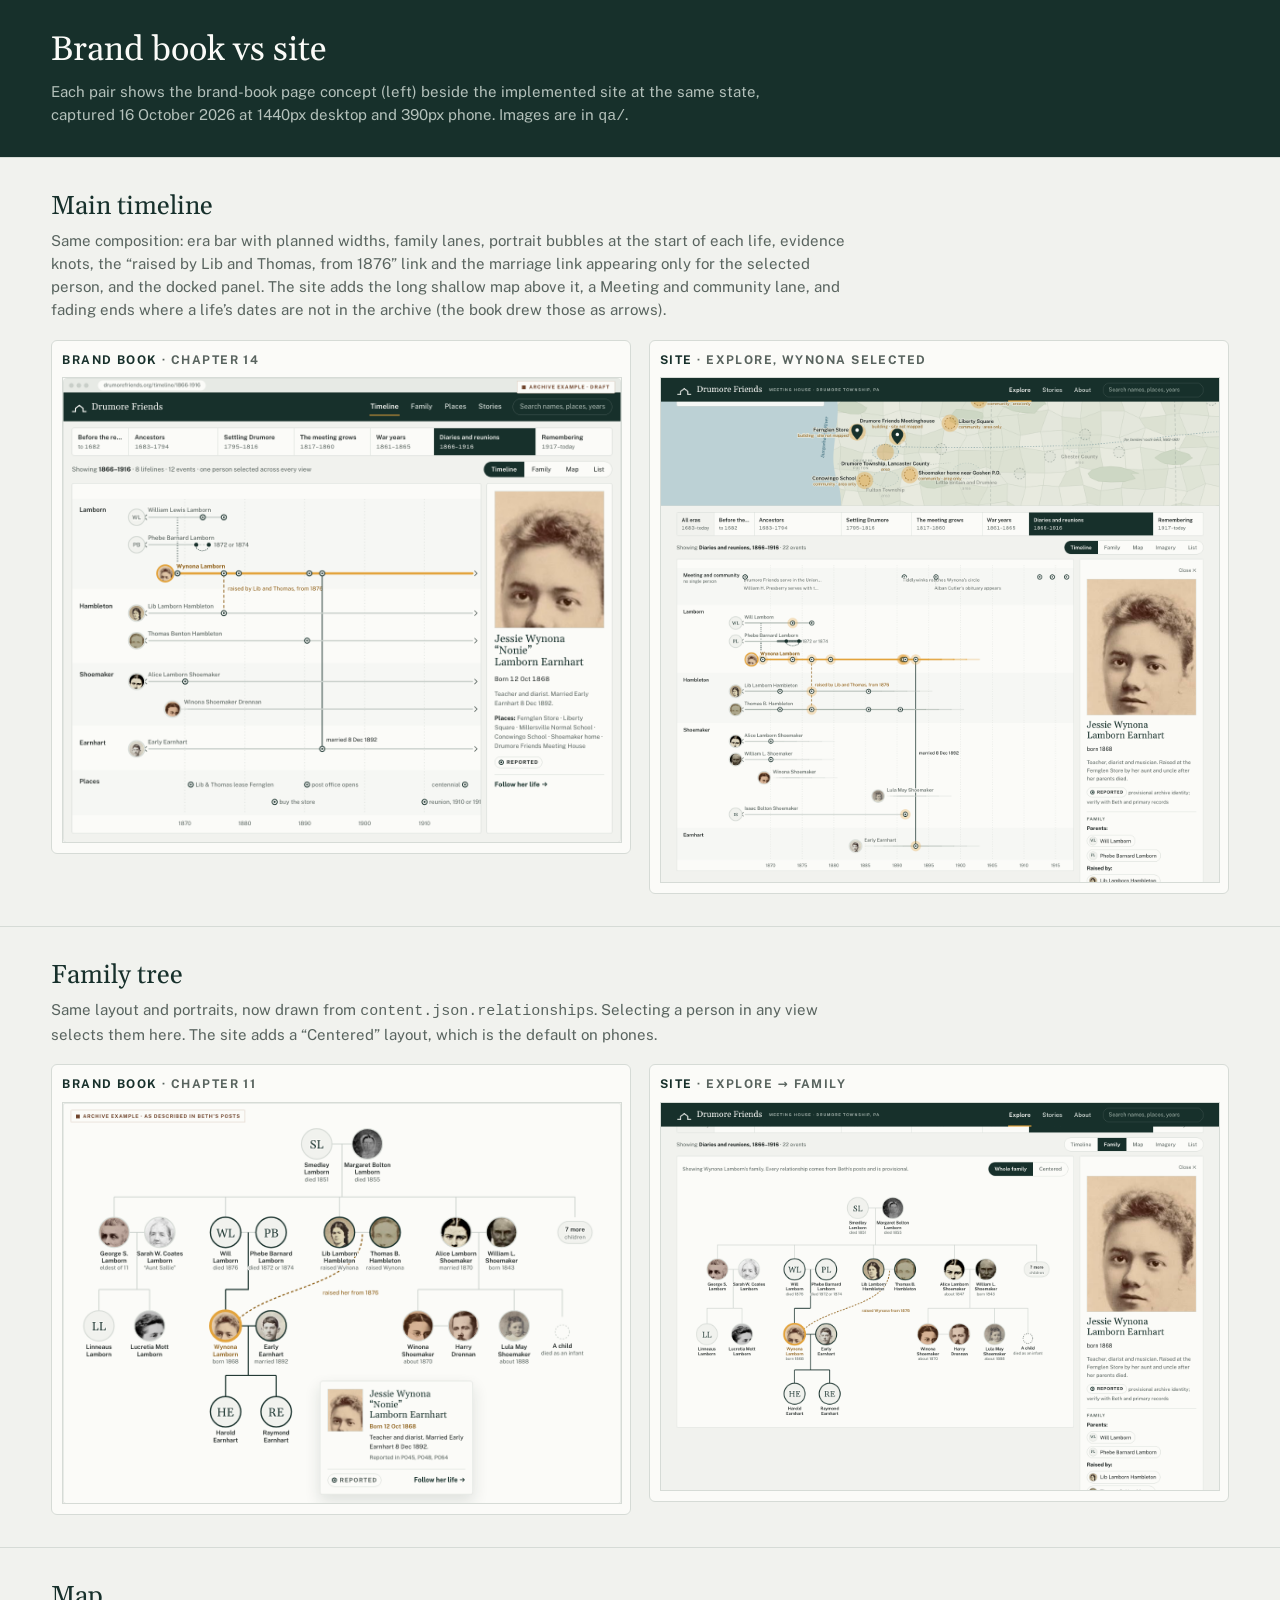
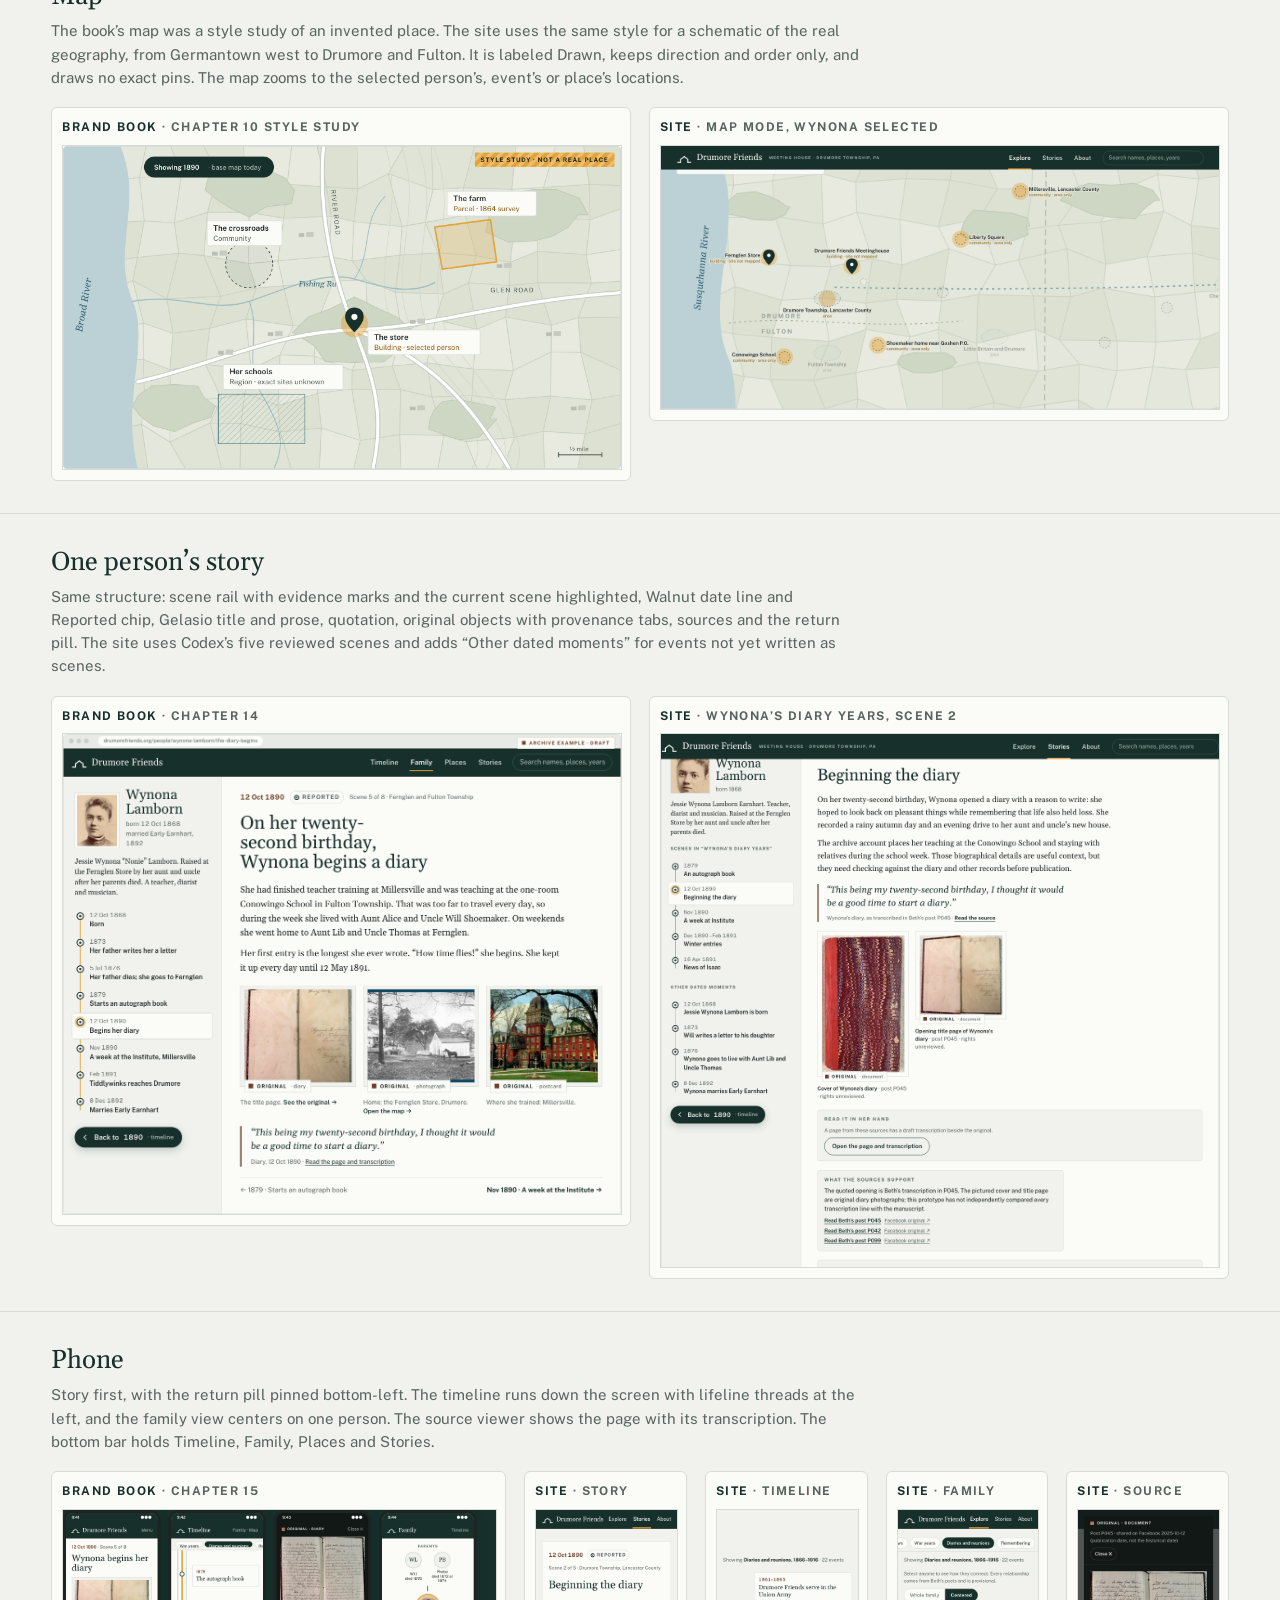
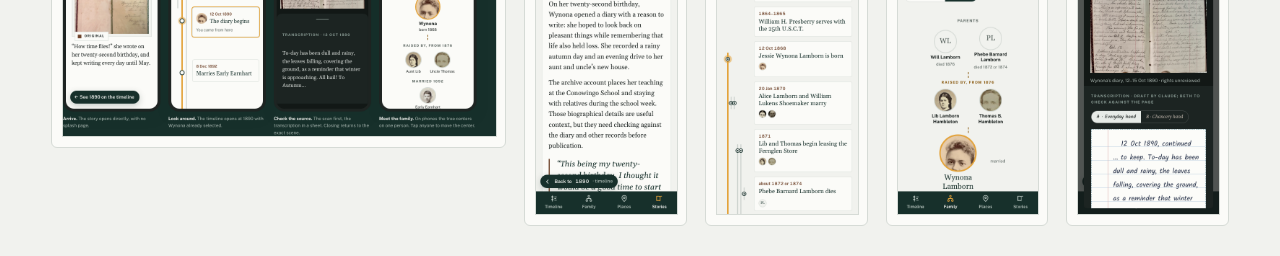
==== docs/QA_COMPARISON.html @ 432c3792 "Drumore Friends website, brand book and docs - site/: the brand-book rebuild of the prototype (Explo" ====
<!doctype html>
<html lang="en"><head><meta charset="utf-8"><meta name="viewport" content="width=device-width, initial-scale=1">
<title>Drumore Friends · brand book vs site</title>
<link rel="stylesheet" href="https://fonts.googleapis.com/css2?family=Gelasio:wght@400&family=Public+Sans:wght@400;600;700&display=swap">
<style>
:root { --limewash:#F1F2EE; --plaster:#FBFBF8; --ink:#1C2321; --shutter:#17302B; --pewter:#59645F; --hair:#D6DBD6; --lamp:#E3A33B; }
body { margin:0; background:var(--limewash); color:var(--ink); font:15px/1.55 "Public Sans", system-ui, sans-serif; }
header { background:var(--shutter); color:var(--plaster); padding:28px max(16px, 4vw); }
header h1 { margin:0; font:400 34px "Gelasio", Georgia, serif; }
header p { margin:8px 0 0; color:#B4C1BB; max-width:80ch; }
section { padding:32px max(16px, 4vw); border-top:1px solid var(--hair); }
section h2 { font:400 26px "Gelasio", Georgia, serif; color:var(--shutter); margin:0 0 6px; }
.notes { max-width:90ch; color:var(--pewter); margin:0 0 18px; }
.pair { display:grid; grid-template-columns:repeat(2, minmax(0, 1fr)); gap:18px; align-items:start; }
.pair.phones { grid-template-columns: minmax(0, 1.4fr) repeat(4, minmax(0, .5fr)); }
figure { margin:0; background:var(--plaster); border:1px solid var(--hair); border-radius:6px; padding:10px; }
figure img { width:100%; height:auto; display:block; border:1px solid var(--hair); }
figcaption { font-size:12px; font-weight:700; letter-spacing:.12em; text-transform:uppercase; color:var(--pewter); margin-bottom:8px; }
figcaption b { color:var(--shutter); }
@media (max-width: 900px) { .pair, .pair.phones { grid-template-columns: minmax(0, 1fr); } }
</style></head>
<body>
<header><h1>Brand book vs site</h1><p>Each pair shows the brand-book page concept (left) beside the implemented site at the same state, captured 16 October 2026 at 1440px desktop and 390px phone. Images are in <code>qa/</code>.</p></header>

<section><h2>Main timeline</h2><p class="notes">Same composition: era bar with planned widths, family lanes, portrait bubbles at the start of each life, evidence knots, the “raised by Lib and Thomas, from 1876” link and the marriage link appearing only for the selected person, and the docked panel. The site adds the long shallow map above it, a Meeting and community lane, and fading ends where a life’s dates are not in the archive (the book drew those as arrows).</p>
<div class="pair"><figure><figcaption><b>Brand book</b> · chapter 14</figcaption><img src="qa/book-timeline.png" alt="Brand book timeline mockup"></figure><figure><figcaption><b>Site</b> · Explore, Wynona selected</figcaption><img src="qa/site-timeline.png" alt="Site Explore page with map and timeline"></figure></div></section>

<section><h2>Family tree</h2><p class="notes">Same layout and portraits, now drawn from <code>content.json.relationships</code>. Selecting a person in any view selects them here. The site adds a “Centered” layout, which is the default on phones.</p>
<div class="pair"><figure><figcaption><b>Brand book</b> · chapter 11</figcaption><img src="qa/book-family.png" alt="Brand book family tree"></figure><figure><figcaption><b>Site</b> · Explore → Family</figcaption><img src="qa/site-family.png" alt="Site family tree"></figure></div></section>

<section><h2>Map</h2><p class="notes">The book’s map was a style study of an invented place. The site uses the same style for a schematic of the real geography, from Germantown west to Drumore and Fulton. It is labeled Drawn, keeps direction and order only, and draws no exact pins. The map zooms to the selected person’s, event’s or place’s locations.</p>
<div class="pair"><figure><figcaption><b>Brand book</b> · chapter 10 style study</figcaption><img src="qa/book-map.png" alt="Brand book map style study"></figure><figure><figcaption><b>Site</b> · Map mode, Wynona selected</figcaption><img src="qa/site-map.png" alt="Site schematic map"></figure></div></section>

<section><h2>One person’s story</h2><p class="notes">Same structure: scene rail with evidence marks and the current scene highlighted, Walnut date line and Reported chip, Gelasio title and prose, quotation, original objects with provenance tabs, sources and the return pill. The site uses Codex’s five reviewed scenes and adds “Other dated moments” for events not yet written as scenes.</p>
<div class="pair"><figure><figcaption><b>Brand book</b> · chapter 14</figcaption><img src="qa/book-person.png" alt="Brand book person page"></figure><figure><figcaption><b>Site</b> · Wynona’s diary years, scene 2</figcaption><img src="qa/site-person.png" alt="Site story page"></figure></div></section>

<section><h2>Phone</h2><p class="notes">Story first, with the return pill pinned bottom-left. The timeline runs down the screen with lifeline threads at the left, and the family view centers on one person. The source viewer shows the page with its transcription. The bottom bar holds Timeline, Family, Places and Stories.</p>
<div class="pair phones"><figure><figcaption><b>Brand book</b> · chapter 15</figcaption><img src="qa/book-phones.png" alt="Brand book phone flow"></figure><figure><figcaption><b>Site</b> · story</figcaption><img src="qa/site-phone-story.png" alt="Site phone story"></figure><figure><figcaption><b>Site</b> · timeline</figcaption><img src="qa/site-phone-timeline.png" alt="Site phone timeline"></figure><figure><figcaption><b>Site</b> · family</figcaption><img src="qa/site-phone-family.png" alt="Site phone family"></figure><figure><figcaption><b>Site</b> · source</figcaption><img src="qa/site-phone-source.png" alt="Site phone source viewer"></figure></div></section>
</body></html>
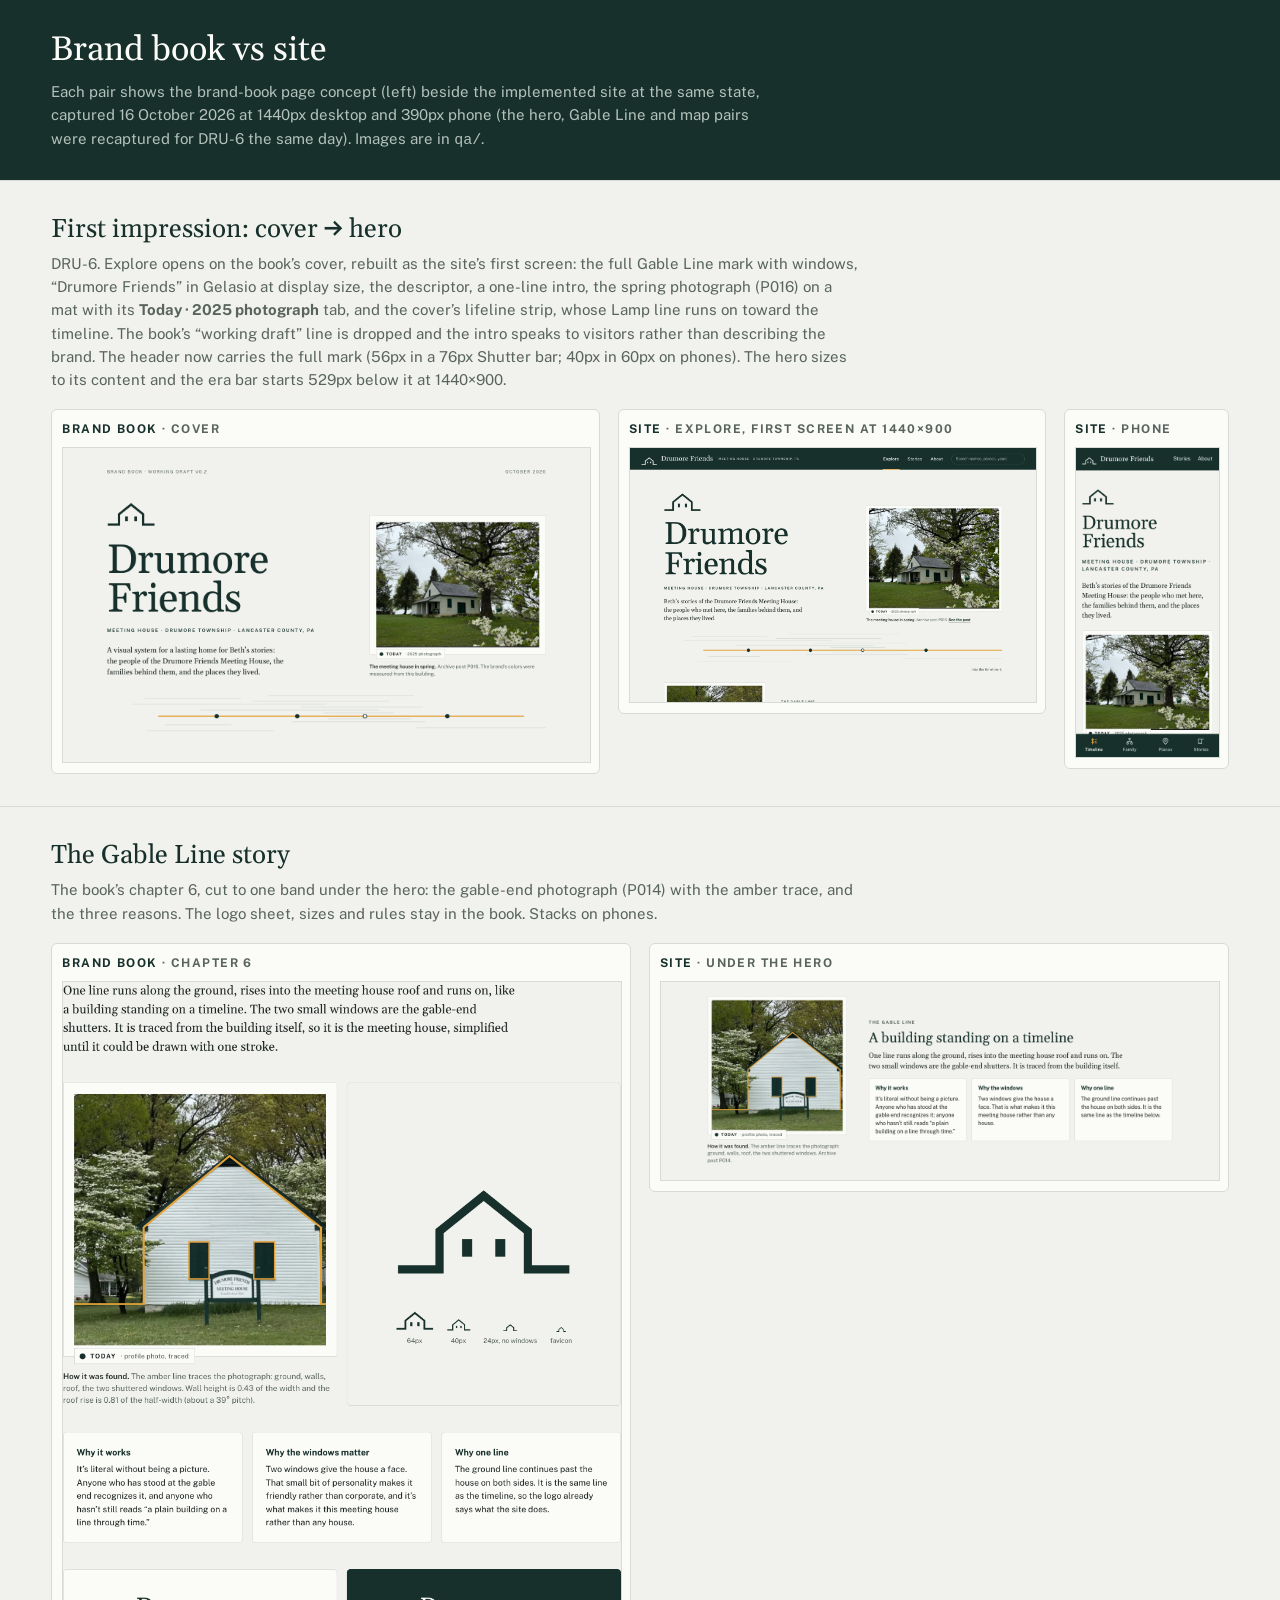
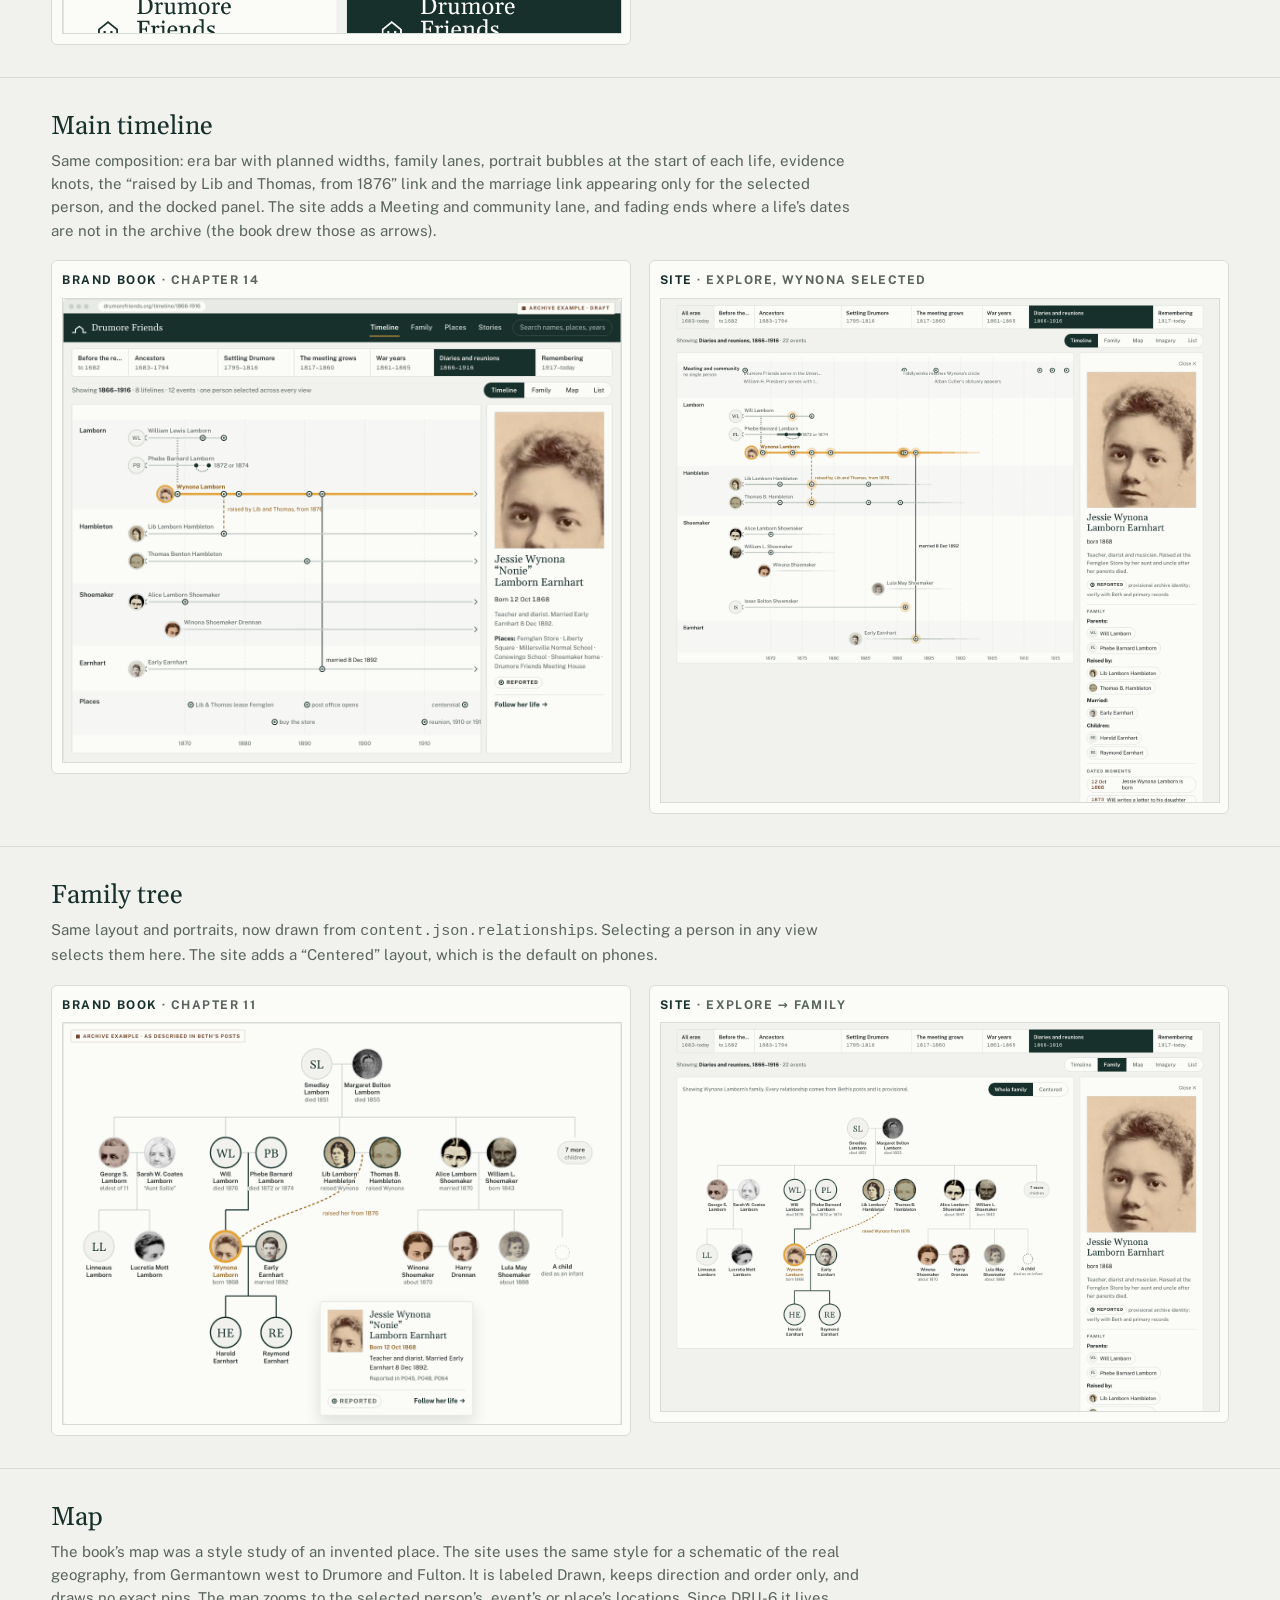
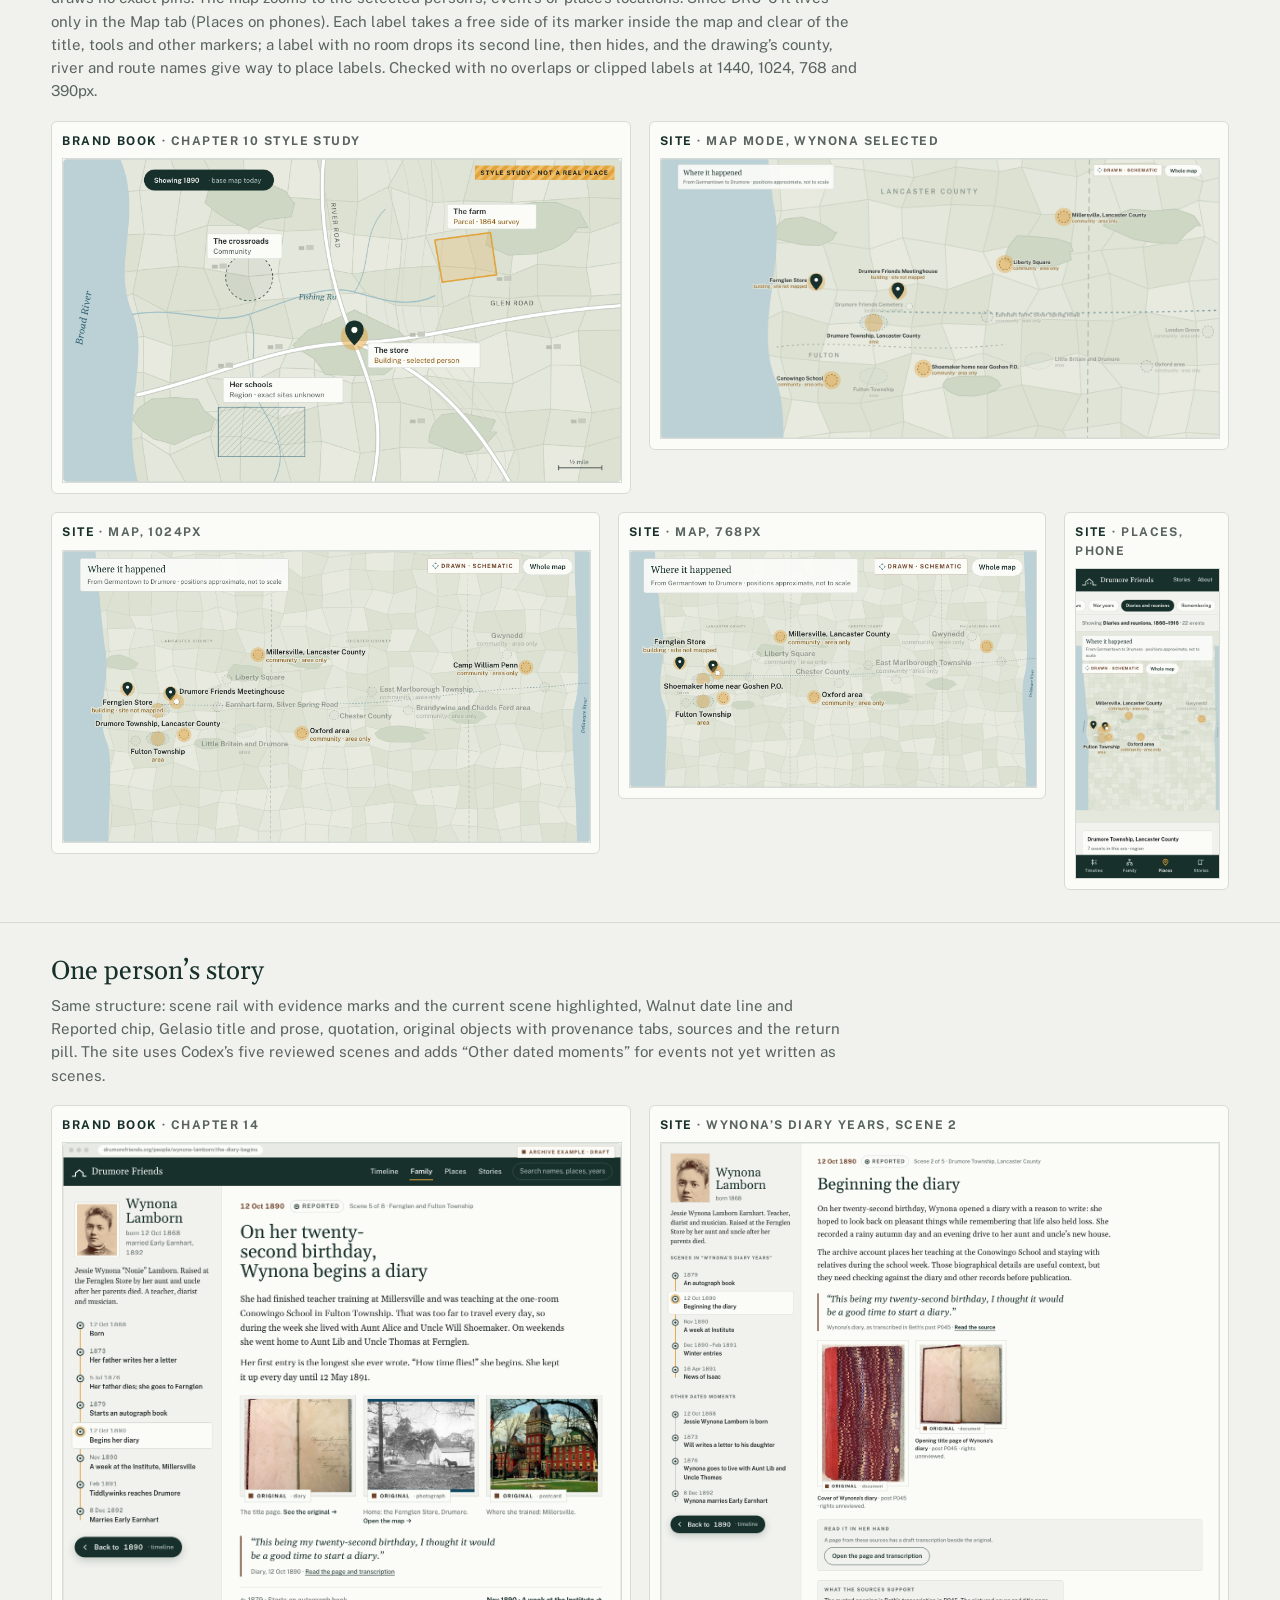
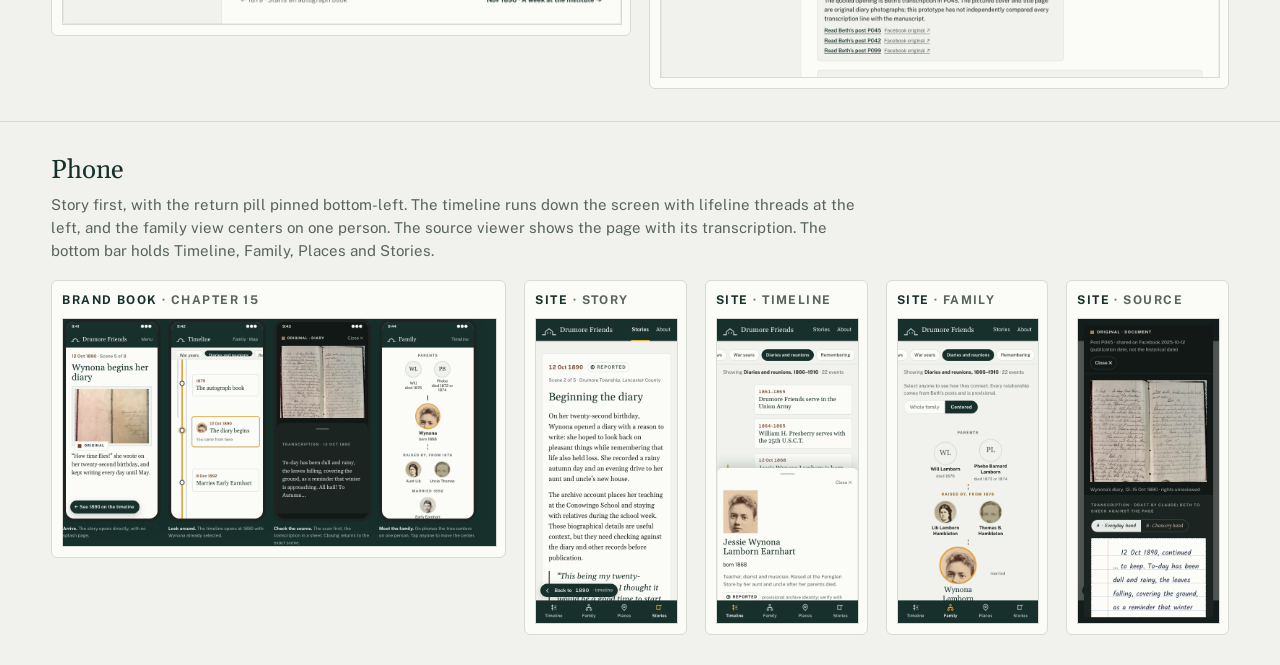
==== commit b1374233: "DRU-6: brand-book cover hero, full Gable Line logo, map moved to the Map tab - Explore opens on the " ====
--- a/docs/QA_COMPARISON.html
+++ b/docs/QA_COMPARISON.html
@@ -13,23 +13,30 @@
 .notes { max-width:90ch; color:var(--pewter); margin:0 0 18px; }
 .pair { display:grid; grid-template-columns:repeat(2, minmax(0, 1fr)); gap:18px; align-items:start; }
 .pair.phones { grid-template-columns: minmax(0, 1.4fr) repeat(4, minmax(0, .5fr)); }
+.pair.three { grid-template-columns: minmax(0, 1fr) minmax(0, .78fr) minmax(0, .3fr); }
 figure { margin:0; background:var(--plaster); border:1px solid var(--hair); border-radius:6px; padding:10px; }
 figure img { width:100%; height:auto; display:block; border:1px solid var(--hair); }
 figcaption { font-size:12px; font-weight:700; letter-spacing:.12em; text-transform:uppercase; color:var(--pewter); margin-bottom:8px; }
 figcaption b { color:var(--shutter); }
-@media (max-width: 900px) { .pair, .pair.phones { grid-template-columns: minmax(0, 1fr); } }
+@media (max-width: 900px) { .pair, .pair.phones, .pair.three { grid-template-columns: minmax(0, 1fr); } }
 </style></head>
 <body>
-<header><h1>Brand book vs site</h1><p>Each pair shows the brand-book page concept (left) beside the implemented site at the same state, captured 16 October 2026 at 1440px desktop and 390px phone. Images are in <code>qa/</code>.</p></header>
+<header><h1>Brand book vs site</h1><p>Each pair shows the brand-book page concept (left) beside the implemented site at the same state, captured 16 October 2026 at 1440px desktop and 390px phone (the hero, Gable Line and map pairs were recaptured for DRU-6 the same day). Images are in <code>qa/</code>.</p></header>
 
-<section><h2>Main timeline</h2><p class="notes">Same composition: era bar with planned widths, family lanes, portrait bubbles at the start of each life, evidence knots, the “raised by Lib and Thomas, from 1876” link and the marriage link appearing only for the selected person, and the docked panel. The site adds the long shallow map above it, a Meeting and community lane, and fading ends where a life’s dates are not in the archive (the book drew those as arrows).</p>
+<section><h2>First impression: cover → hero</h2><p class="notes">DRU-6. Explore opens on the book’s cover, rebuilt as the site’s first screen: the full Gable Line mark with windows, “Drumore Friends” in Gelasio at display size, the descriptor, a one-line intro, the spring photograph (P016) on a mat with its <b>Today · 2025 photograph</b> tab, and the cover’s lifeline strip, whose Lamp line runs on toward the timeline. The book’s “working draft” line is dropped and the intro speaks to visitors rather than describing the brand. The header now carries the full mark (56px in a 76px Shutter bar; 40px in 60px on phones). The hero sizes to its content and the era bar starts 529px below it at 1440×900.</p>
+<div class="pair three"><figure><figcaption><b>Brand book</b> · cover</figcaption><img src="qa/book-cover.png" alt="Brand book cover"></figure><figure><figcaption><b>Site</b> · Explore, first screen at 1440×900</figcaption><img src="qa/site-hero.png" alt="Site hero at desktop width"></figure><figure><figcaption><b>Site</b> · phone</figcaption><img src="qa/site-phone-hero.png" alt="Site hero on a phone"></figure></div></section>
+
+<section><h2>The Gable Line story</h2><p class="notes">The book’s chapter 6, cut to one band under the hero: the gable-end photograph (P014) with the amber trace, and the three reasons. The logo sheet, sizes and rules stay in the book. Stacks on phones.</p>
+<div class="pair"><figure><figcaption><b>Brand book</b> · chapter 6</figcaption><img src="qa/book-gable.png" alt="Brand book chapter 6, the mark"></figure><figure><figcaption><b>Site</b> · under the hero</figcaption><img src="qa/site-gable.png" alt="Site Gable Line story band"></figure></div></section>
+
+<section><h2>Main timeline</h2><p class="notes">Same composition: era bar with planned widths, family lanes, portrait bubbles at the start of each life, evidence knots, the “raised by Lib and Thomas, from 1876” link and the marriage link appearing only for the selected person, and the docked panel. The site adds a Meeting and community lane, and fading ends where a life’s dates are not in the archive (the book drew those as arrows).</p>
 <div class="pair"><figure><figcaption><b>Brand book</b> · chapter 14</figcaption><img src="qa/book-timeline.png" alt="Brand book timeline mockup"></figure><figure><figcaption><b>Site</b> · Explore, Wynona selected</figcaption><img src="qa/site-timeline.png" alt="Site Explore page with map and timeline"></figure></div></section>
 
 <section><h2>Family tree</h2><p class="notes">Same layout and portraits, now drawn from <code>content.json.relationships</code>. Selecting a person in any view selects them here. The site adds a “Centered” layout, which is the default on phones.</p>
 <div class="pair"><figure><figcaption><b>Brand book</b> · chapter 11</figcaption><img src="qa/book-family.png" alt="Brand book family tree"></figure><figure><figcaption><b>Site</b> · Explore → Family</figcaption><img src="qa/site-family.png" alt="Site family tree"></figure></div></section>
 
-<section><h2>Map</h2><p class="notes">The book’s map was a style study of an invented place. The site uses the same style for a schematic of the real geography, from Germantown west to Drumore and Fulton. It is labeled Drawn, keeps direction and order only, and draws no exact pins. The map zooms to the selected person’s, event’s or place’s locations.</p>
-<div class="pair"><figure><figcaption><b>Brand book</b> · chapter 10 style study</figcaption><img src="qa/book-map.png" alt="Brand book map style study"></figure><figure><figcaption><b>Site</b> · Map mode, Wynona selected</figcaption><img src="qa/site-map.png" alt="Site schematic map"></figure></div></section>
+<section><h2>Map</h2><p class="notes">The book’s map was a style study of an invented place. The site uses the same style for a schematic of the real geography, from Germantown west to Drumore and Fulton. It is labeled Drawn, keeps direction and order only, and draws no exact pins. The map zooms to the selected person’s, event’s or place’s locations. Since DRU-6 it lives only in the Map tab (Places on phones). Each label takes a free side of its marker inside the map and clear of the title, tools and other markers; a label with no room drops its second line, then hides, and the drawing’s county, river and route names give way to place labels. Checked with no overlaps or clipped labels at 1440, 1024, 768 and 390px.</p>
+<div class="pair"><figure><figcaption><b>Brand book</b> · chapter 10 style study</figcaption><img src="qa/book-map.png" alt="Brand book map style study"></figure><figure><figcaption><b>Site</b> · Map mode, Wynona selected</figcaption><img src="qa/site-map.png" alt="Site schematic map"></figure></div><div class="pair three" style="margin-top:18px"><figure><figcaption><b>Site</b> · Map, 1024px</figcaption><img src="qa/site-map-1024.png" alt="Site map at 1024px"></figure><figure><figcaption><b>Site</b> · Map, 768px</figcaption><img src="qa/site-map-768.png" alt="Site map at 768px"></figure><figure><figcaption><b>Site</b> · Places, phone</figcaption><img src="qa/site-phone-map.png" alt="Site map on a phone"></figure></div></section>
 
 <section><h2>One person’s story</h2><p class="notes">Same structure: scene rail with evidence marks and the current scene highlighted, Walnut date line and Reported chip, Gelasio title and prose, quotation, original objects with provenance tabs, sources and the return pill. The site uses Codex’s five reviewed scenes and adds “Other dated moments” for events not yet written as scenes.</p>
 <div class="pair"><figure><figcaption><b>Brand book</b> · chapter 14</figcaption><img src="qa/book-person.png" alt="Brand book person page"></figure><figure><figcaption><b>Site</b> · Wynona’s diary years, scene 2</figcaption><img src="qa/site-person.png" alt="Site story page"></figure></div></section>
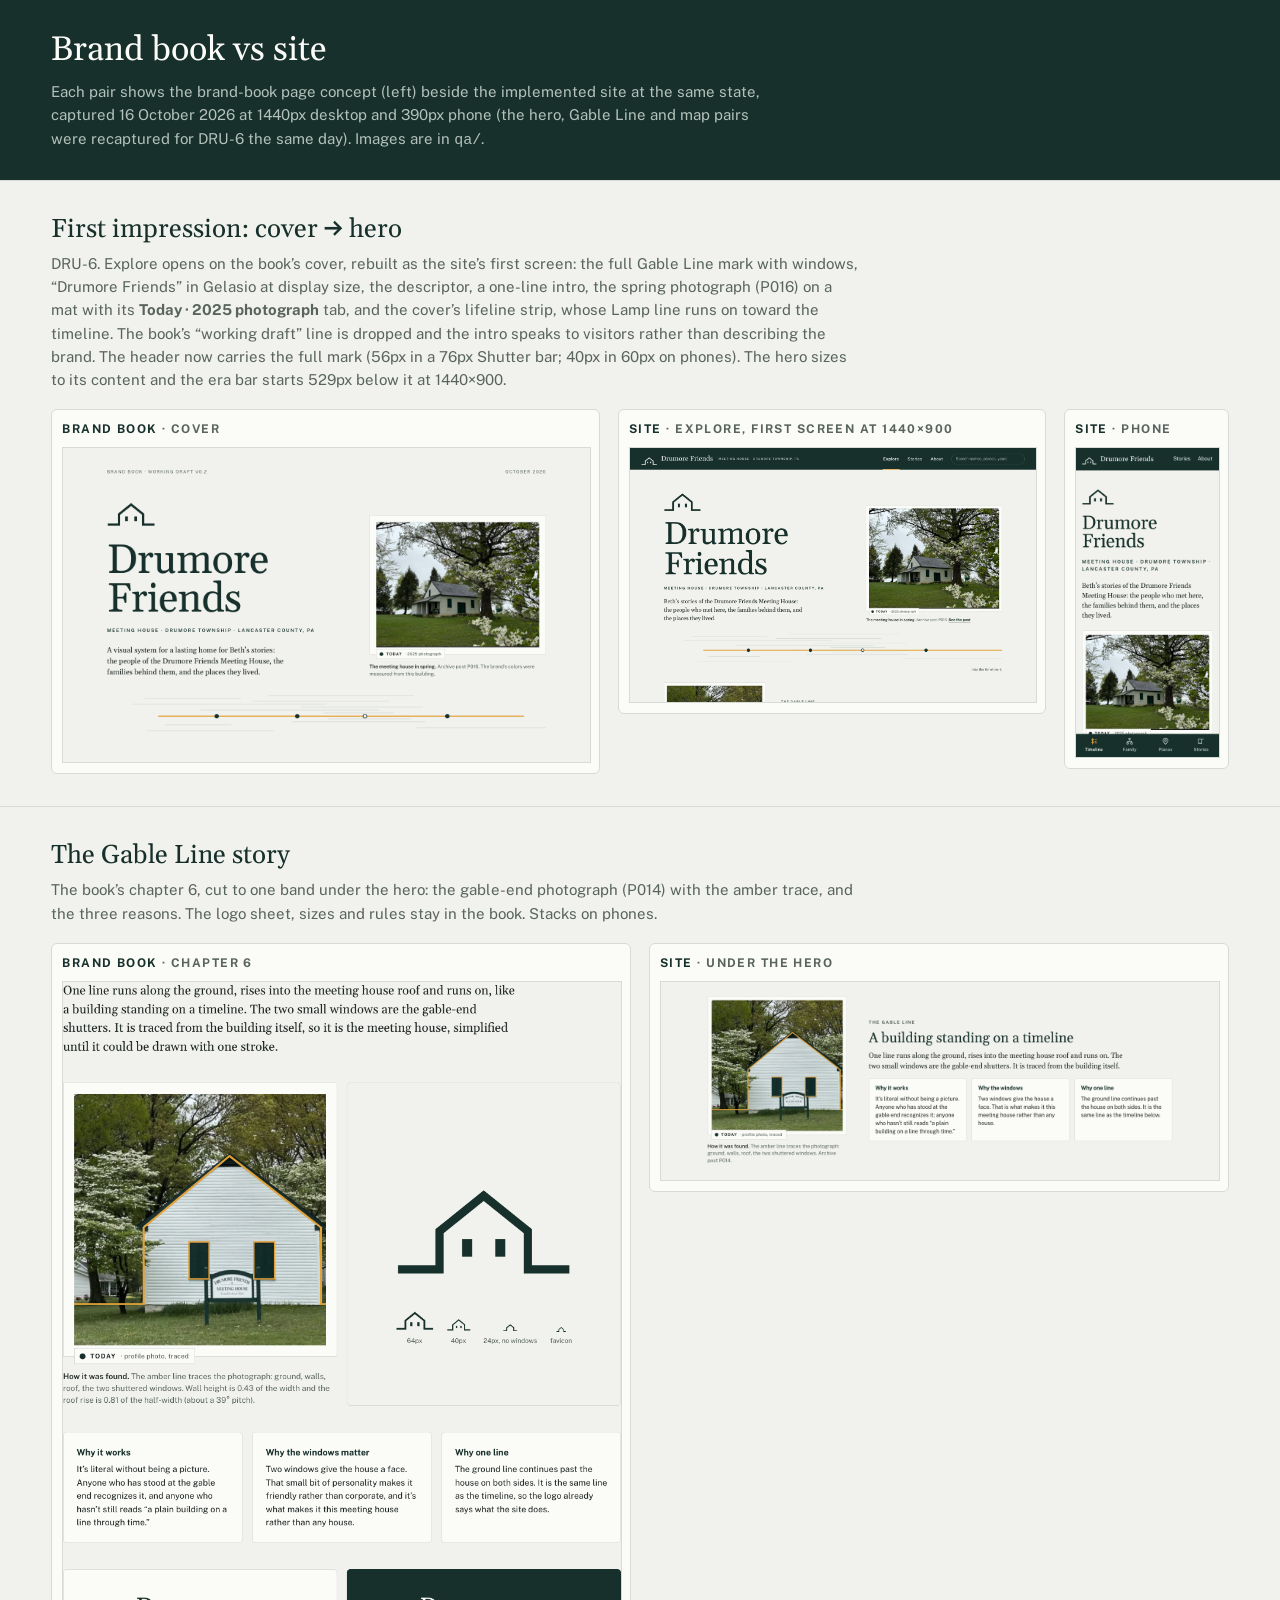
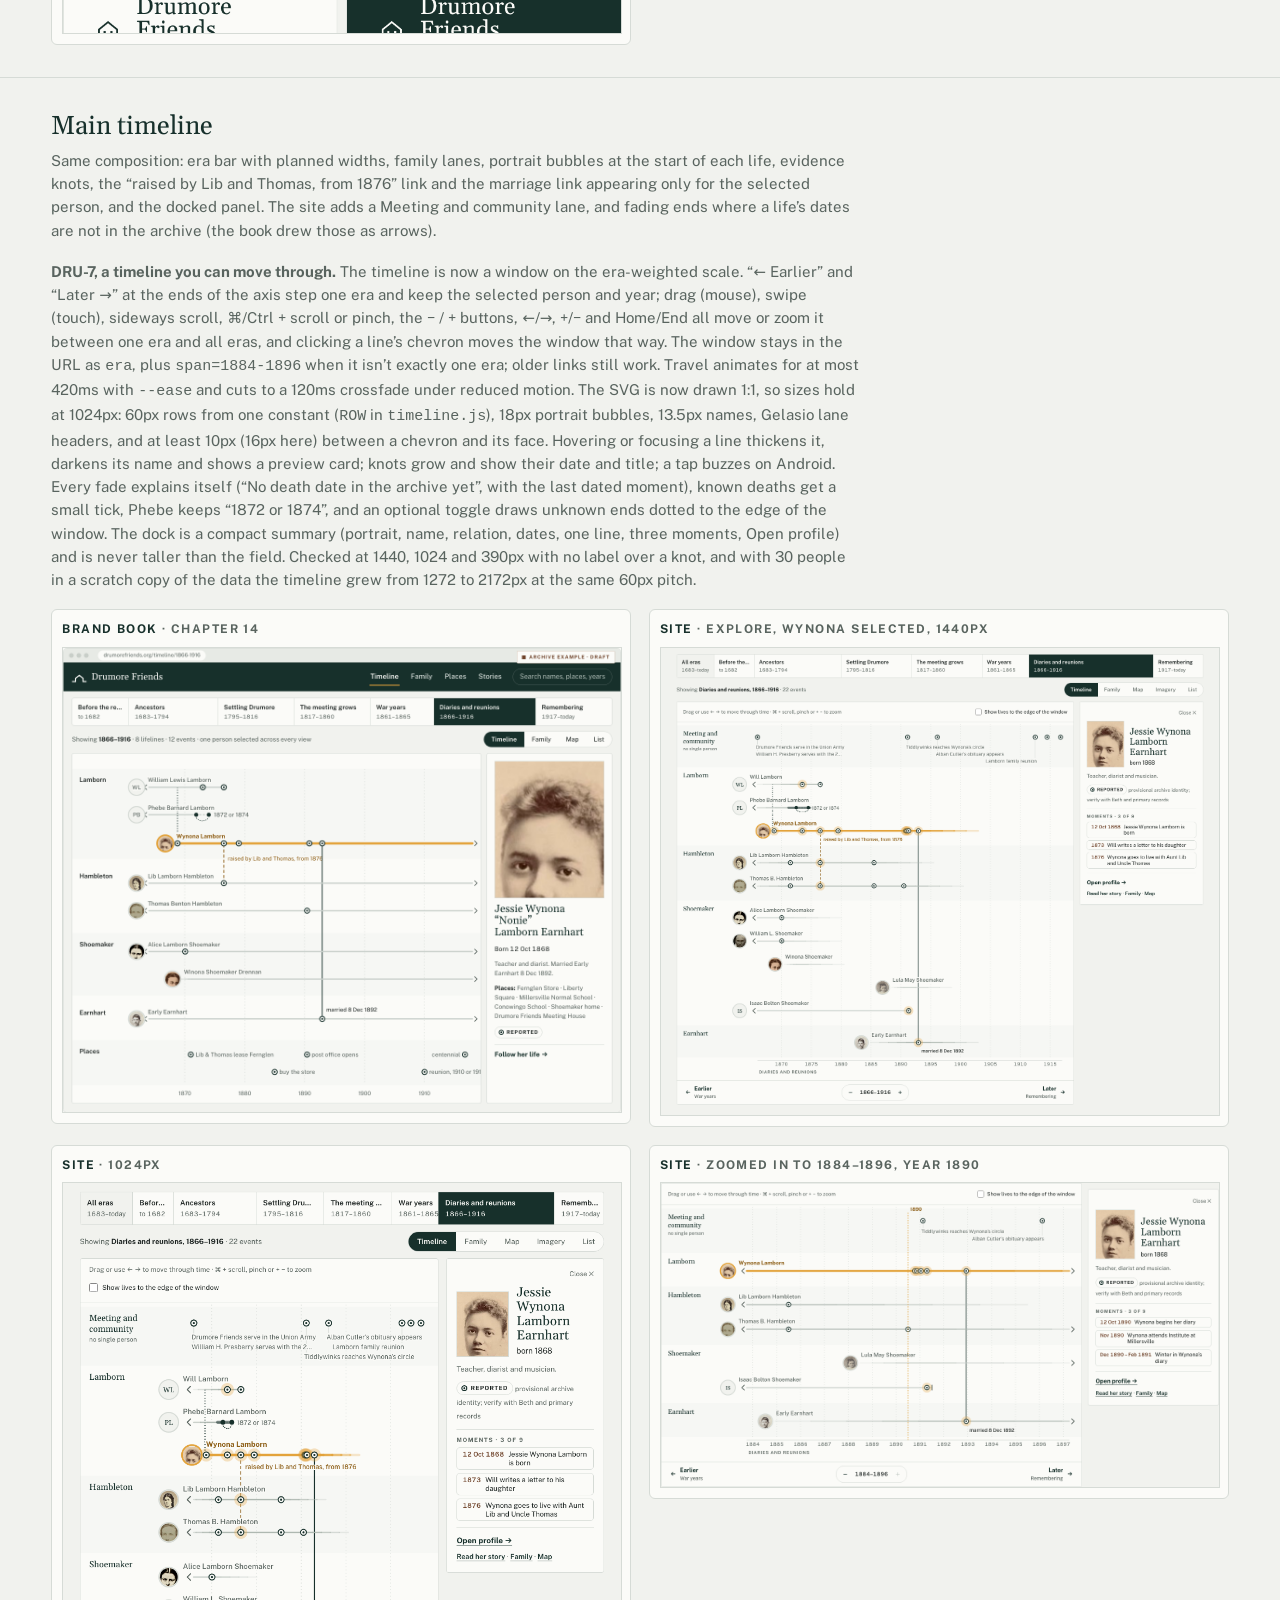
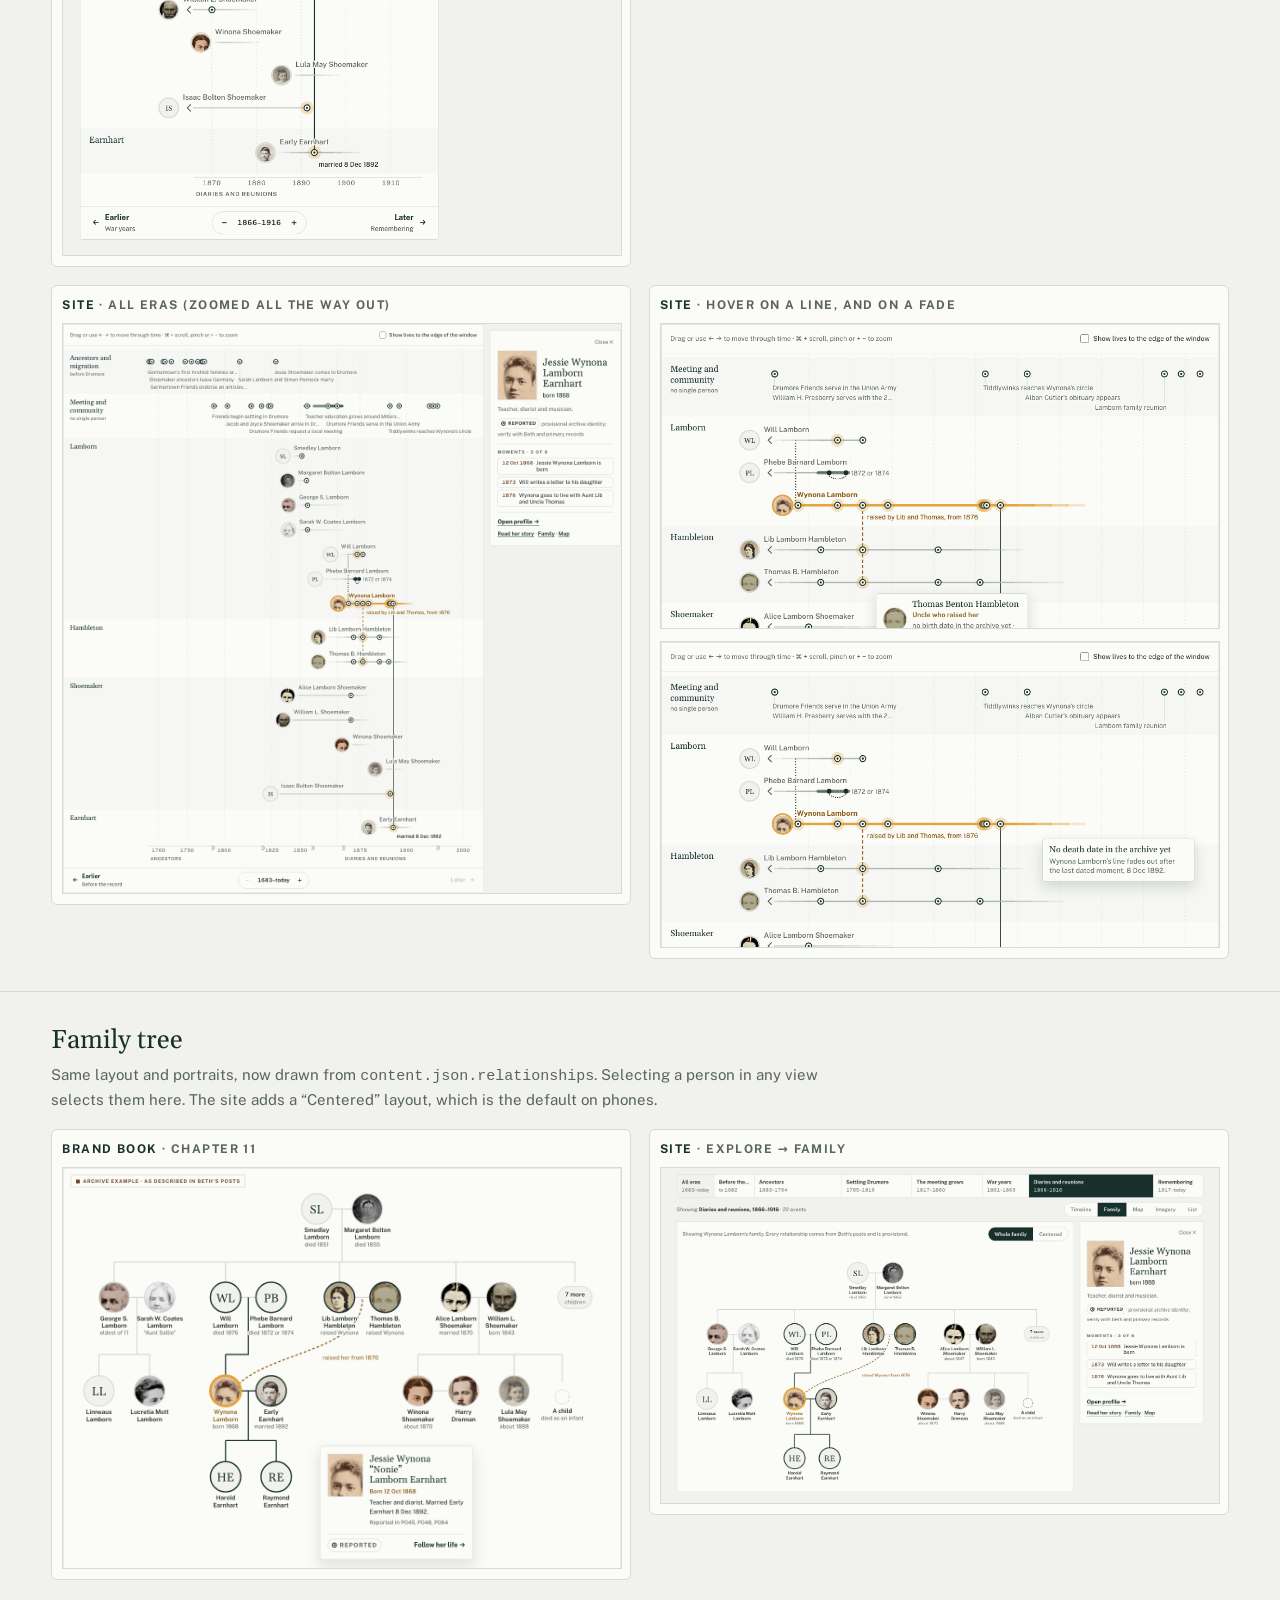
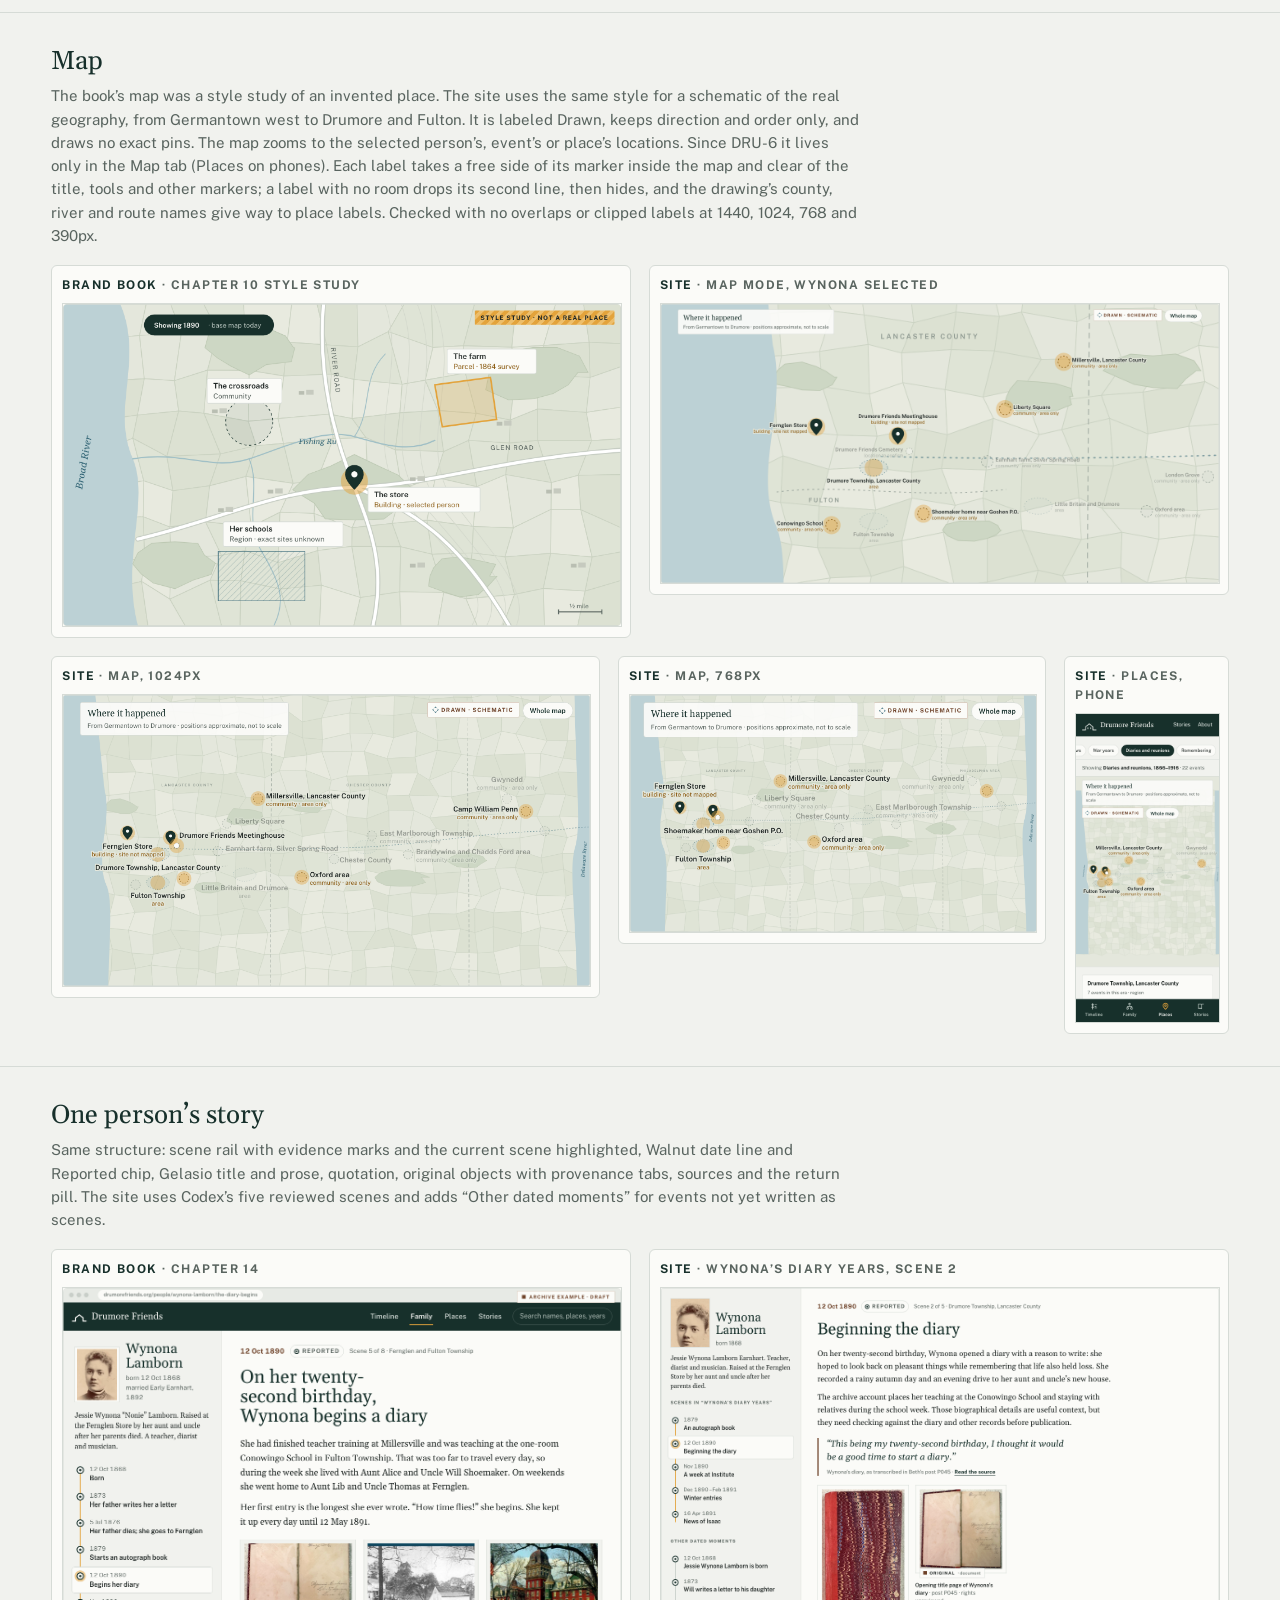
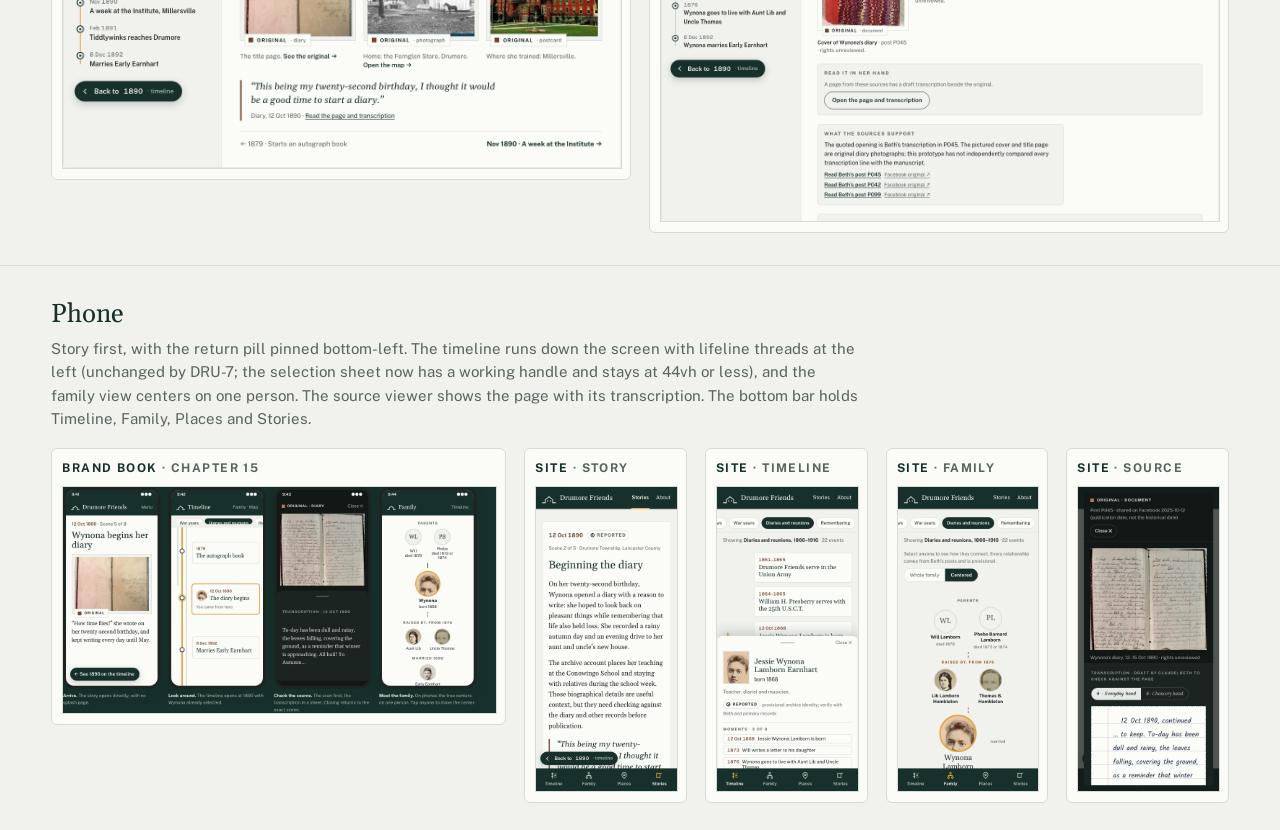
==== commit 735ad309: "DRU-7: a timeline you can move through - New site/timeline.js: the desktop timeline is a window on t" ====
--- a/docs/QA_COMPARISON.html
+++ b/docs/QA_COMPARISON.html
@@ -30,7 +30,10 @@
 <div class="pair"><figure><figcaption><b>Brand book</b> · chapter 6</figcaption><img src="qa/book-gable.png" alt="Brand book chapter 6, the mark"></figure><figure><figcaption><b>Site</b> · under the hero</figcaption><img src="qa/site-gable.png" alt="Site Gable Line story band"></figure></div></section>
 
 <section><h2>Main timeline</h2><p class="notes">Same composition: era bar with planned widths, family lanes, portrait bubbles at the start of each life, evidence knots, the “raised by Lib and Thomas, from 1876” link and the marriage link appearing only for the selected person, and the docked panel. The site adds a Meeting and community lane, and fading ends where a life’s dates are not in the archive (the book drew those as arrows).</p>
-<div class="pair"><figure><figcaption><b>Brand book</b> · chapter 14</figcaption><img src="qa/book-timeline.png" alt="Brand book timeline mockup"></figure><figure><figcaption><b>Site</b> · Explore, Wynona selected</figcaption><img src="qa/site-timeline.png" alt="Site Explore page with map and timeline"></figure></div></section>
+<p class="notes"><b>DRU-7, a timeline you can move through.</b> The timeline is now a window on the era-weighted scale. “← Earlier” and “Later →” at the ends of the axis step one era and keep the selected person and year; drag (mouse), swipe (touch), sideways scroll, ⌘/Ctrl + scroll or pinch, the − / + buttons, ←/→, +/− and Home/End all move or zoom it between one era and all eras, and clicking a line’s chevron moves the window that way. The window stays in the URL as <code>era</code>, plus <code>span=1884-1896</code> when it isn’t exactly one era; older links still work. Travel animates for at most 420ms with <code>--ease</code> and cuts to a 120ms crossfade under reduced motion. The SVG is now drawn 1:1, so sizes hold at 1024px: 60px rows from one constant (<code>ROW</code> in <code>timeline.js</code>), 18px portrait bubbles, 13.5px names, Gelasio lane headers, and at least 10px (16px here) between a chevron and its face. Hovering or focusing a line thickens it, darkens its name and shows a preview card; knots grow and show their date and title; a tap buzzes on Android. Every fade explains itself (“No death date in the archive yet”, with the last dated moment), known deaths get a small tick, Phebe keeps “1872 or 1874”, and an optional toggle draws unknown ends dotted to the edge of the window. The dock is a compact summary (portrait, name, relation, dates, one line, three moments, Open profile) and is never taller than the field. Checked at 1440, 1024 and 390px with no label over a knot, and with 30 people in a scratch copy of the data the timeline grew from 1272 to 2172px at the same 60px pitch.</p>
+<div class="pair"><figure><figcaption><b>Brand book</b> · chapter 14</figcaption><img src="qa/book-timeline.png" alt="Brand book timeline mockup"></figure><figure><figcaption><b>Site</b> · Explore, Wynona selected, 1440px</figcaption><img src="qa/site-timeline.png" alt="Site Explore timeline with Wynona selected"></figure></div>
+<div class="pair" style="margin-top:18px"><figure><figcaption><b>Site</b> · 1024px</figcaption><img src="qa/site-timeline-1024.png" alt="Site timeline at 1024px"></figure><figure><figcaption><b>Site</b> · zoomed in to 1884–1896, year 1890</figcaption><img src="qa/site-timeline-zoom.png" alt="Site timeline zoomed to 1884 to 1896"></figure></div>
+<div class="pair" style="margin-top:18px"><figure><figcaption><b>Site</b> · All eras (zoomed all the way out)</figcaption><img src="qa/site-timeline-all.png" alt="Site timeline showing all eras"></figure><figure><figcaption><b>Site</b> · hover on a line, and on a fade</figcaption><img src="qa/site-timeline-hover.png" alt="Preview card on hovering Thomas Hambleton's line"><img src="qa/site-timeline-fade.png" alt="Hover label on Wynona's faded end: No death date in the archive yet" style="margin-top:12px"></figure></div></section>
 
 <section><h2>Family tree</h2><p class="notes">Same layout and portraits, now drawn from <code>content.json.relationships</code>. Selecting a person in any view selects them here. The site adds a “Centered” layout, which is the default on phones.</p>
 <div class="pair"><figure><figcaption><b>Brand book</b> · chapter 11</figcaption><img src="qa/book-family.png" alt="Brand book family tree"></figure><figure><figcaption><b>Site</b> · Explore → Family</figcaption><img src="qa/site-family.png" alt="Site family tree"></figure></div></section>
@@ -41,6 +44,6 @@
 <section><h2>One person’s story</h2><p class="notes">Same structure: scene rail with evidence marks and the current scene highlighted, Walnut date line and Reported chip, Gelasio title and prose, quotation, original objects with provenance tabs, sources and the return pill. The site uses Codex’s five reviewed scenes and adds “Other dated moments” for events not yet written as scenes.</p>
 <div class="pair"><figure><figcaption><b>Brand book</b> · chapter 14</figcaption><img src="qa/book-person.png" alt="Brand book person page"></figure><figure><figcaption><b>Site</b> · Wynona’s diary years, scene 2</figcaption><img src="qa/site-person.png" alt="Site story page"></figure></div></section>
 
-<section><h2>Phone</h2><p class="notes">Story first, with the return pill pinned bottom-left. The timeline runs down the screen with lifeline threads at the left, and the family view centers on one person. The source viewer shows the page with its transcription. The bottom bar holds Timeline, Family, Places and Stories.</p>
+<section><h2>Phone</h2><p class="notes">Story first, with the return pill pinned bottom-left. The timeline runs down the screen with lifeline threads at the left (unchanged by DRU-7; the selection sheet now has a working handle and stays at 44vh or less), and the family view centers on one person. The source viewer shows the page with its transcription. The bottom bar holds Timeline, Family, Places and Stories.</p>
 <div class="pair phones"><figure><figcaption><b>Brand book</b> · chapter 15</figcaption><img src="qa/book-phones.png" alt="Brand book phone flow"></figure><figure><figcaption><b>Site</b> · story</figcaption><img src="qa/site-phone-story.png" alt="Site phone story"></figure><figure><figcaption><b>Site</b> · timeline</figcaption><img src="qa/site-phone-timeline.png" alt="Site phone timeline"></figure><figure><figcaption><b>Site</b> · family</figcaption><img src="qa/site-phone-family.png" alt="Site phone family"></figure><figure><figcaption><b>Site</b> · source</figcaption><img src="qa/site-phone-source.png" alt="Site phone source viewer"></figure></div></section>
 </body></html>
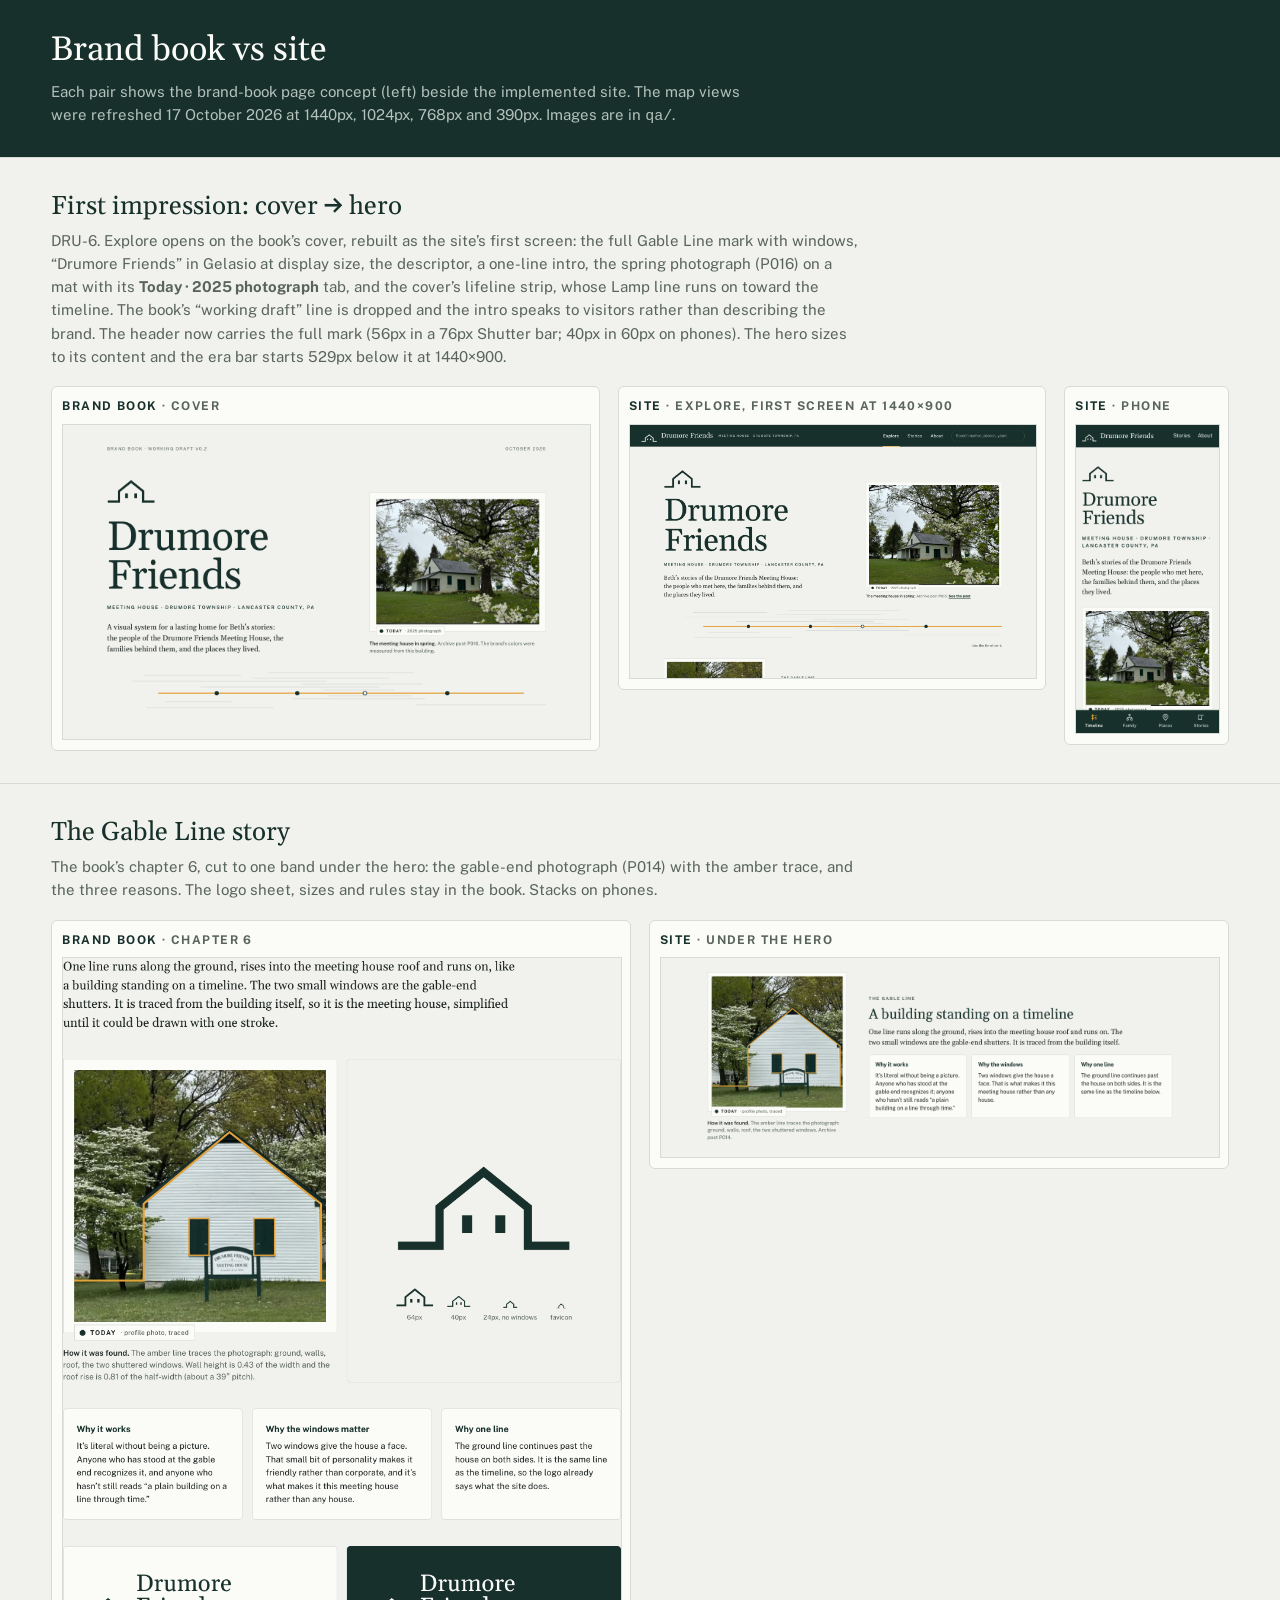
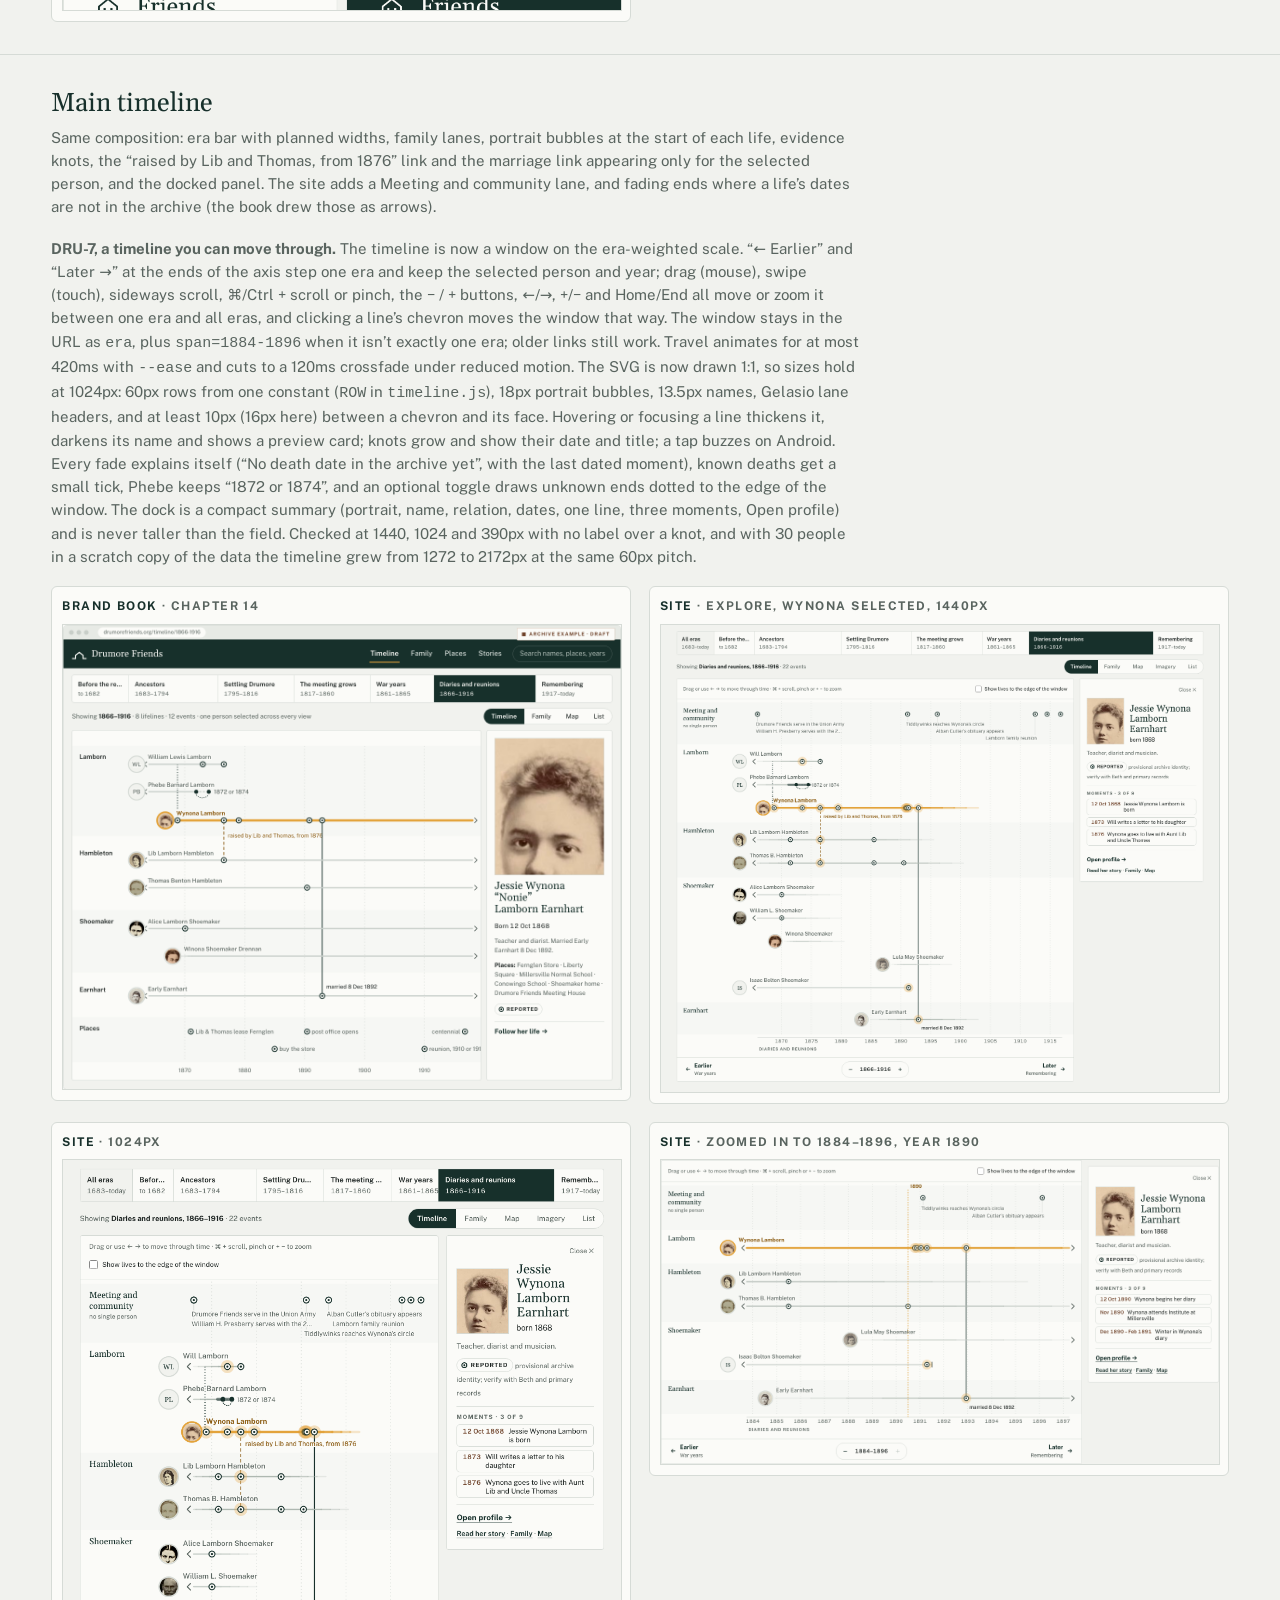
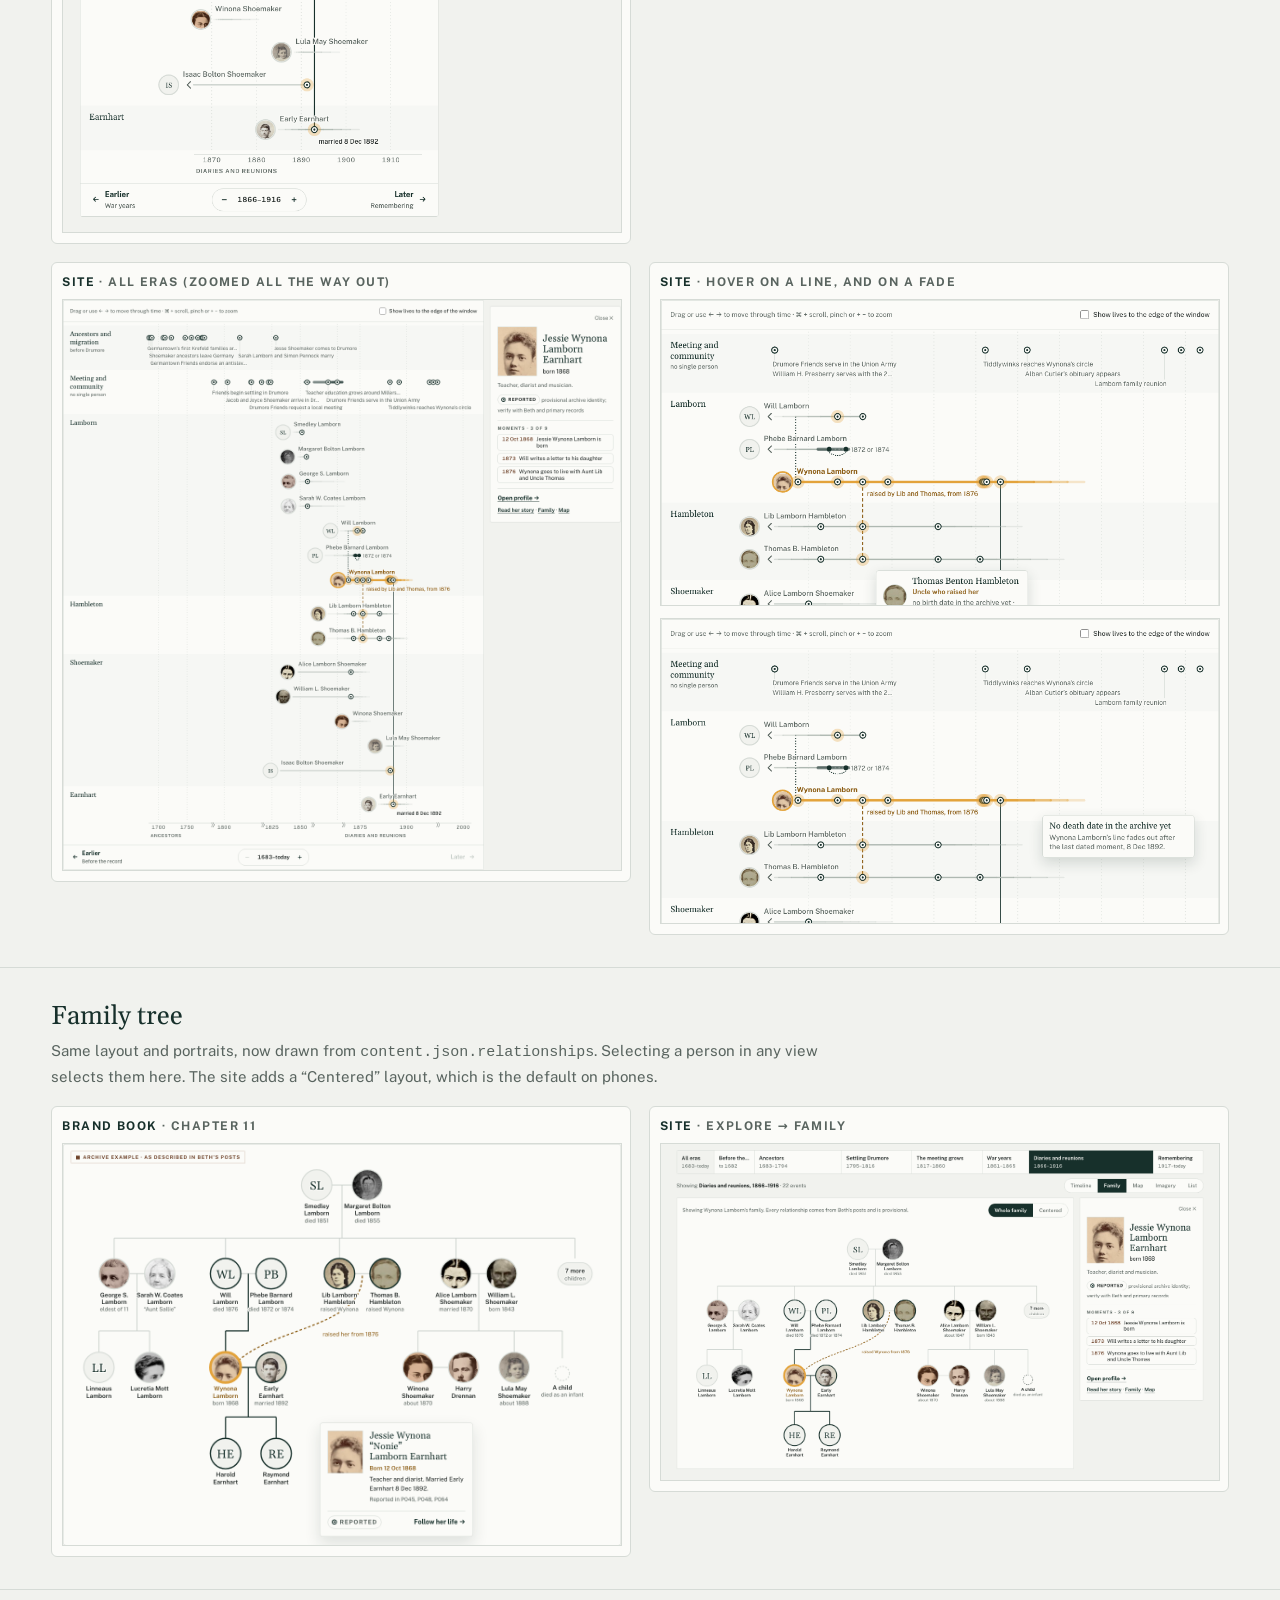
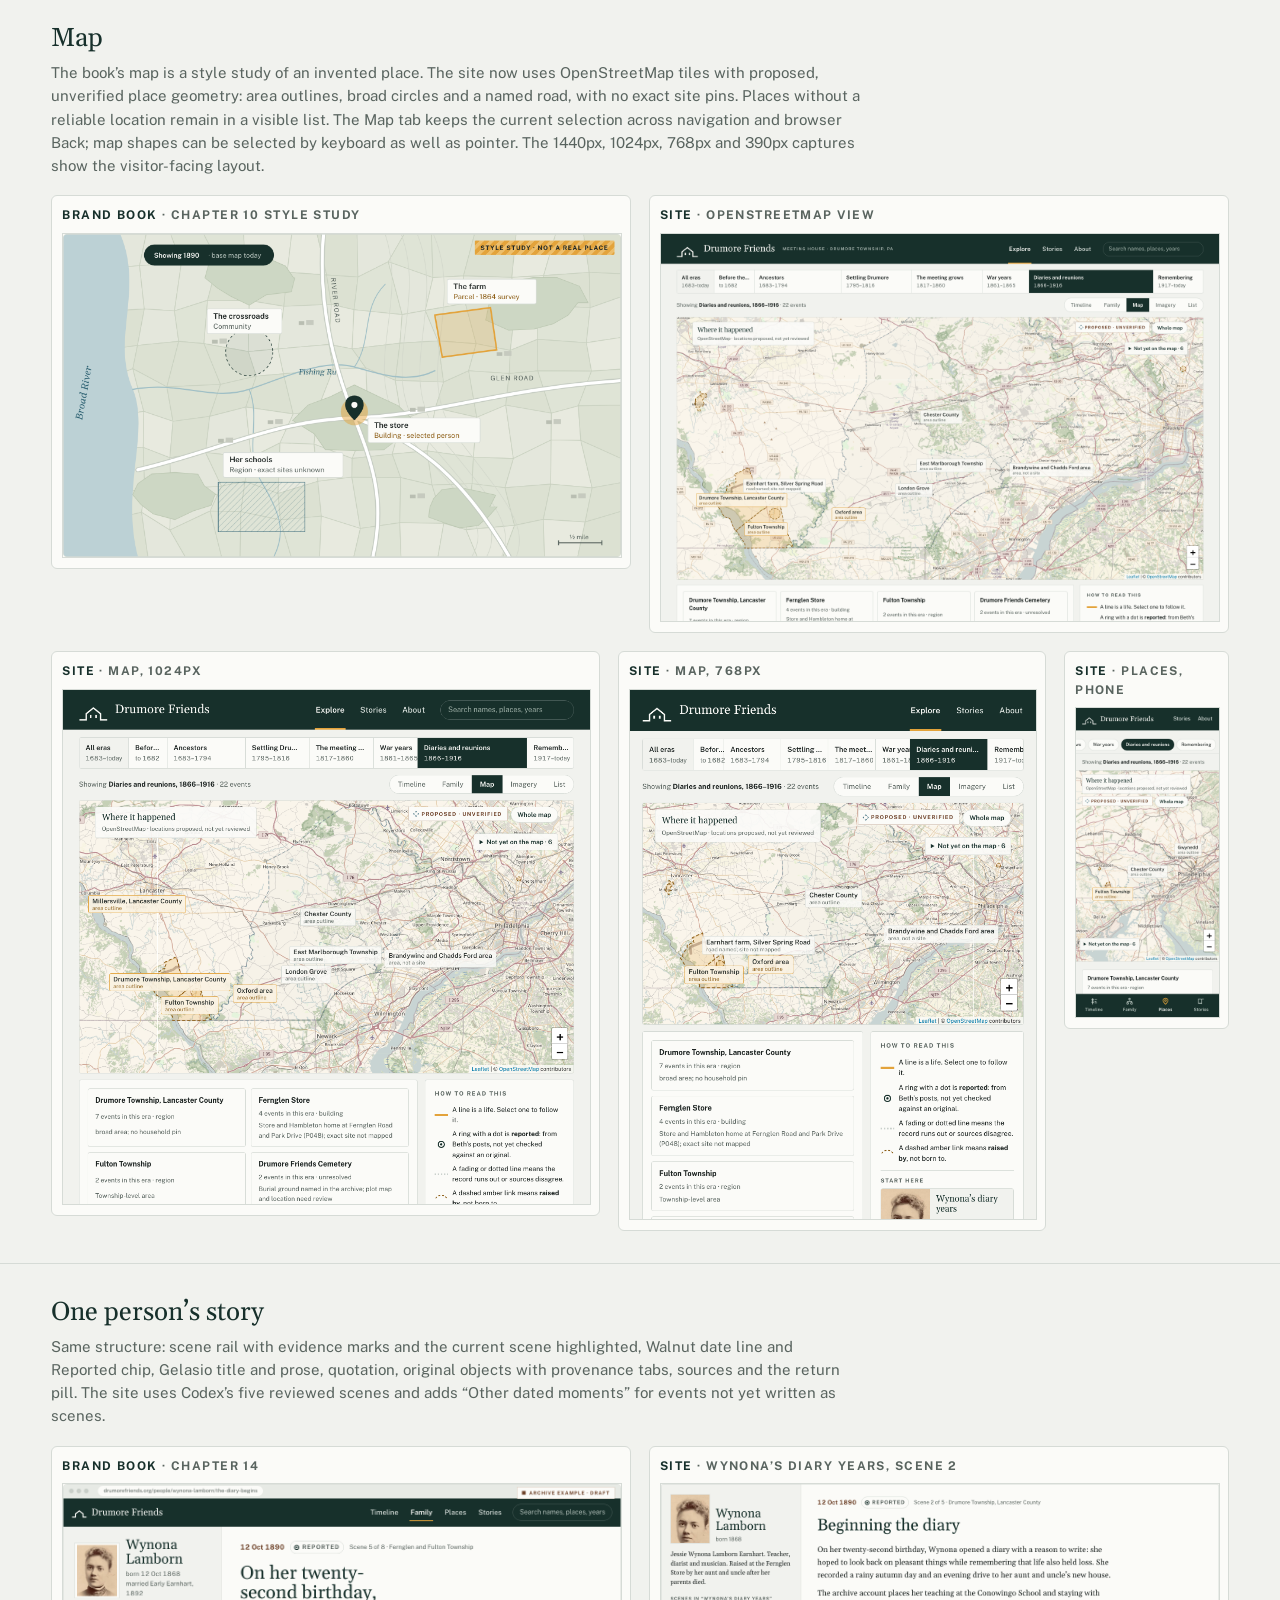
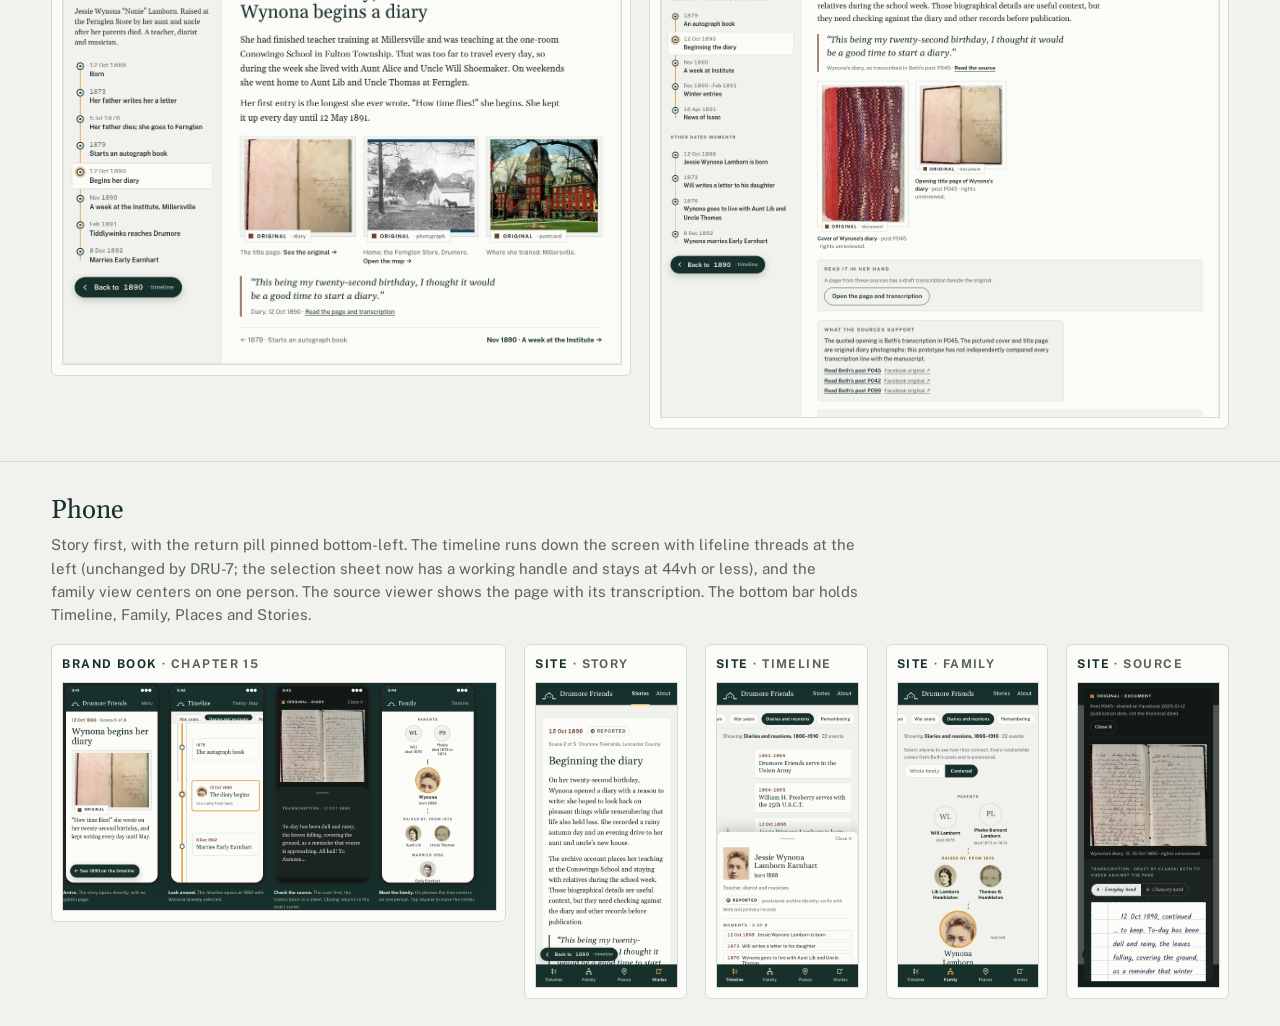
==== commit 18c40274: "Fix map remount, loading failure, and keyboard selection" ====
--- a/docs/QA_COMPARISON.html
+++ b/docs/QA_COMPARISON.html
@@ -21,7 +21,7 @@
 @media (max-width: 900px) { .pair, .pair.phones, .pair.three { grid-template-columns: minmax(0, 1fr); } }
 </style></head>
 <body>
-<header><h1>Brand book vs site</h1><p>Each pair shows the brand-book page concept (left) beside the implemented site at the same state, captured 16 October 2026 at 1440px desktop and 390px phone (the hero, Gable Line and map pairs were recaptured for DRU-6 the same day). Images are in <code>qa/</code>.</p></header>
+<header><h1>Brand book vs site</h1><p>Each pair shows the brand-book page concept (left) beside the implemented site. The map views were refreshed 17 October 2026 at 1440px, 1024px, 768px and 390px. Images are in <code>qa/</code>.</p></header>
 
 <section><h2>First impression: cover → hero</h2><p class="notes">DRU-6. Explore opens on the book’s cover, rebuilt as the site’s first screen: the full Gable Line mark with windows, “Drumore Friends” in Gelasio at display size, the descriptor, a one-line intro, the spring photograph (P016) on a mat with its <b>Today · 2025 photograph</b> tab, and the cover’s lifeline strip, whose Lamp line runs on toward the timeline. The book’s “working draft” line is dropped and the intro speaks to visitors rather than describing the brand. The header now carries the full mark (56px in a 76px Shutter bar; 40px in 60px on phones). The hero sizes to its content and the era bar starts 529px below it at 1440×900.</p>
 <div class="pair three"><figure><figcaption><b>Brand book</b> · cover</figcaption><img src="qa/book-cover.png" alt="Brand book cover"></figure><figure><figcaption><b>Site</b> · Explore, first screen at 1440×900</figcaption><img src="qa/site-hero.png" alt="Site hero at desktop width"></figure><figure><figcaption><b>Site</b> · phone</figcaption><img src="qa/site-phone-hero.png" alt="Site hero on a phone"></figure></div></section>
@@ -38,8 +38,8 @@
 <section><h2>Family tree</h2><p class="notes">Same layout and portraits, now drawn from <code>content.json.relationships</code>. Selecting a person in any view selects them here. The site adds a “Centered” layout, which is the default on phones.</p>
 <div class="pair"><figure><figcaption><b>Brand book</b> · chapter 11</figcaption><img src="qa/book-family.png" alt="Brand book family tree"></figure><figure><figcaption><b>Site</b> · Explore → Family</figcaption><img src="qa/site-family.png" alt="Site family tree"></figure></div></section>
 
-<section><h2>Map</h2><p class="notes">The book’s map was a style study of an invented place. The site uses the same style for a schematic of the real geography, from Germantown west to Drumore and Fulton. It is labeled Drawn, keeps direction and order only, and draws no exact pins. The map zooms to the selected person’s, event’s or place’s locations. Since DRU-6 it lives only in the Map tab (Places on phones). Each label takes a free side of its marker inside the map and clear of the title, tools and other markers; a label with no room drops its second line, then hides, and the drawing’s county, river and route names give way to place labels. Checked with no overlaps or clipped labels at 1440, 1024, 768 and 390px.</p>
-<div class="pair"><figure><figcaption><b>Brand book</b> · chapter 10 style study</figcaption><img src="qa/book-map.png" alt="Brand book map style study"></figure><figure><figcaption><b>Site</b> · Map mode, Wynona selected</figcaption><img src="qa/site-map.png" alt="Site schematic map"></figure></div><div class="pair three" style="margin-top:18px"><figure><figcaption><b>Site</b> · Map, 1024px</figcaption><img src="qa/site-map-1024.png" alt="Site map at 1024px"></figure><figure><figcaption><b>Site</b> · Map, 768px</figcaption><img src="qa/site-map-768.png" alt="Site map at 768px"></figure><figure><figcaption><b>Site</b> · Places, phone</figcaption><img src="qa/site-phone-map.png" alt="Site map on a phone"></figure></div></section>
+<section><h2>Map</h2><p class="notes">The book’s map is a style study of an invented place. The site now uses OpenStreetMap tiles with proposed, unverified place geometry: area outlines, broad circles and a named road, with no exact site pins. Places without a reliable location remain in a visible list. The Map tab keeps the current selection across navigation and browser Back; map shapes can be selected by keyboard as well as pointer. The 1440px, 1024px, 768px and 390px captures show the visitor-facing layout.</p>
+<div class="pair"><figure><figcaption><b>Brand book</b> · chapter 10 style study</figcaption><img src="qa/book-map.png" alt="Brand book map style study"></figure><figure><figcaption><b>Site</b> · OpenStreetMap view</figcaption><img src="qa/site-map.png" alt="Site OpenStreetMap view with proposed place areas and an unmapped places list"></figure></div><div class="pair three" style="margin-top:18px"><figure><figcaption><b>Site</b> · Map, 1024px</figcaption><img src="qa/site-map-1024.png" alt="Site map at 1024px"></figure><figure><figcaption><b>Site</b> · Map, 768px</figcaption><img src="qa/site-map-768.png" alt="Site map at 768px"></figure><figure><figcaption><b>Site</b> · Places, phone</figcaption><img src="qa/site-phone-map.png" alt="Site map on a phone"></figure></div></section>
 
 <section><h2>One person’s story</h2><p class="notes">Same structure: scene rail with evidence marks and the current scene highlighted, Walnut date line and Reported chip, Gelasio title and prose, quotation, original objects with provenance tabs, sources and the return pill. The site uses Codex’s five reviewed scenes and adds “Other dated moments” for events not yet written as scenes.</p>
 <div class="pair"><figure><figcaption><b>Brand book</b> · chapter 14</figcaption><img src="qa/book-person.png" alt="Brand book person page"></figure><figure><figcaption><b>Site</b> · Wynona’s diary years, scene 2</figcaption><img src="qa/site-person.png" alt="Site story page"></figure></div></section>
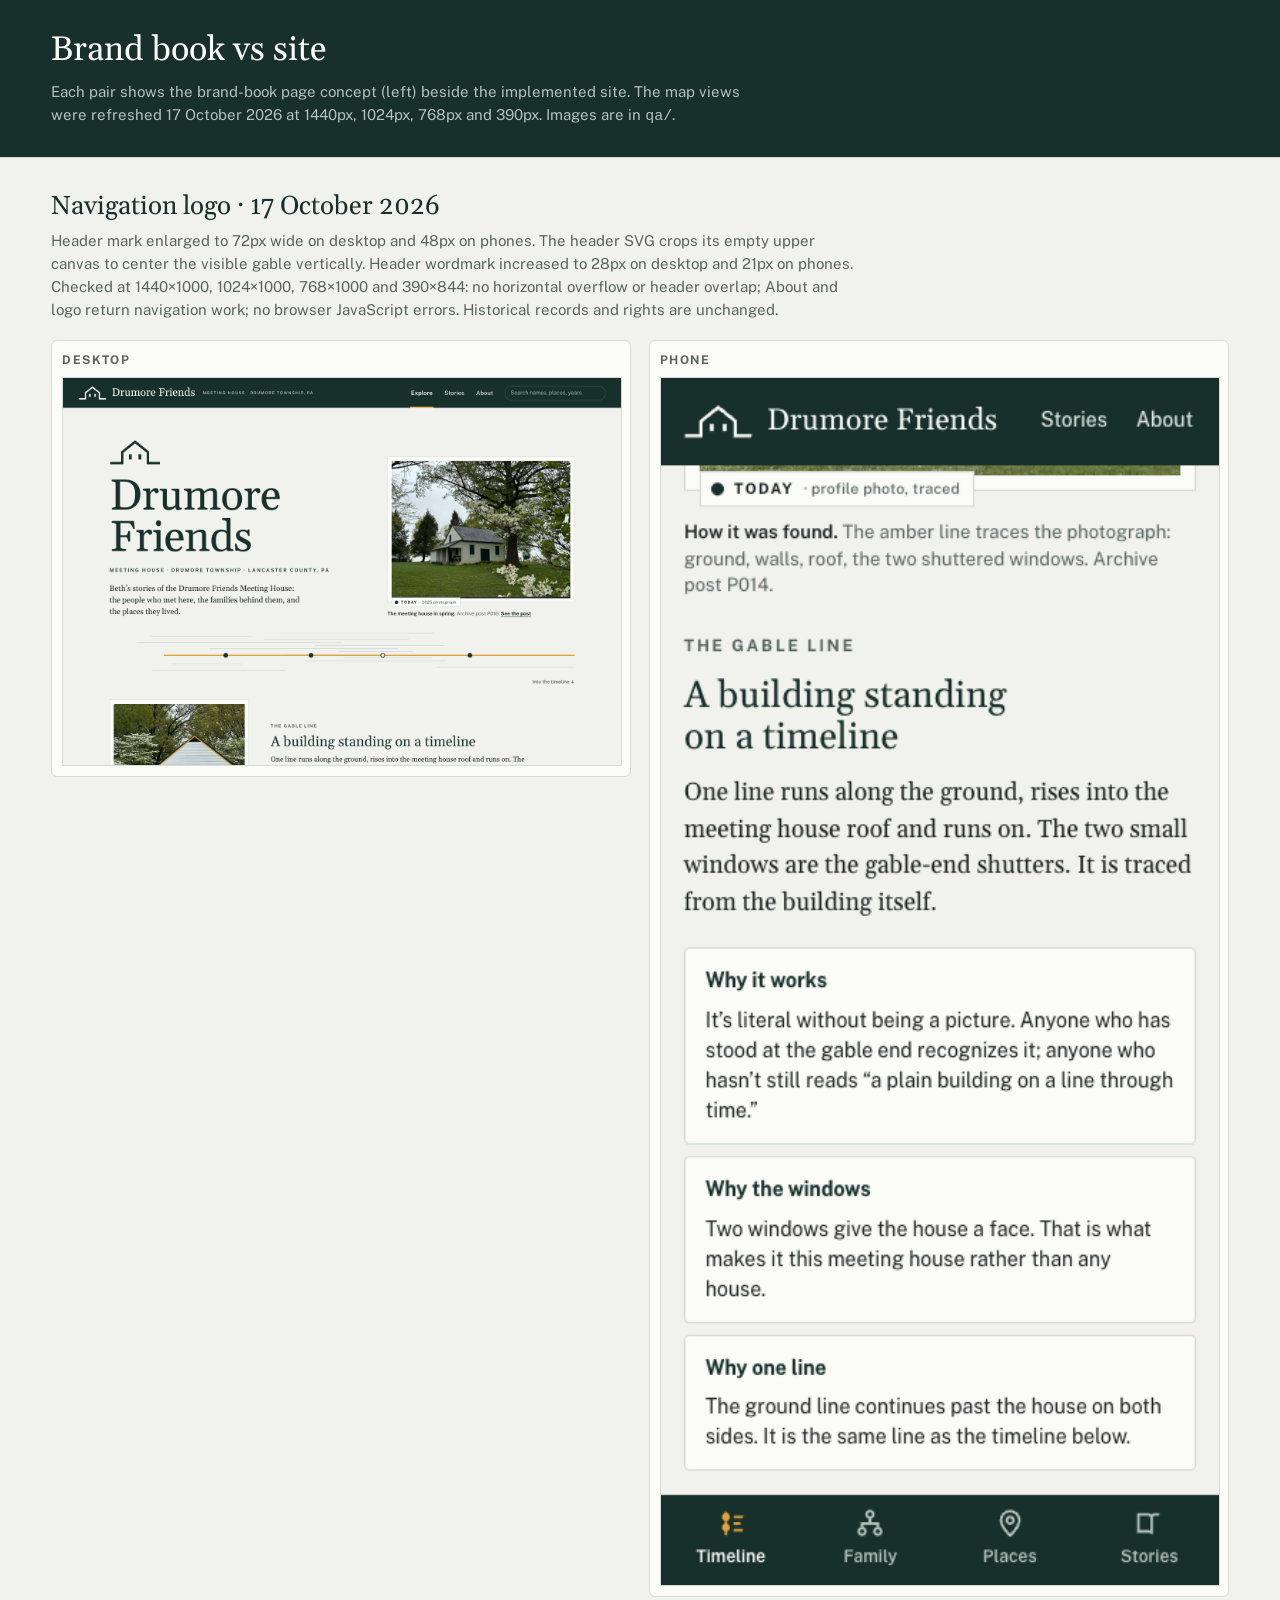
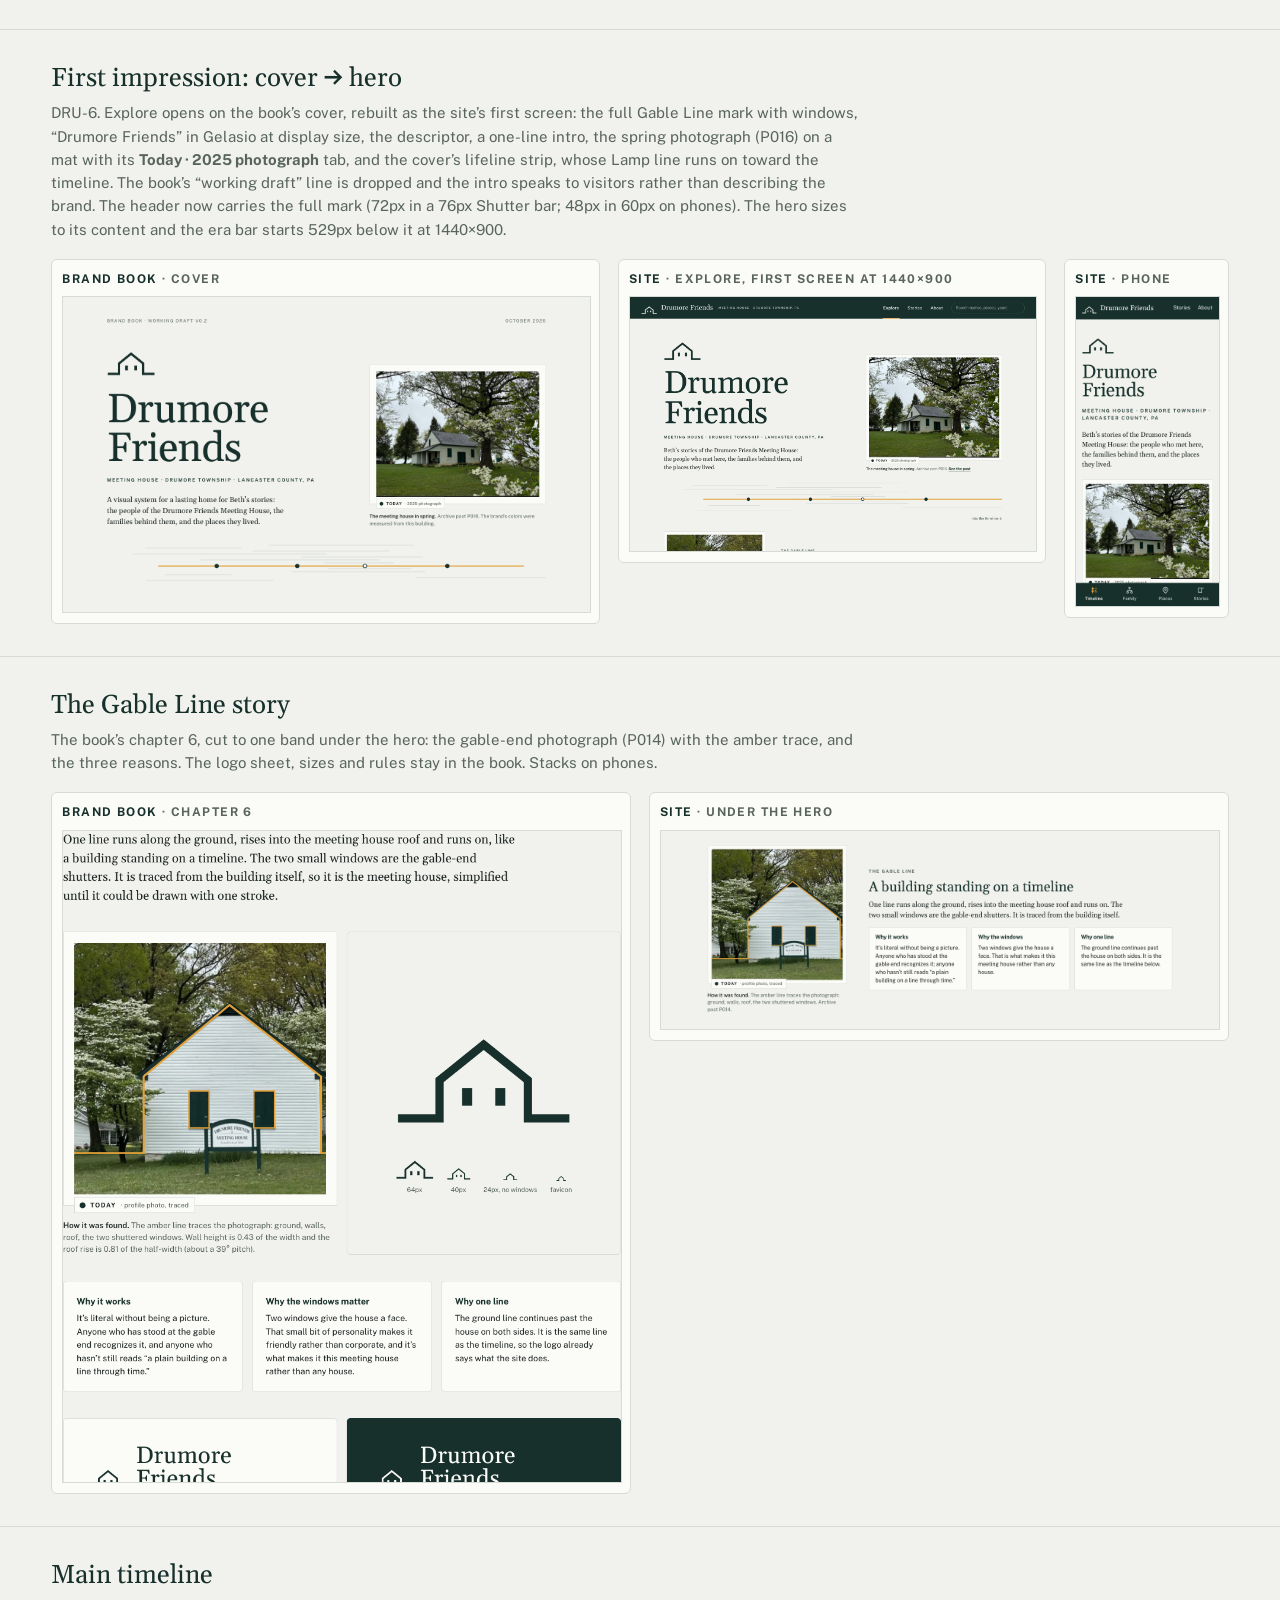
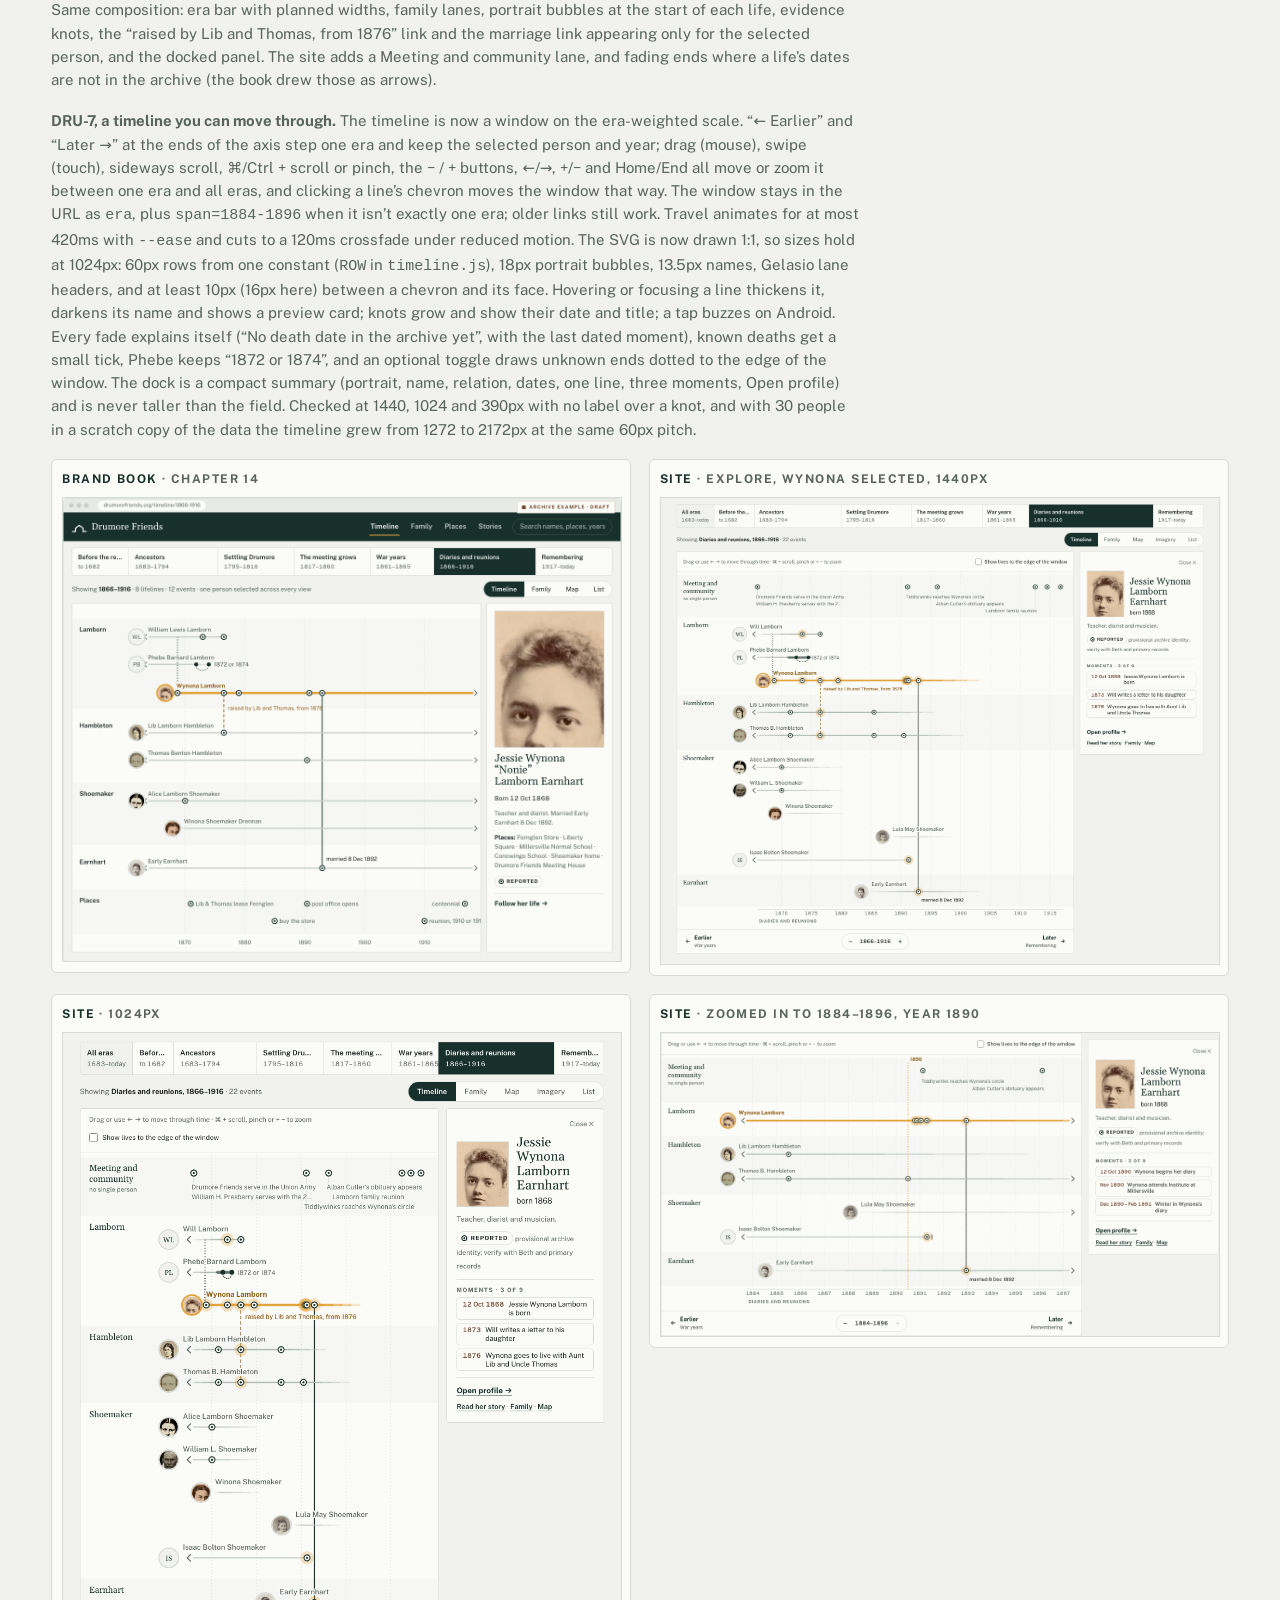
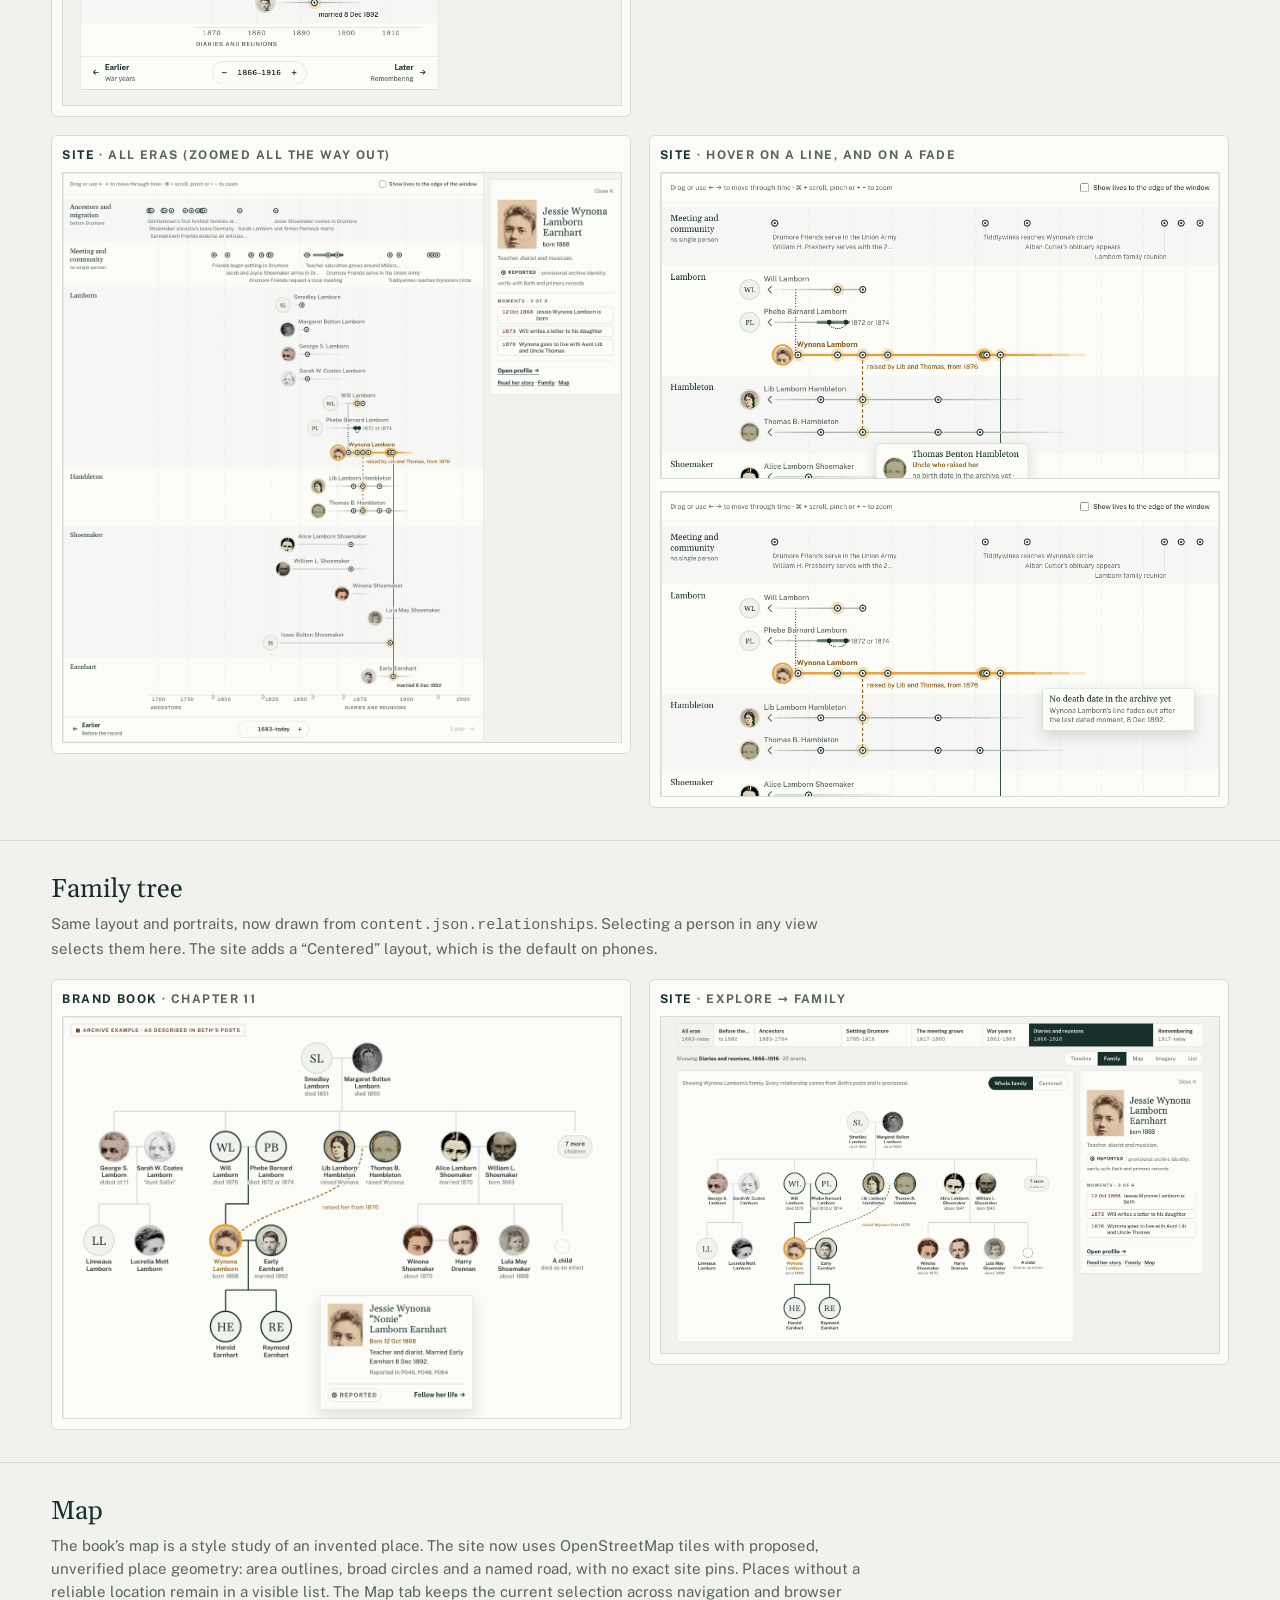
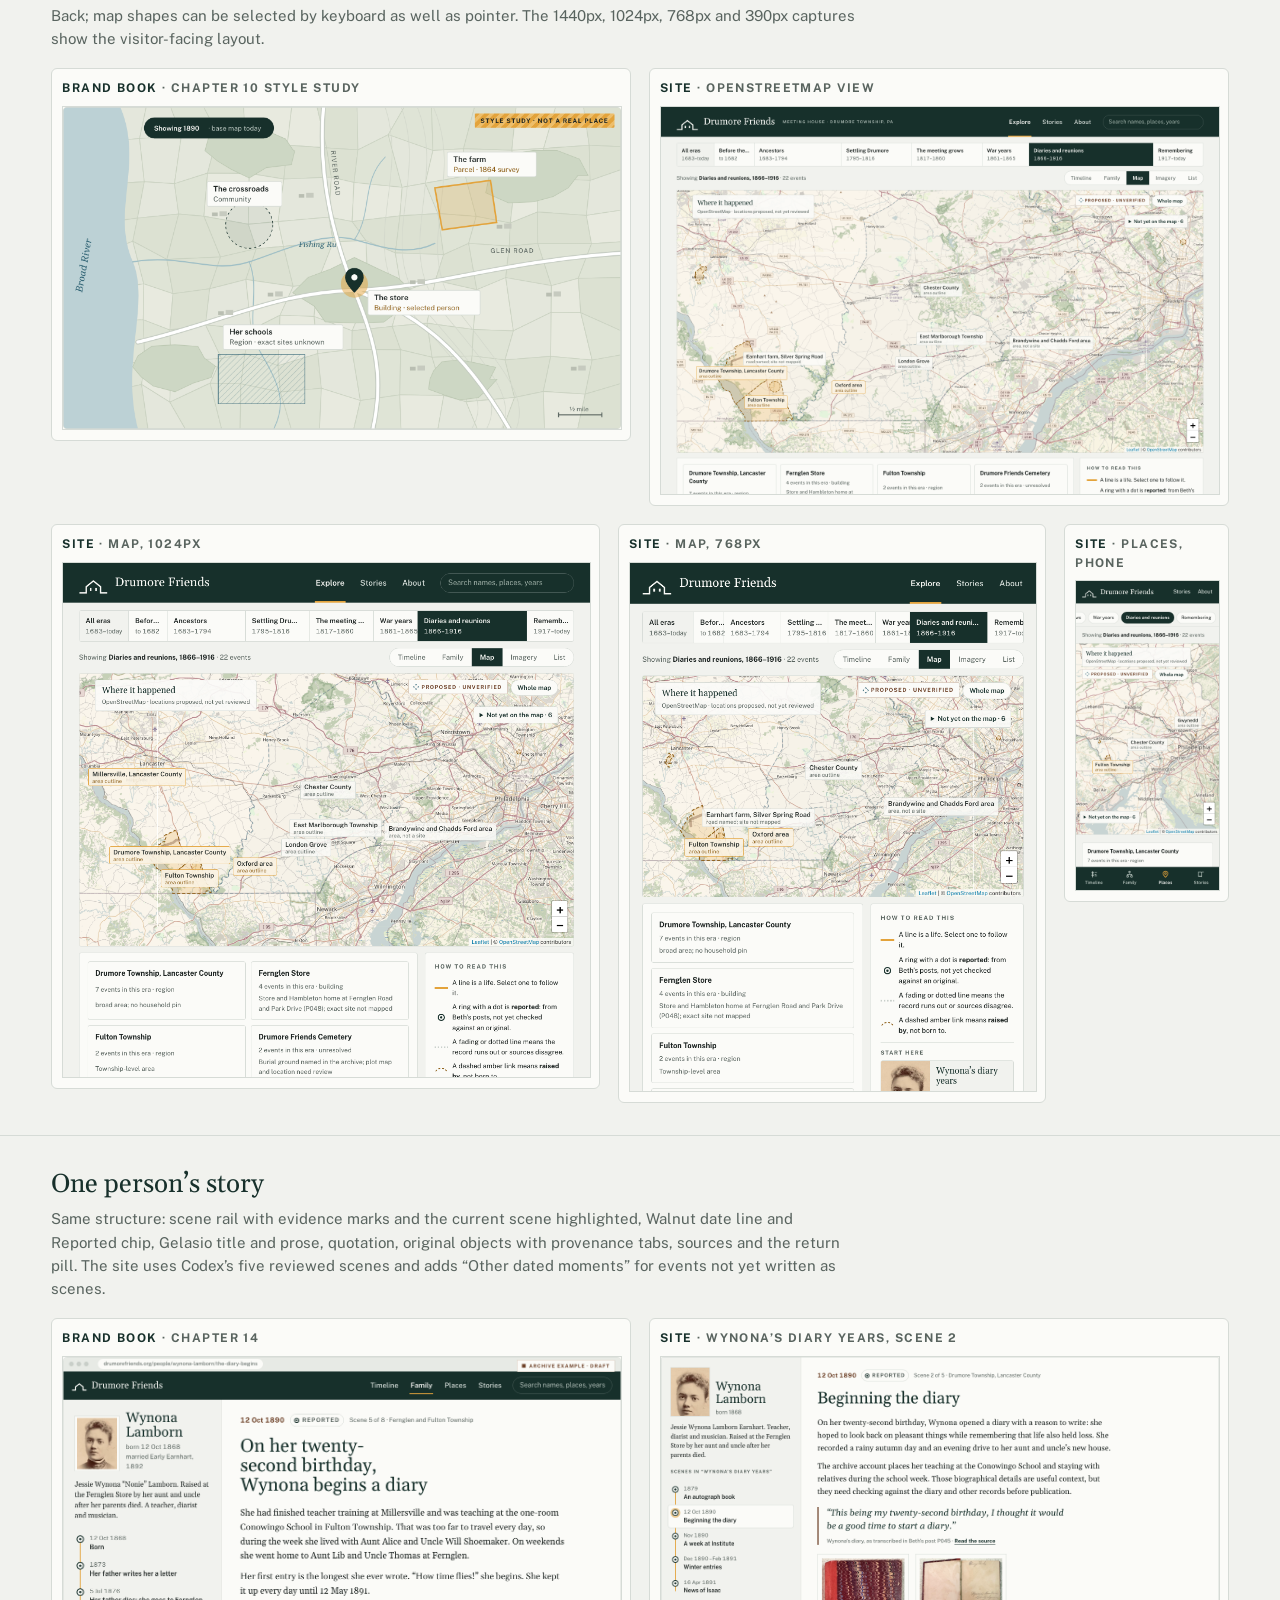
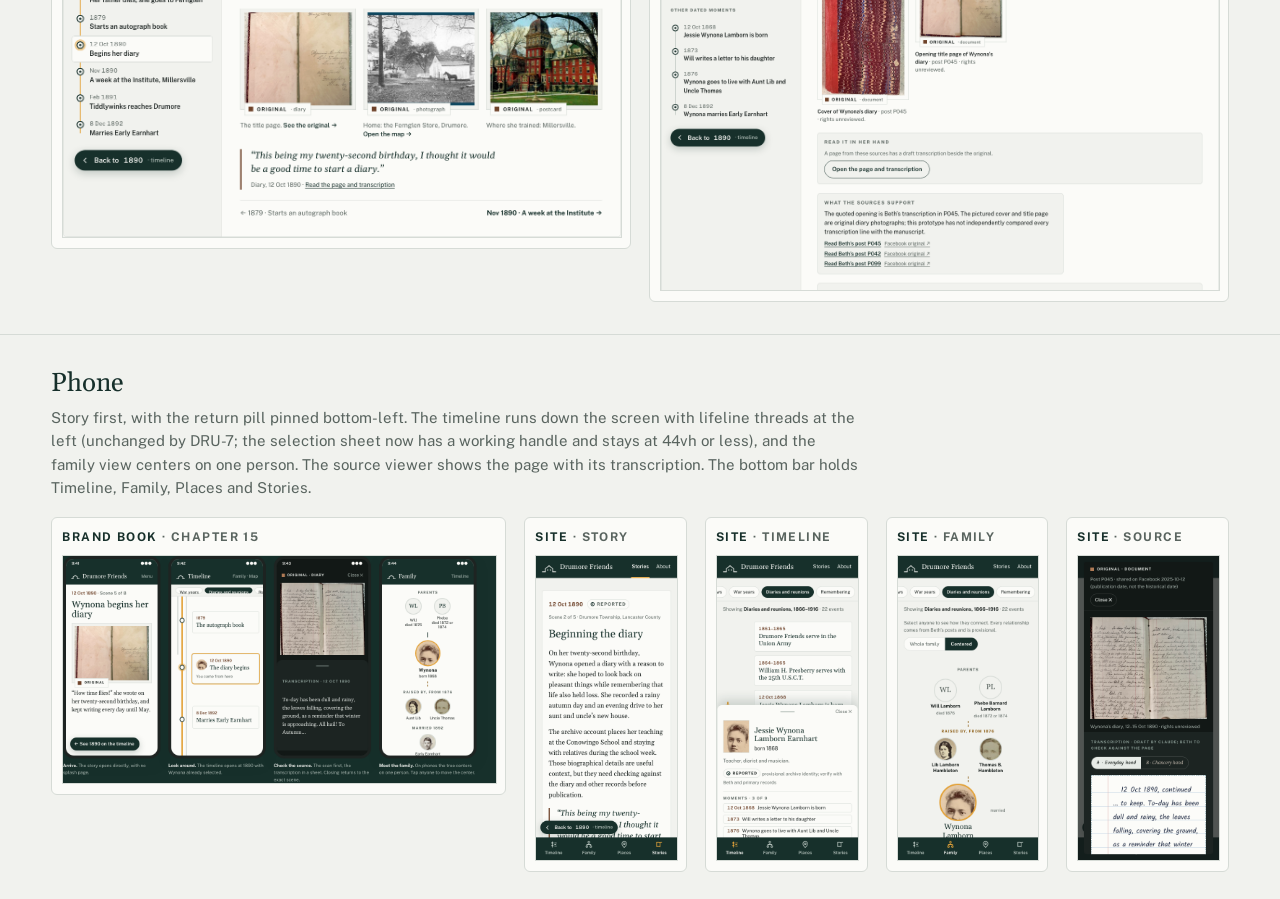
==== commit ca0f237c: "Enlarge and vertically center navigation logo and wordmark" ====
--- a/docs/QA_COMPARISON.html
+++ b/docs/QA_COMPARISON.html
@@ -23,7 +23,8 @@
 <body>
 <header><h1>Brand book vs site</h1><p>Each pair shows the brand-book page concept (left) beside the implemented site. The map views were refreshed 17 October 2026 at 1440px, 1024px, 768px and 390px. Images are in <code>qa/</code>.</p></header>
 
-<section><h2>First impression: cover → hero</h2><p class="notes">DRU-6. Explore opens on the book’s cover, rebuilt as the site’s first screen: the full Gable Line mark with windows, “Drumore Friends” in Gelasio at display size, the descriptor, a one-line intro, the spring photograph (P016) on a mat with its <b>Today · 2025 photograph</b> tab, and the cover’s lifeline strip, whose Lamp line runs on toward the timeline. The book’s “working draft” line is dropped and the intro speaks to visitors rather than describing the brand. The header now carries the full mark (56px in a 76px Shutter bar; 40px in 60px on phones). The hero sizes to its content and the era bar starts 529px below it at 1440×900.</p>
+<section><h2>Navigation logo · 17 October 2026</h2><p class="notes">Header mark enlarged to 72px wide on desktop and 48px on phones. The header SVG crops its empty upper canvas to center the visible gable vertically. Header wordmark increased to 28px on desktop and 21px on phones. Checked at 1440×1000, 1024×1000, 768×1000 and 390×844: no horizontal overflow or header overlap; About and logo return navigation work; no browser JavaScript errors. Historical records and rights are unchanged.</p><div class="pair"><figure><figcaption>Desktop</figcaption><img src="qa/site-logo-1440.png" alt="Desktop header with enlarged meeting-house logo"></figure><figure><figcaption>Phone</figcaption><img src="qa/site-logo-390.png" alt="Phone header with enlarged meeting-house logo"></figure></div></section>
+<section><h2>First impression: cover → hero</h2><p class="notes">DRU-6. Explore opens on the book’s cover, rebuilt as the site’s first screen: the full Gable Line mark with windows, “Drumore Friends” in Gelasio at display size, the descriptor, a one-line intro, the spring photograph (P016) on a mat with its <b>Today · 2025 photograph</b> tab, and the cover’s lifeline strip, whose Lamp line runs on toward the timeline. The book’s “working draft” line is dropped and the intro speaks to visitors rather than describing the brand. The header now carries the full mark (72px in a 76px Shutter bar; 48px in 60px on phones). The hero sizes to its content and the era bar starts 529px below it at 1440×900.</p>
 <div class="pair three"><figure><figcaption><b>Brand book</b> · cover</figcaption><img src="qa/book-cover.png" alt="Brand book cover"></figure><figure><figcaption><b>Site</b> · Explore, first screen at 1440×900</figcaption><img src="qa/site-hero.png" alt="Site hero at desktop width"></figure><figure><figcaption><b>Site</b> · phone</figcaption><img src="qa/site-phone-hero.png" alt="Site hero on a phone"></figure></div></section>
 
 <section><h2>The Gable Line story</h2><p class="notes">The book’s chapter 6, cut to one band under the hero: the gable-end photograph (P014) with the amber trace, and the three reasons. The logo sheet, sizes and rules stay in the book. Stacks on phones.</p>
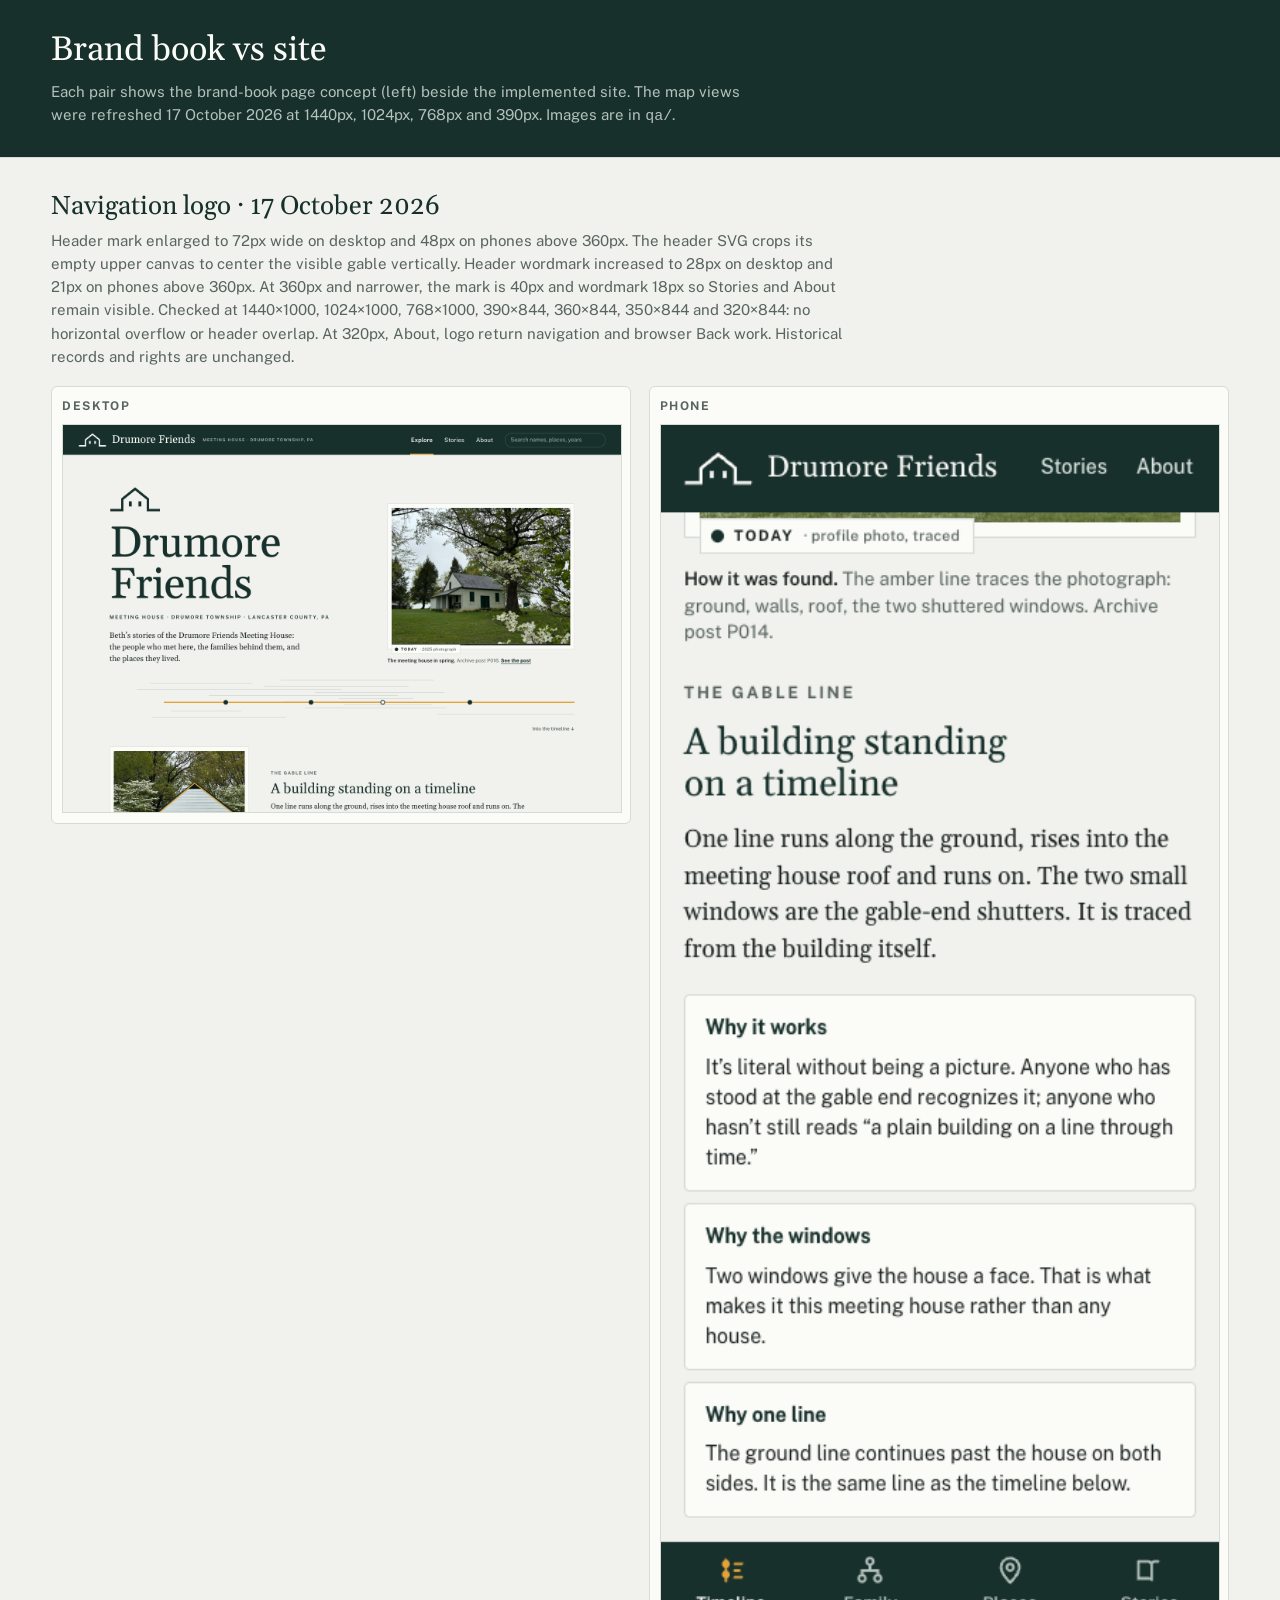
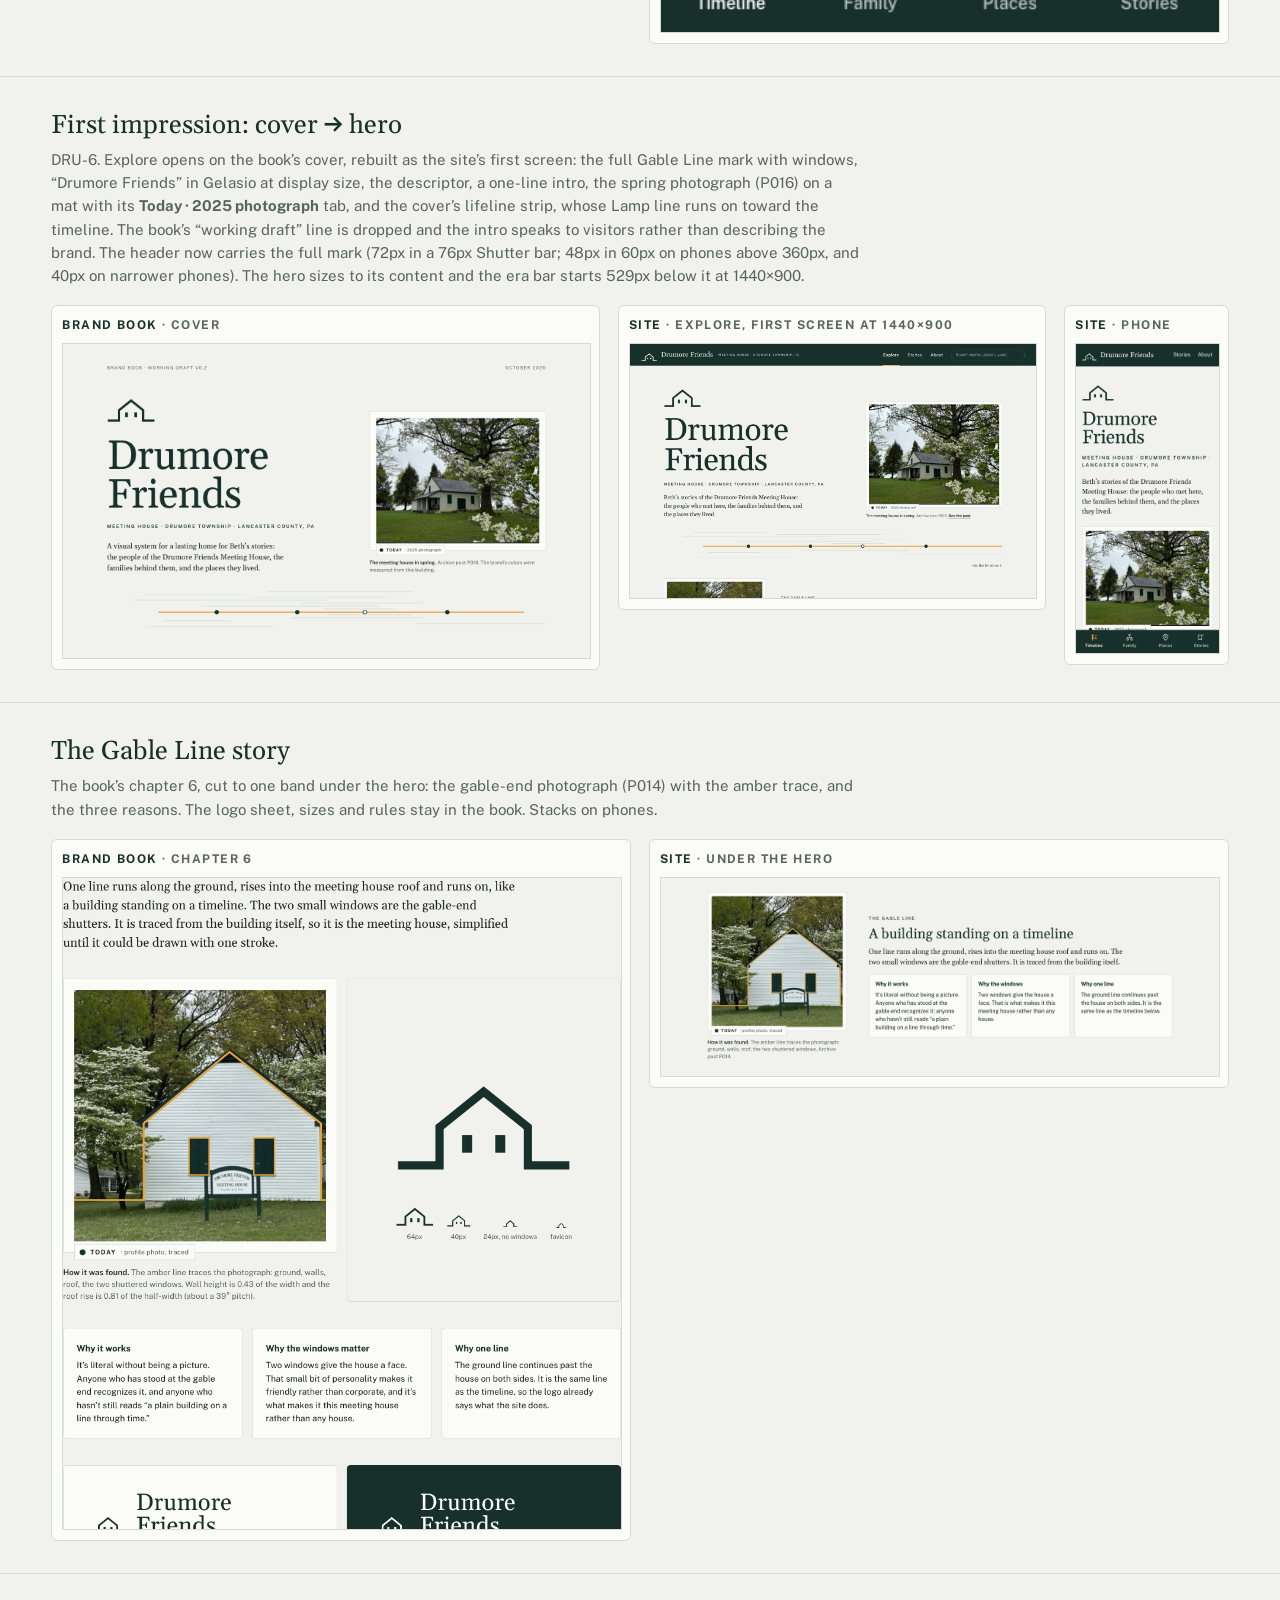
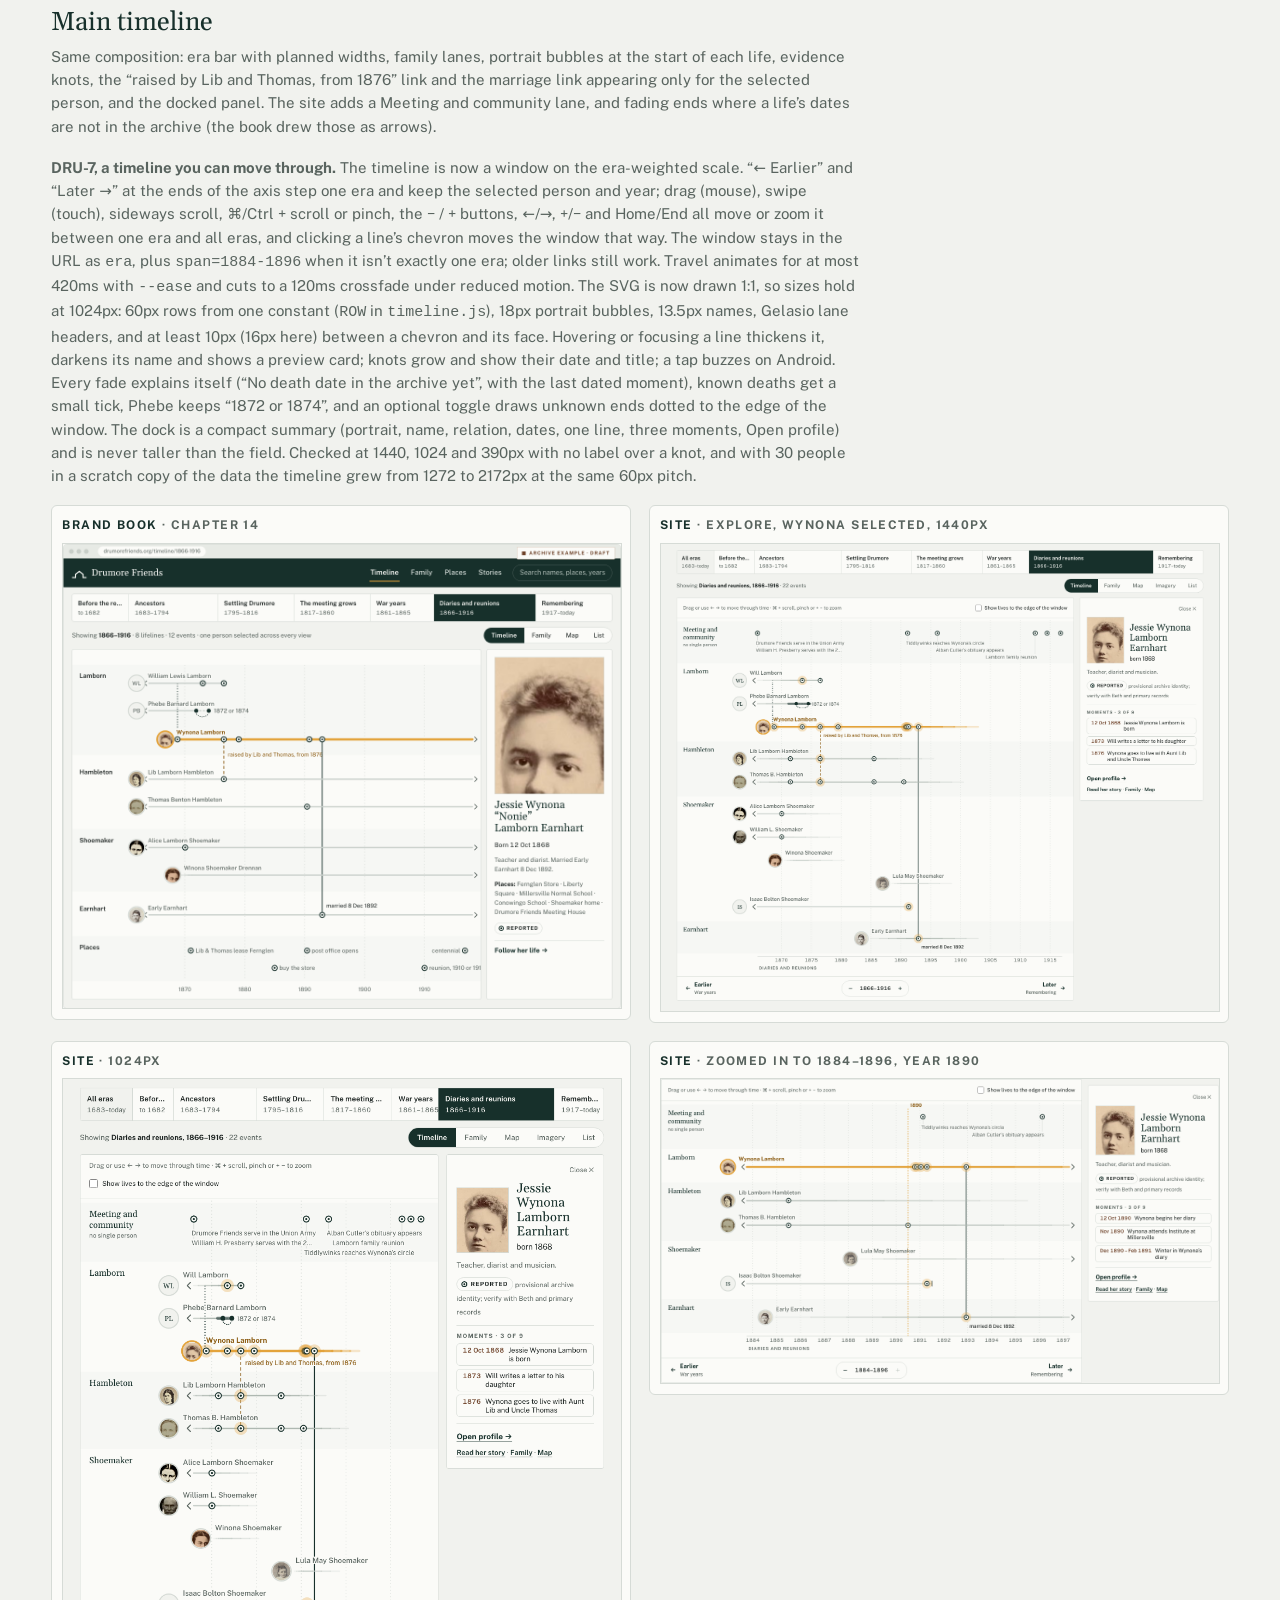
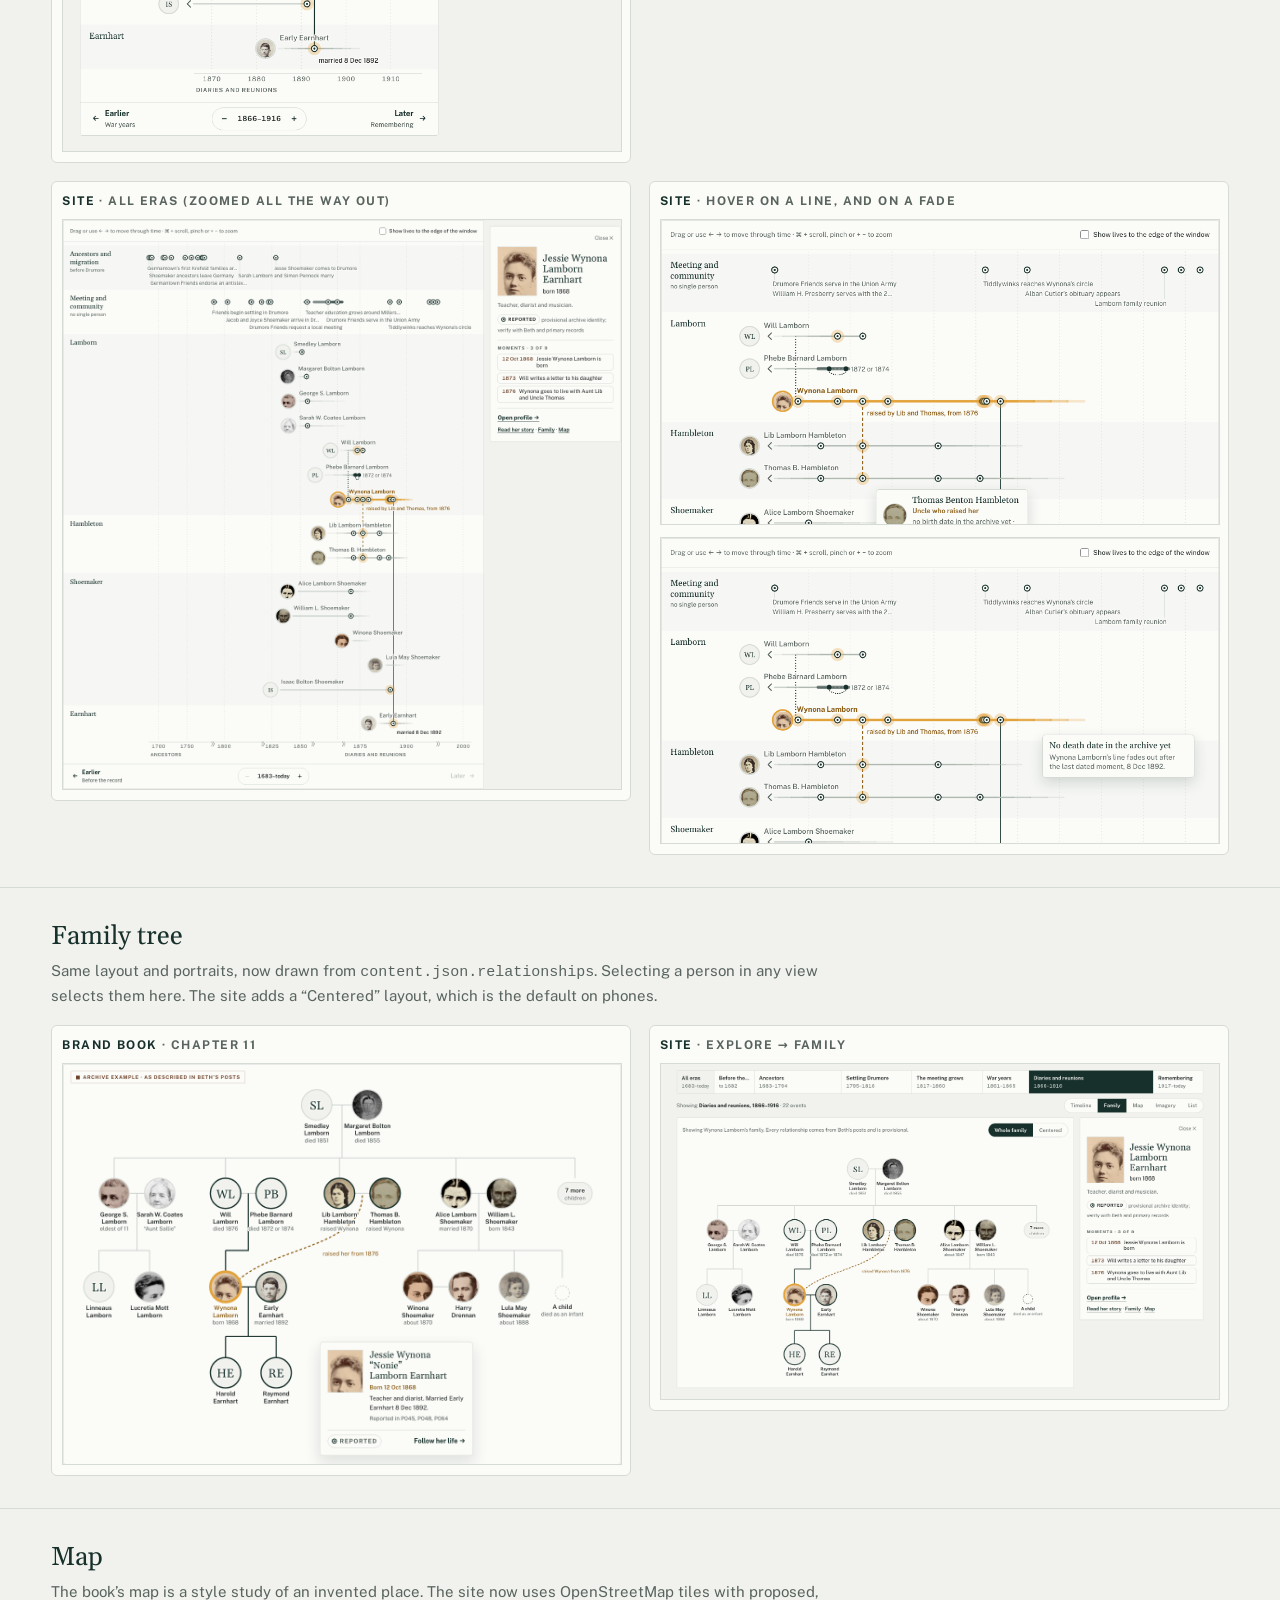
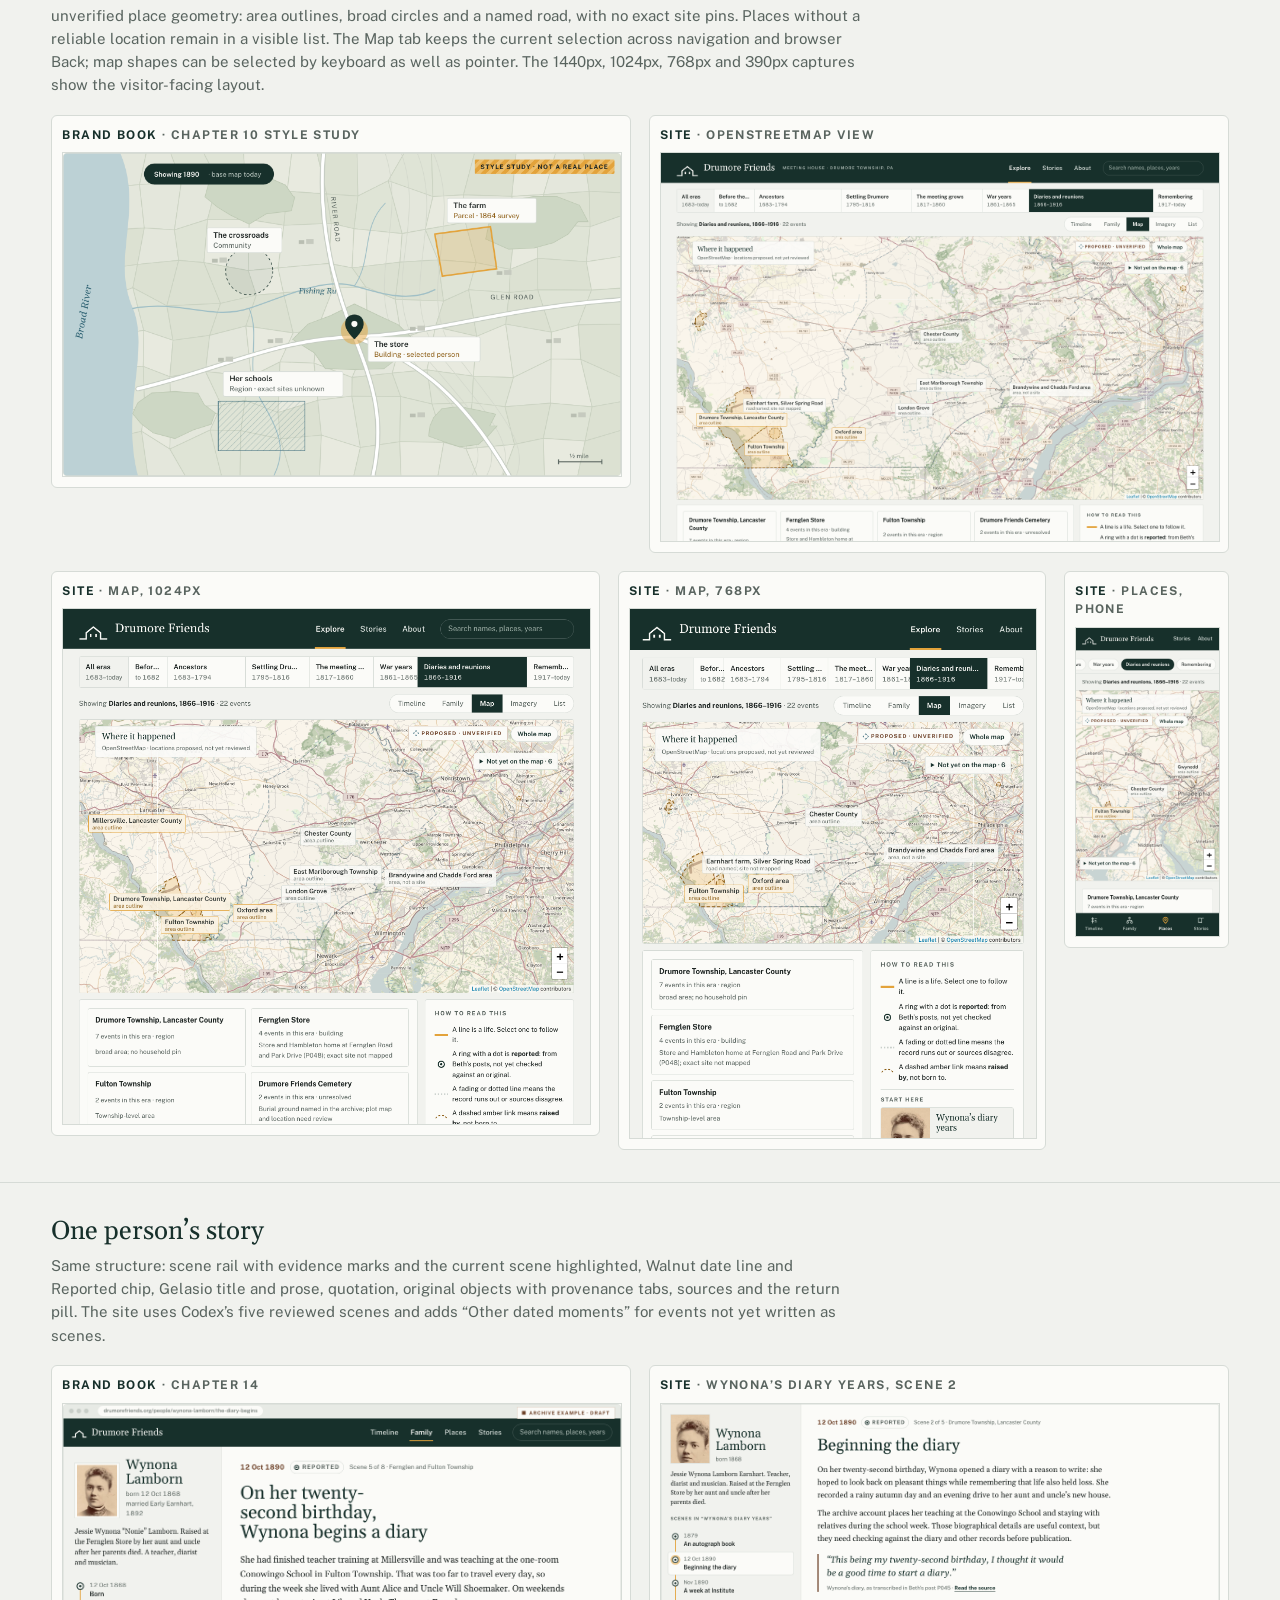
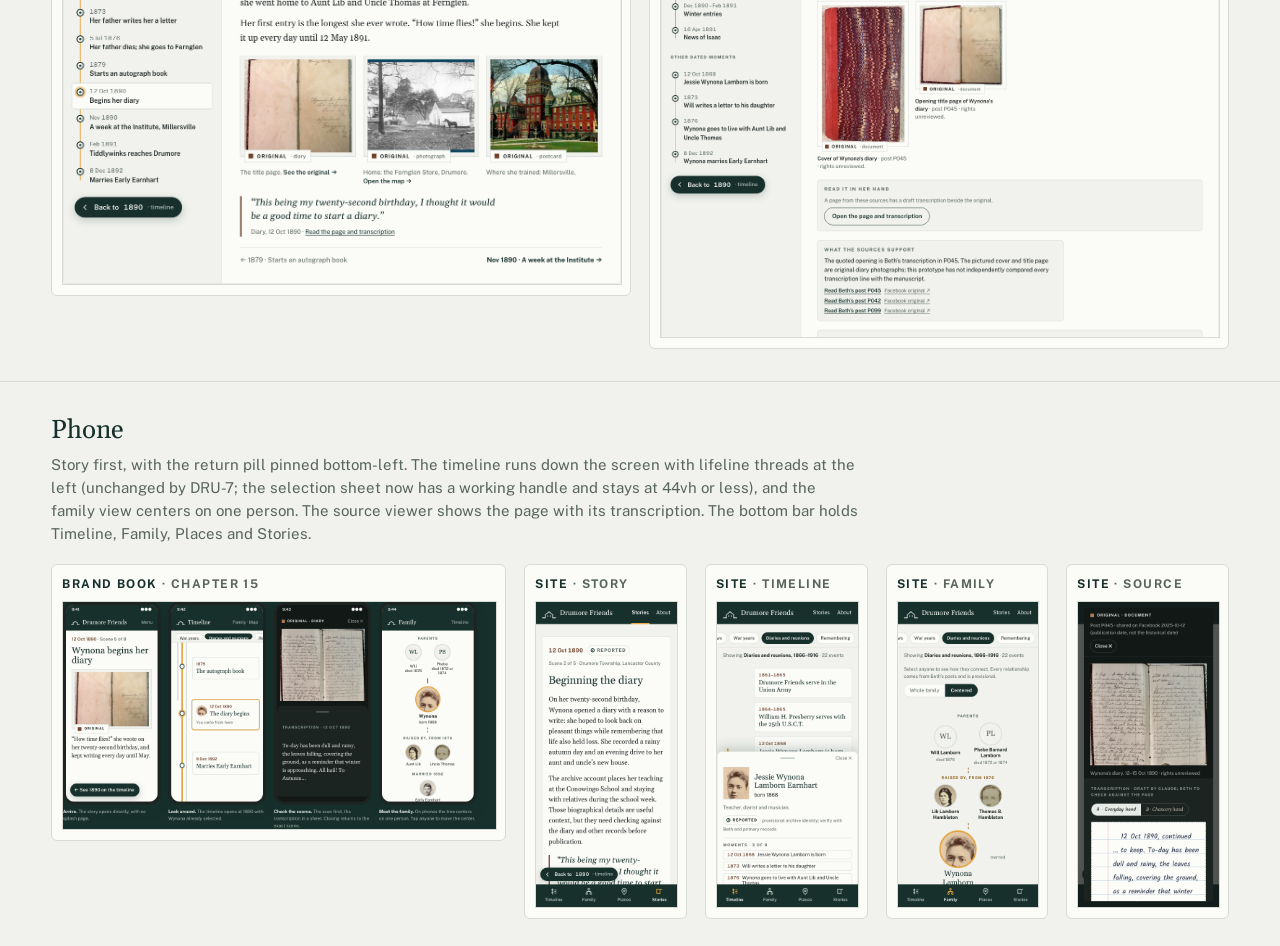
==== commit 7fb0d5ed: "Keep header navigation visible on narrow phones" ====
--- a/docs/QA_COMPARISON.html
+++ b/docs/QA_COMPARISON.html
@@ -23,8 +23,8 @@
 <body>
 <header><h1>Brand book vs site</h1><p>Each pair shows the brand-book page concept (left) beside the implemented site. The map views were refreshed 17 October 2026 at 1440px, 1024px, 768px and 390px. Images are in <code>qa/</code>.</p></header>
 
-<section><h2>Navigation logo · 17 October 2026</h2><p class="notes">Header mark enlarged to 72px wide on desktop and 48px on phones. The header SVG crops its empty upper canvas to center the visible gable vertically. Header wordmark increased to 28px on desktop and 21px on phones. Checked at 1440×1000, 1024×1000, 768×1000 and 390×844: no horizontal overflow or header overlap; About and logo return navigation work; no browser JavaScript errors. Historical records and rights are unchanged.</p><div class="pair"><figure><figcaption>Desktop</figcaption><img src="qa/site-logo-1440.png" alt="Desktop header with enlarged meeting-house logo"></figure><figure><figcaption>Phone</figcaption><img src="qa/site-logo-390.png" alt="Phone header with enlarged meeting-house logo"></figure></div></section>
-<section><h2>First impression: cover → hero</h2><p class="notes">DRU-6. Explore opens on the book’s cover, rebuilt as the site’s first screen: the full Gable Line mark with windows, “Drumore Friends” in Gelasio at display size, the descriptor, a one-line intro, the spring photograph (P016) on a mat with its <b>Today · 2025 photograph</b> tab, and the cover’s lifeline strip, whose Lamp line runs on toward the timeline. The book’s “working draft” line is dropped and the intro speaks to visitors rather than describing the brand. The header now carries the full mark (72px in a 76px Shutter bar; 48px in 60px on phones). The hero sizes to its content and the era bar starts 529px below it at 1440×900.</p>
+<section><h2>Navigation logo · 17 October 2026</h2><p class="notes">Header mark enlarged to 72px wide on desktop and 48px on phones above 360px. The header SVG crops its empty upper canvas to center the visible gable vertically. Header wordmark increased to 28px on desktop and 21px on phones above 360px. At 360px and narrower, the mark is 40px and wordmark 18px so Stories and About remain visible. Checked at 1440×1000, 1024×1000, 768×1000, 390×844, 360×844, 350×844 and 320×844: no horizontal overflow or header overlap. At 320px, About, logo return navigation and browser Back work. Historical records and rights are unchanged.</p><div class="pair"><figure><figcaption>Desktop</figcaption><img src="qa/site-logo-1440.png" alt="Desktop header with enlarged meeting-house logo"></figure><figure><figcaption>Phone</figcaption><img src="qa/site-logo-390.png" alt="Phone header with enlarged meeting-house logo"></figure></div></section>
+<section><h2>First impression: cover → hero</h2><p class="notes">DRU-6. Explore opens on the book’s cover, rebuilt as the site’s first screen: the full Gable Line mark with windows, “Drumore Friends” in Gelasio at display size, the descriptor, a one-line intro, the spring photograph (P016) on a mat with its <b>Today · 2025 photograph</b> tab, and the cover’s lifeline strip, whose Lamp line runs on toward the timeline. The book’s “working draft” line is dropped and the intro speaks to visitors rather than describing the brand. The header now carries the full mark (72px in a 76px Shutter bar; 48px in 60px on phones above 360px, and 40px on narrower phones). The hero sizes to its content and the era bar starts 529px below it at 1440×900.</p>
 <div class="pair three"><figure><figcaption><b>Brand book</b> · cover</figcaption><img src="qa/book-cover.png" alt="Brand book cover"></figure><figure><figcaption><b>Site</b> · Explore, first screen at 1440×900</figcaption><img src="qa/site-hero.png" alt="Site hero at desktop width"></figure><figure><figcaption><b>Site</b> · phone</figcaption><img src="qa/site-phone-hero.png" alt="Site hero on a phone"></figure></div></section>
 
 <section><h2>The Gable Line story</h2><p class="notes">The book’s chapter 6, cut to one band under the hero: the gable-end photograph (P014) with the amber trace, and the three reasons. The logo sheet, sizes and rules stay in the book. Stacks on phones.</p>
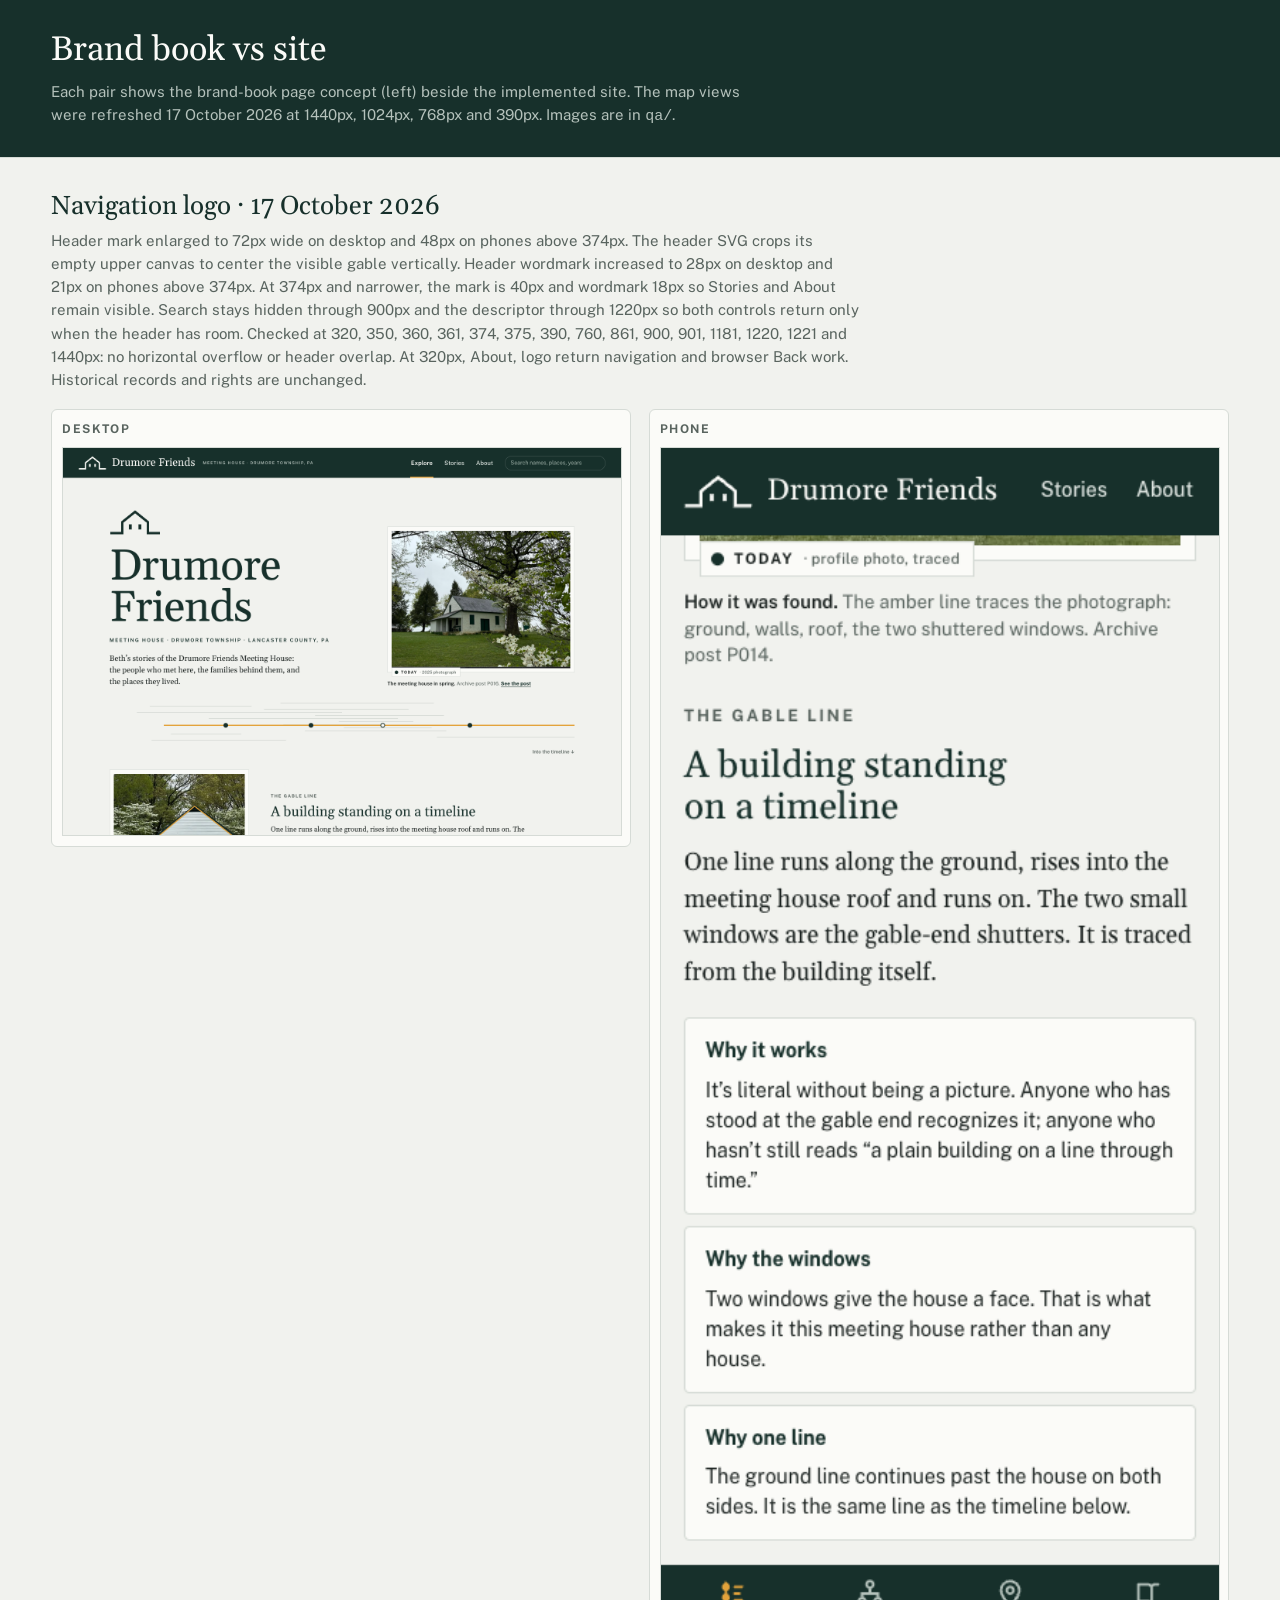
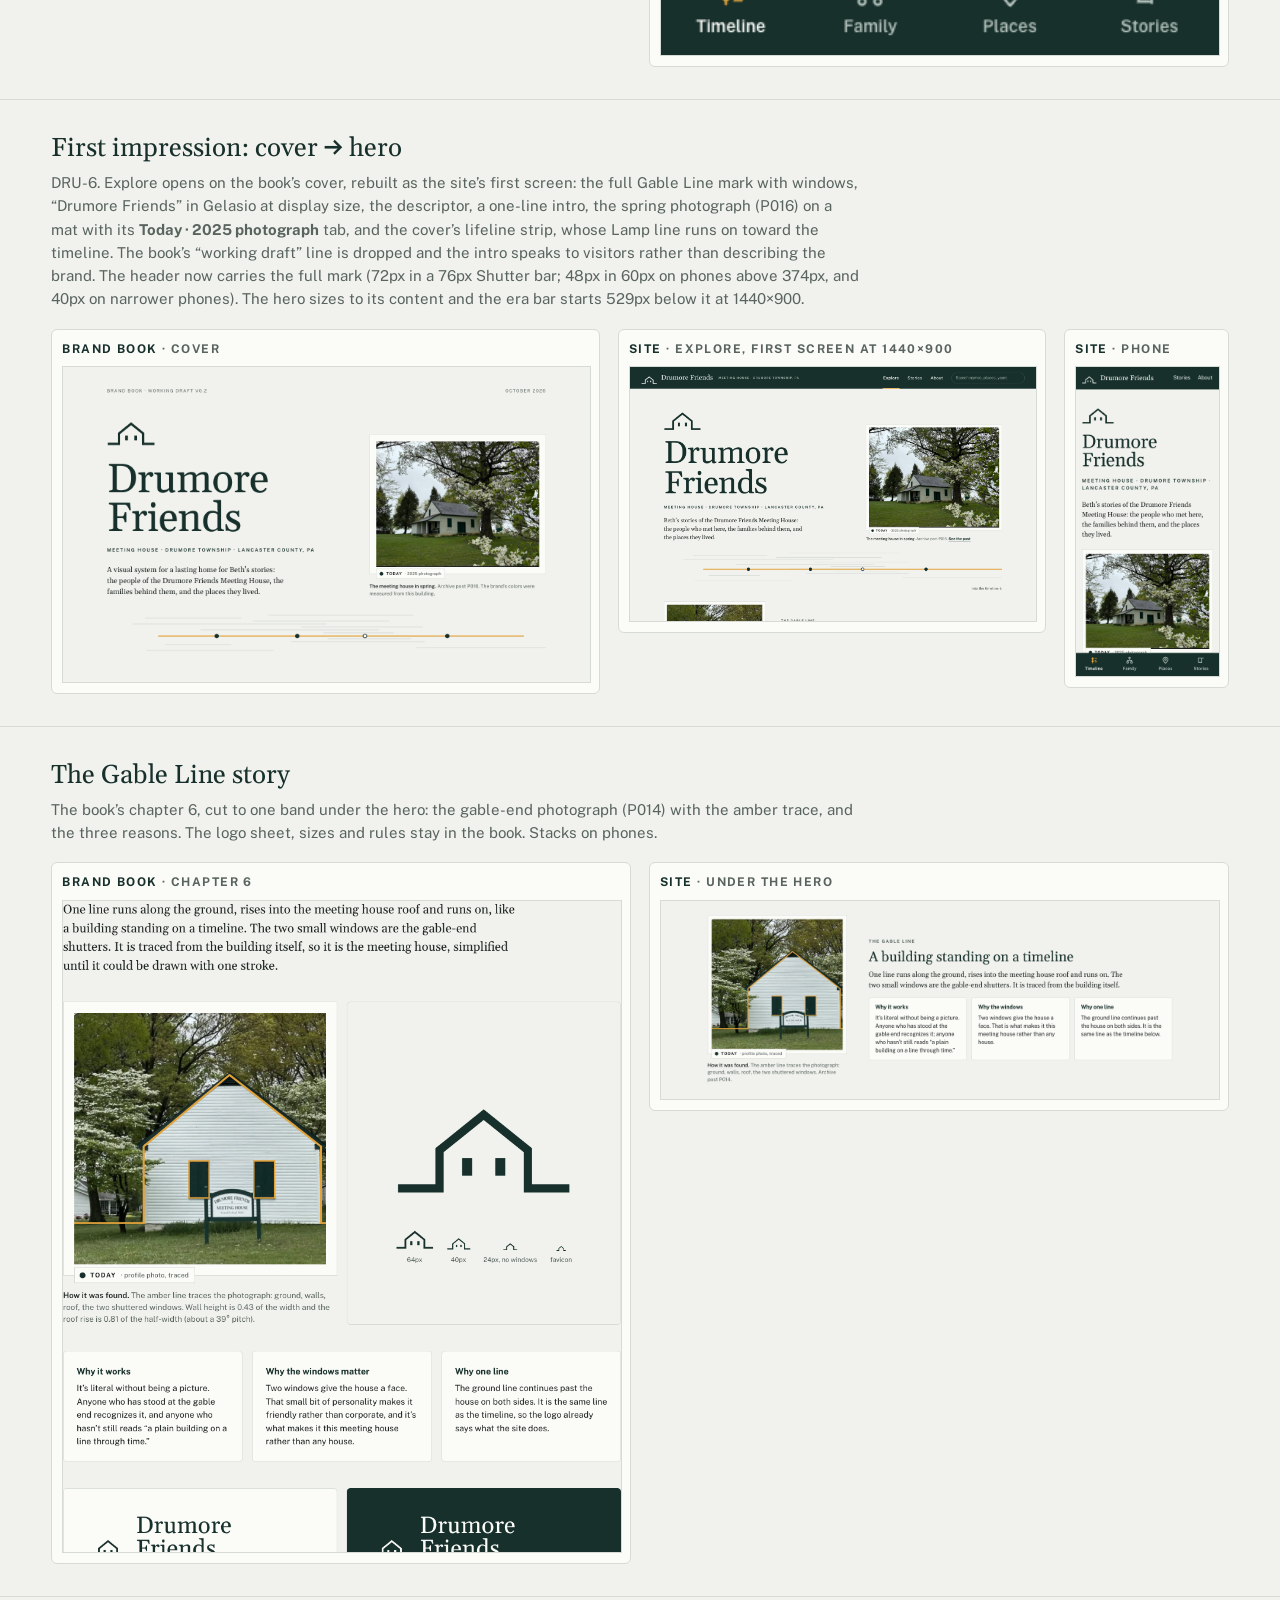
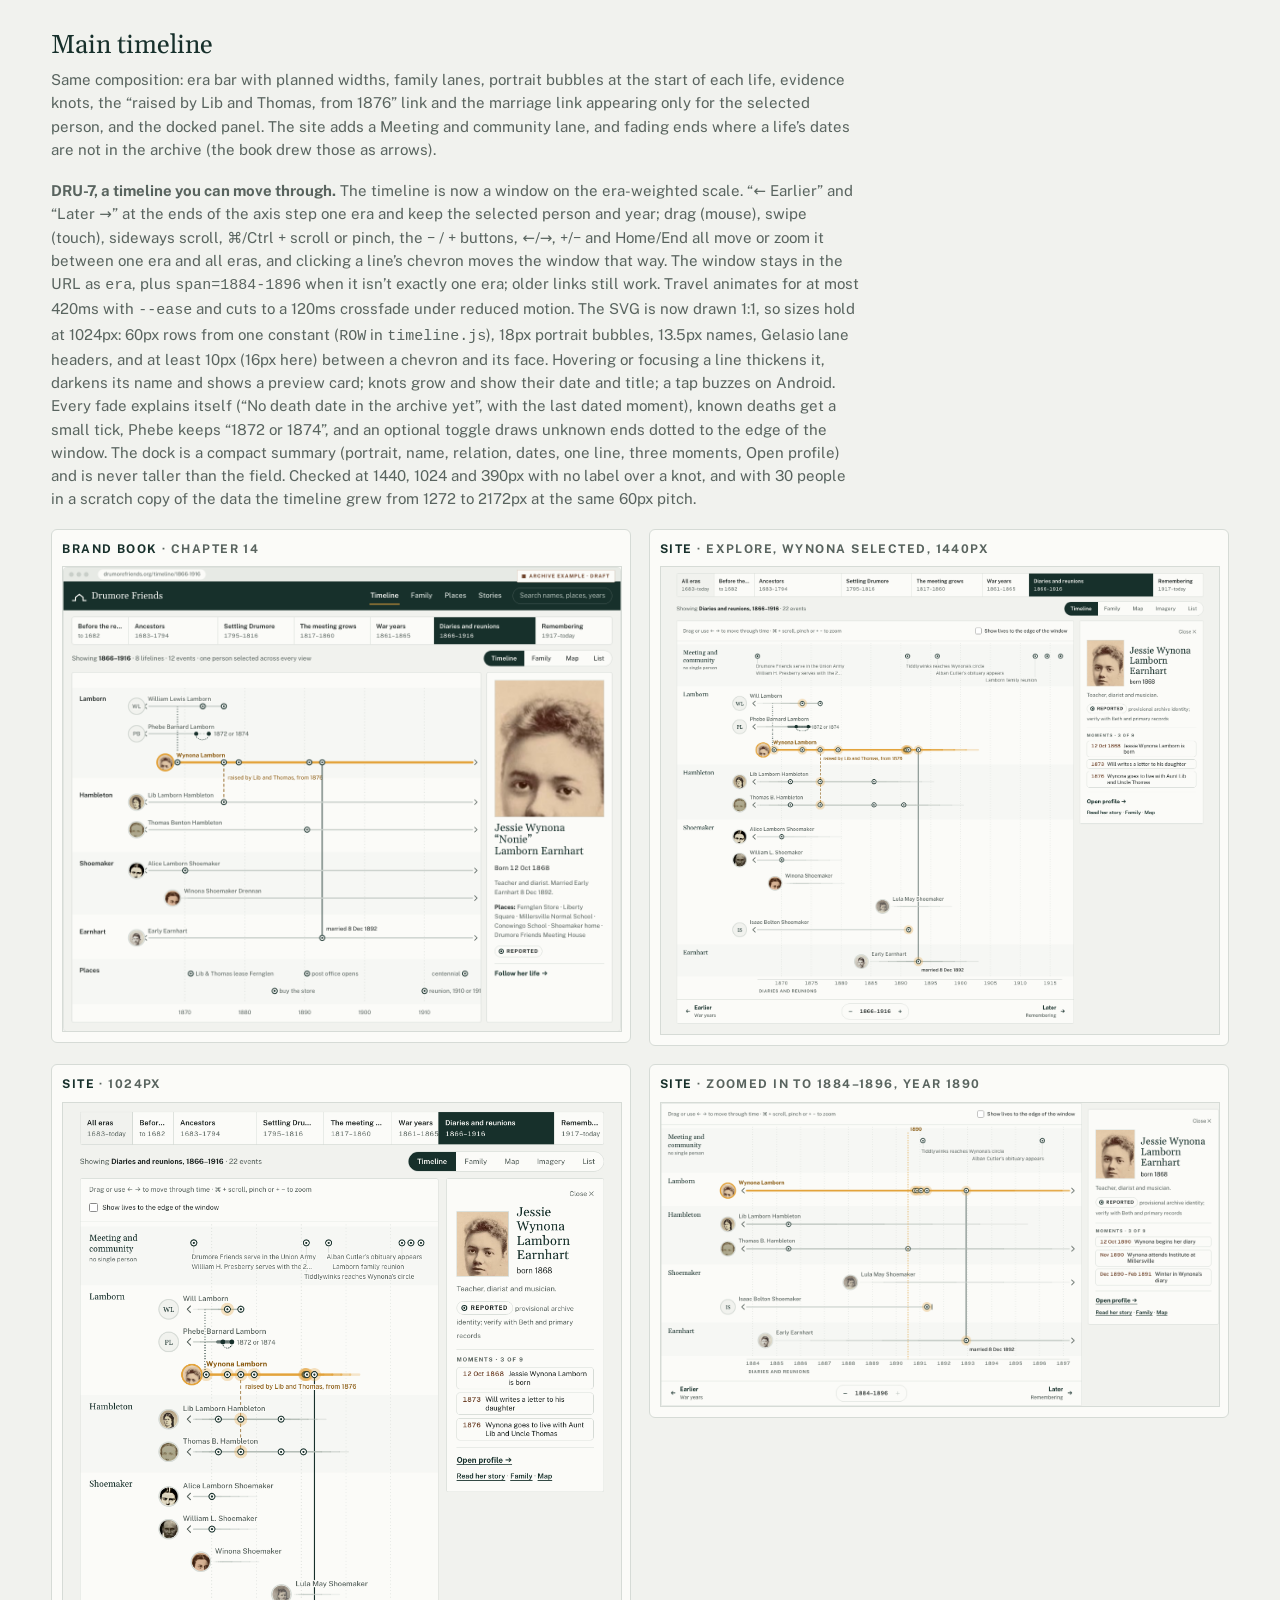
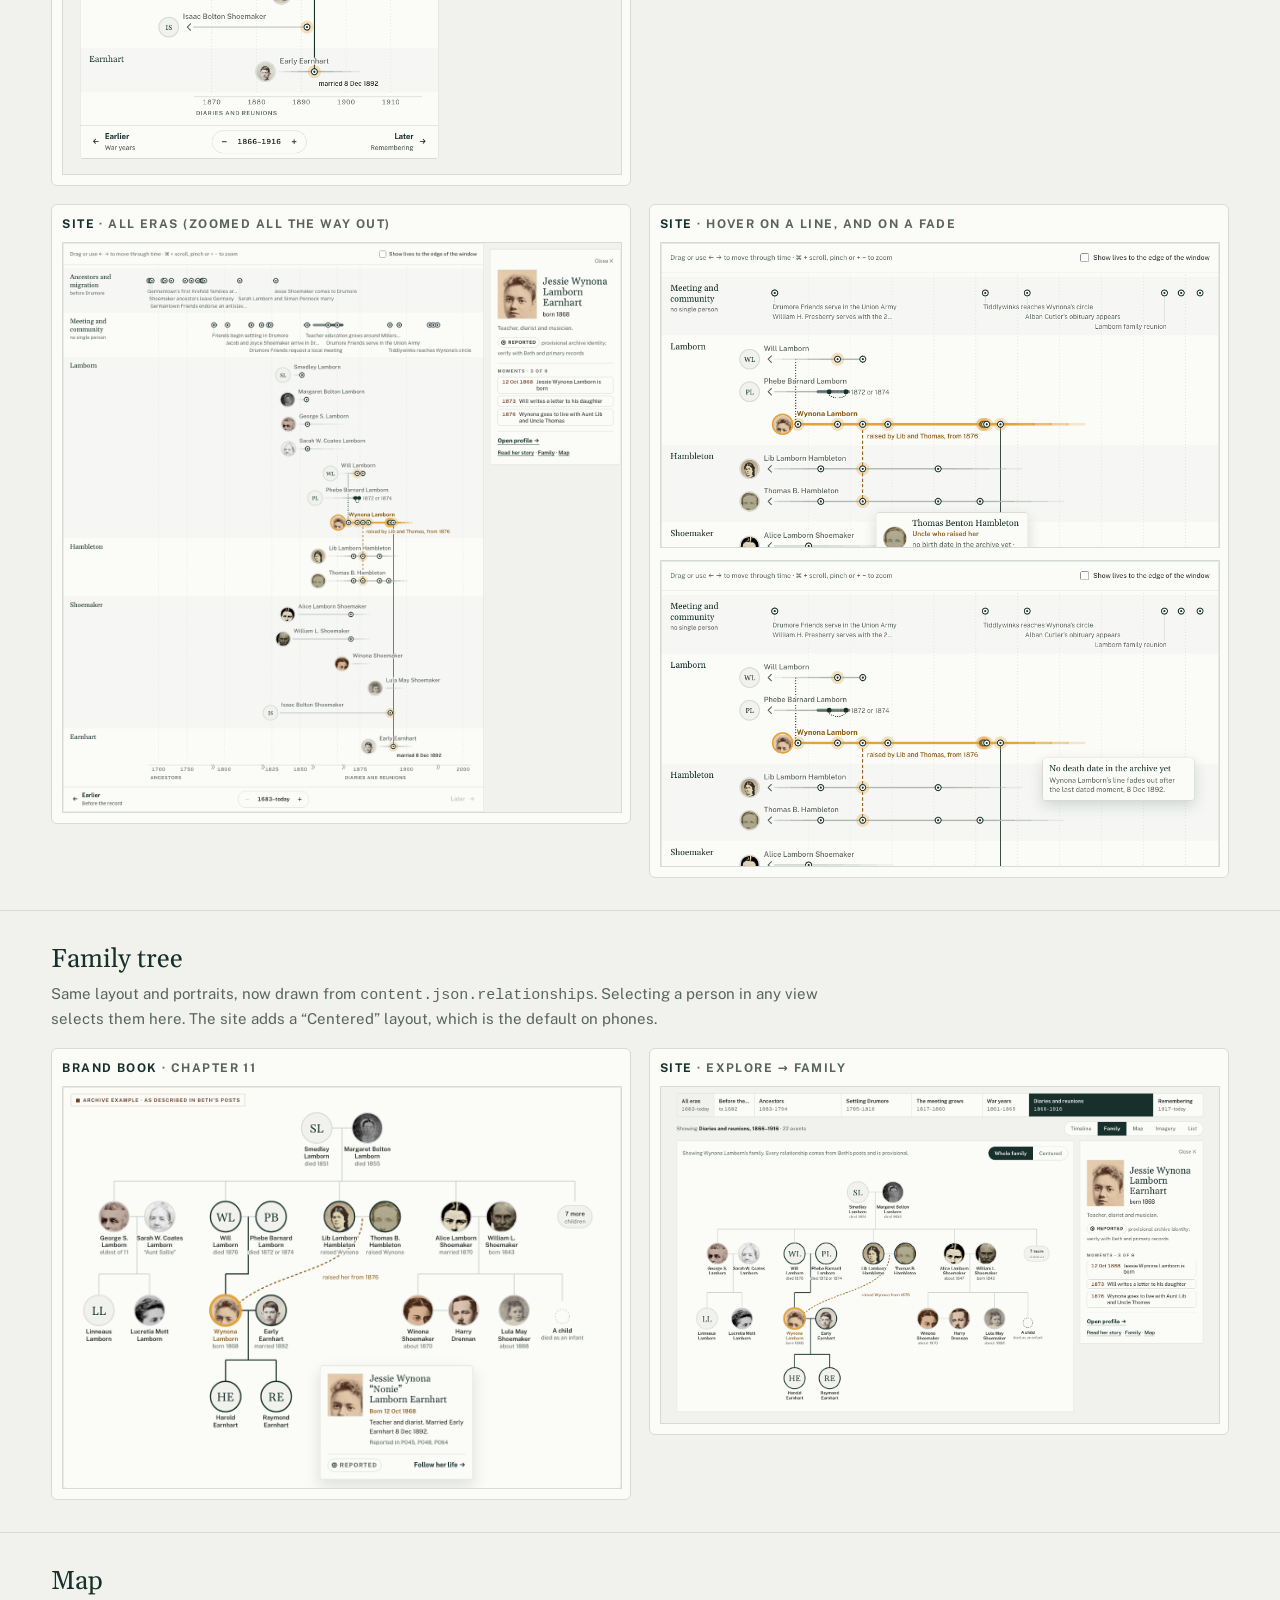
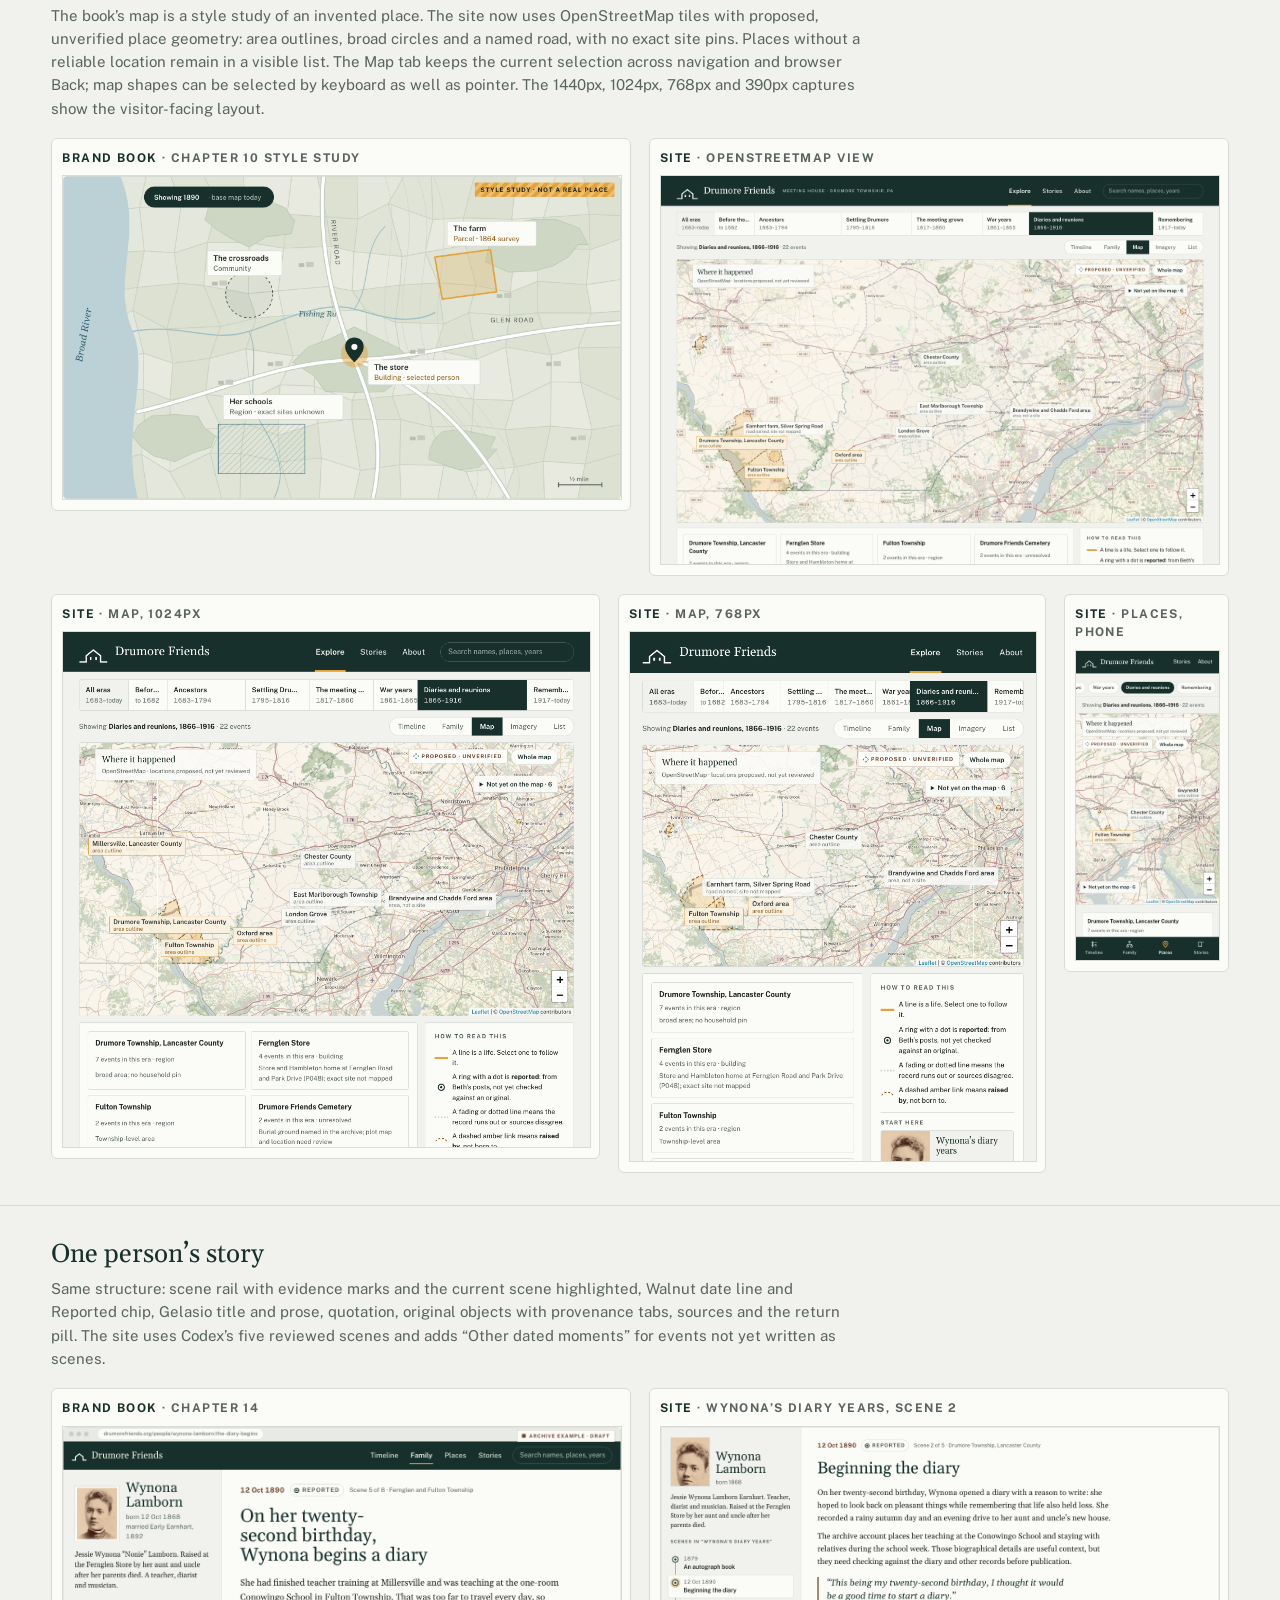
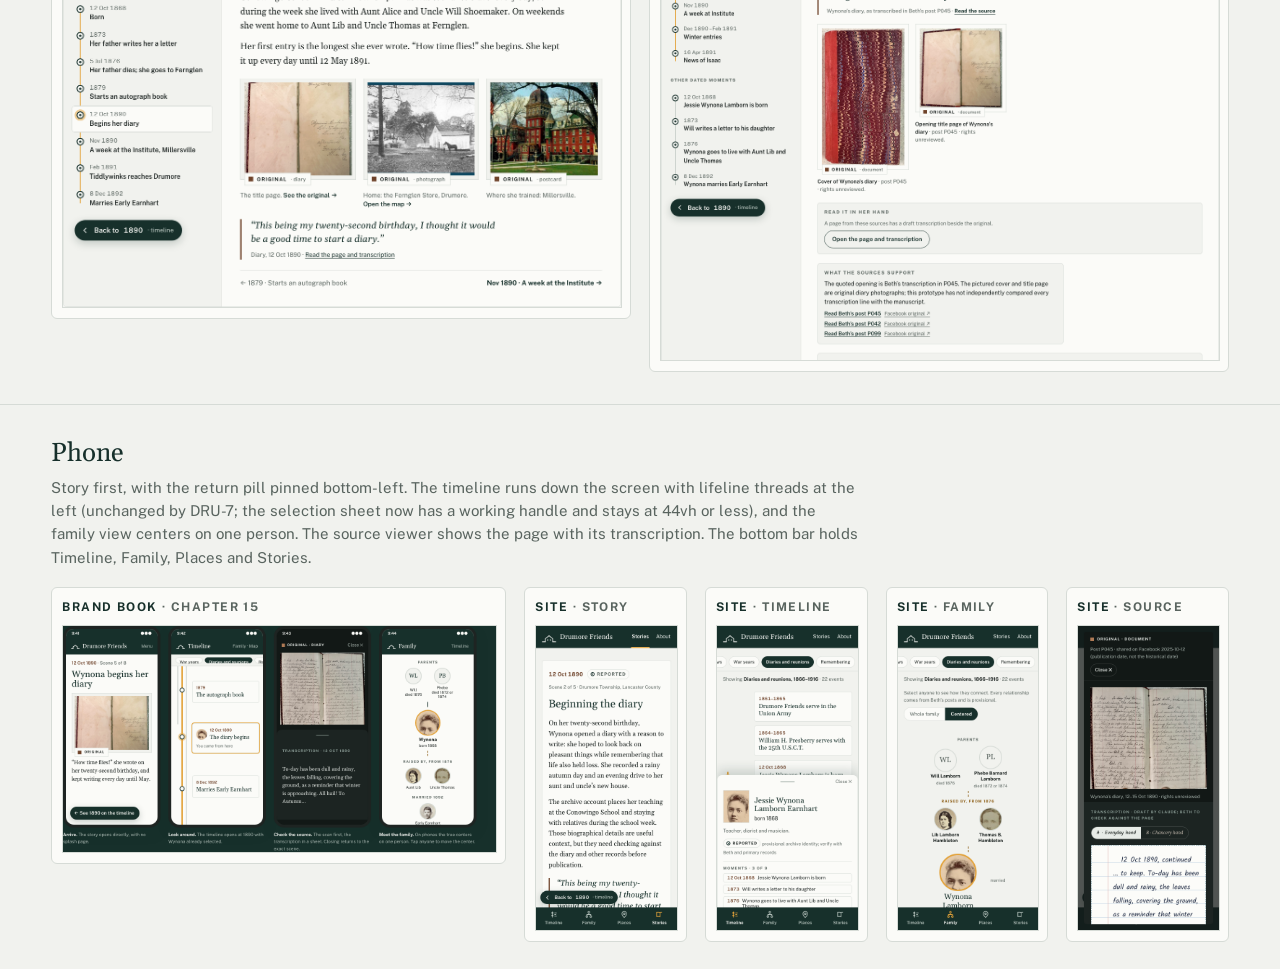
==== commit 2cea95a8: "Keep enlarged header clear at all breakpoints" ====
--- a/docs/QA_COMPARISON.html
+++ b/docs/QA_COMPARISON.html
@@ -23,8 +23,8 @@
 <body>
 <header><h1>Brand book vs site</h1><p>Each pair shows the brand-book page concept (left) beside the implemented site. The map views were refreshed 17 October 2026 at 1440px, 1024px, 768px and 390px. Images are in <code>qa/</code>.</p></header>
 
-<section><h2>Navigation logo · 17 October 2026</h2><p class="notes">Header mark enlarged to 72px wide on desktop and 48px on phones above 360px. The header SVG crops its empty upper canvas to center the visible gable vertically. Header wordmark increased to 28px on desktop and 21px on phones above 360px. At 360px and narrower, the mark is 40px and wordmark 18px so Stories and About remain visible. Checked at 1440×1000, 1024×1000, 768×1000, 390×844, 360×844, 350×844 and 320×844: no horizontal overflow or header overlap. At 320px, About, logo return navigation and browser Back work. Historical records and rights are unchanged.</p><div class="pair"><figure><figcaption>Desktop</figcaption><img src="qa/site-logo-1440.png" alt="Desktop header with enlarged meeting-house logo"></figure><figure><figcaption>Phone</figcaption><img src="qa/site-logo-390.png" alt="Phone header with enlarged meeting-house logo"></figure></div></section>
-<section><h2>First impression: cover → hero</h2><p class="notes">DRU-6. Explore opens on the book’s cover, rebuilt as the site’s first screen: the full Gable Line mark with windows, “Drumore Friends” in Gelasio at display size, the descriptor, a one-line intro, the spring photograph (P016) on a mat with its <b>Today · 2025 photograph</b> tab, and the cover’s lifeline strip, whose Lamp line runs on toward the timeline. The book’s “working draft” line is dropped and the intro speaks to visitors rather than describing the brand. The header now carries the full mark (72px in a 76px Shutter bar; 48px in 60px on phones above 360px, and 40px on narrower phones). The hero sizes to its content and the era bar starts 529px below it at 1440×900.</p>
+<section><h2>Navigation logo · 17 October 2026</h2><p class="notes">Header mark enlarged to 72px wide on desktop and 48px on phones above 374px. The header SVG crops its empty upper canvas to center the visible gable vertically. Header wordmark increased to 28px on desktop and 21px on phones above 374px. At 374px and narrower, the mark is 40px and wordmark 18px so Stories and About remain visible. Search stays hidden through 900px and the descriptor through 1220px so both controls return only when the header has room. Checked at 320, 350, 360, 361, 374, 375, 390, 760, 861, 900, 901, 1181, 1220, 1221 and 1440px: no horizontal overflow or header overlap. At 320px, About, logo return navigation and browser Back work. Historical records and rights are unchanged.</p><div class="pair"><figure><figcaption>Desktop</figcaption><img src="qa/site-logo-1440.png" alt="Desktop header with enlarged meeting-house logo"></figure><figure><figcaption>Phone</figcaption><img src="qa/site-logo-390.png" alt="Phone header with enlarged meeting-house logo"></figure></div></section>
+<section><h2>First impression: cover → hero</h2><p class="notes">DRU-6. Explore opens on the book’s cover, rebuilt as the site’s first screen: the full Gable Line mark with windows, “Drumore Friends” in Gelasio at display size, the descriptor, a one-line intro, the spring photograph (P016) on a mat with its <b>Today · 2025 photograph</b> tab, and the cover’s lifeline strip, whose Lamp line runs on toward the timeline. The book’s “working draft” line is dropped and the intro speaks to visitors rather than describing the brand. The header now carries the full mark (72px in a 76px Shutter bar; 48px in 60px on phones above 374px, and 40px on narrower phones). The hero sizes to its content and the era bar starts 529px below it at 1440×900.</p>
 <div class="pair three"><figure><figcaption><b>Brand book</b> · cover</figcaption><img src="qa/book-cover.png" alt="Brand book cover"></figure><figure><figcaption><b>Site</b> · Explore, first screen at 1440×900</figcaption><img src="qa/site-hero.png" alt="Site hero at desktop width"></figure><figure><figcaption><b>Site</b> · phone</figcaption><img src="qa/site-phone-hero.png" alt="Site hero on a phone"></figure></div></section>
 
 <section><h2>The Gable Line story</h2><p class="notes">The book’s chapter 6, cut to one band under the hero: the gable-end photograph (P014) with the amber trace, and the three reasons. The logo sheet, sizes and rules stay in the book. Stacks on phones.</p>
